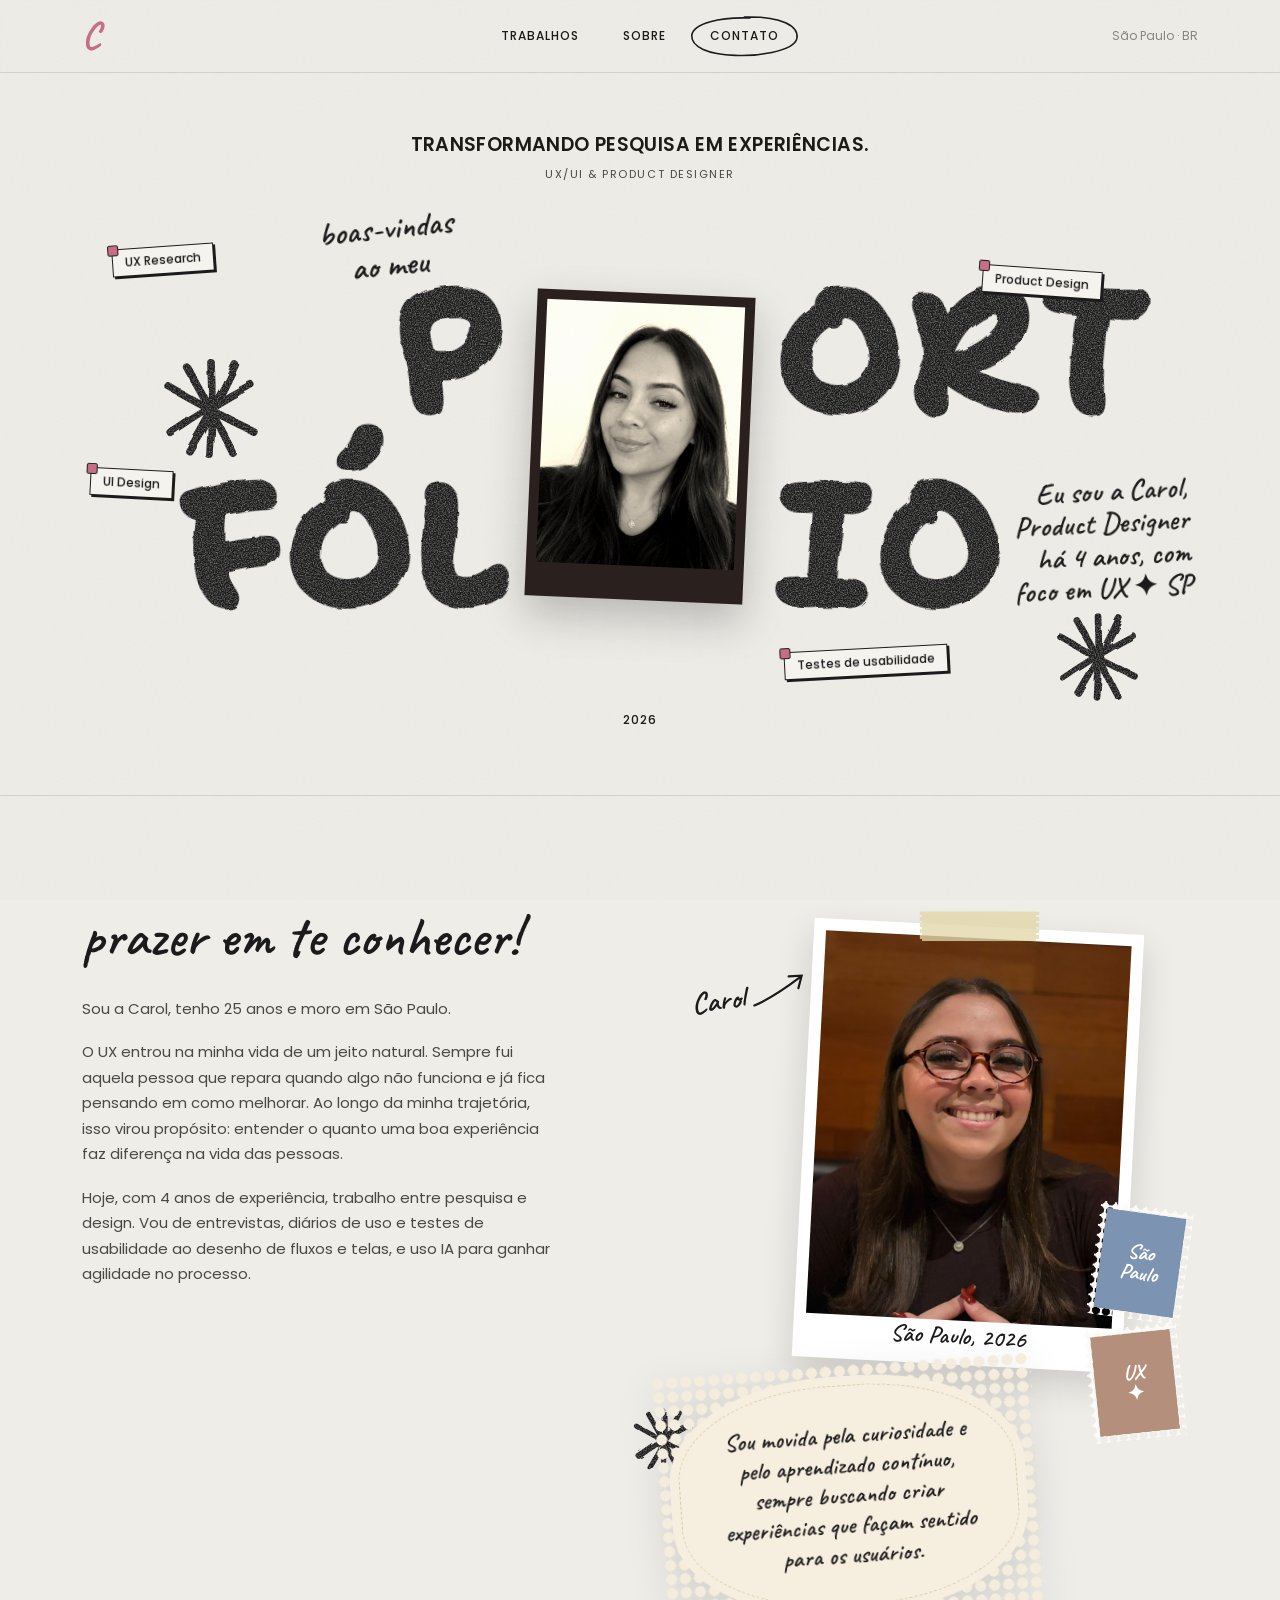
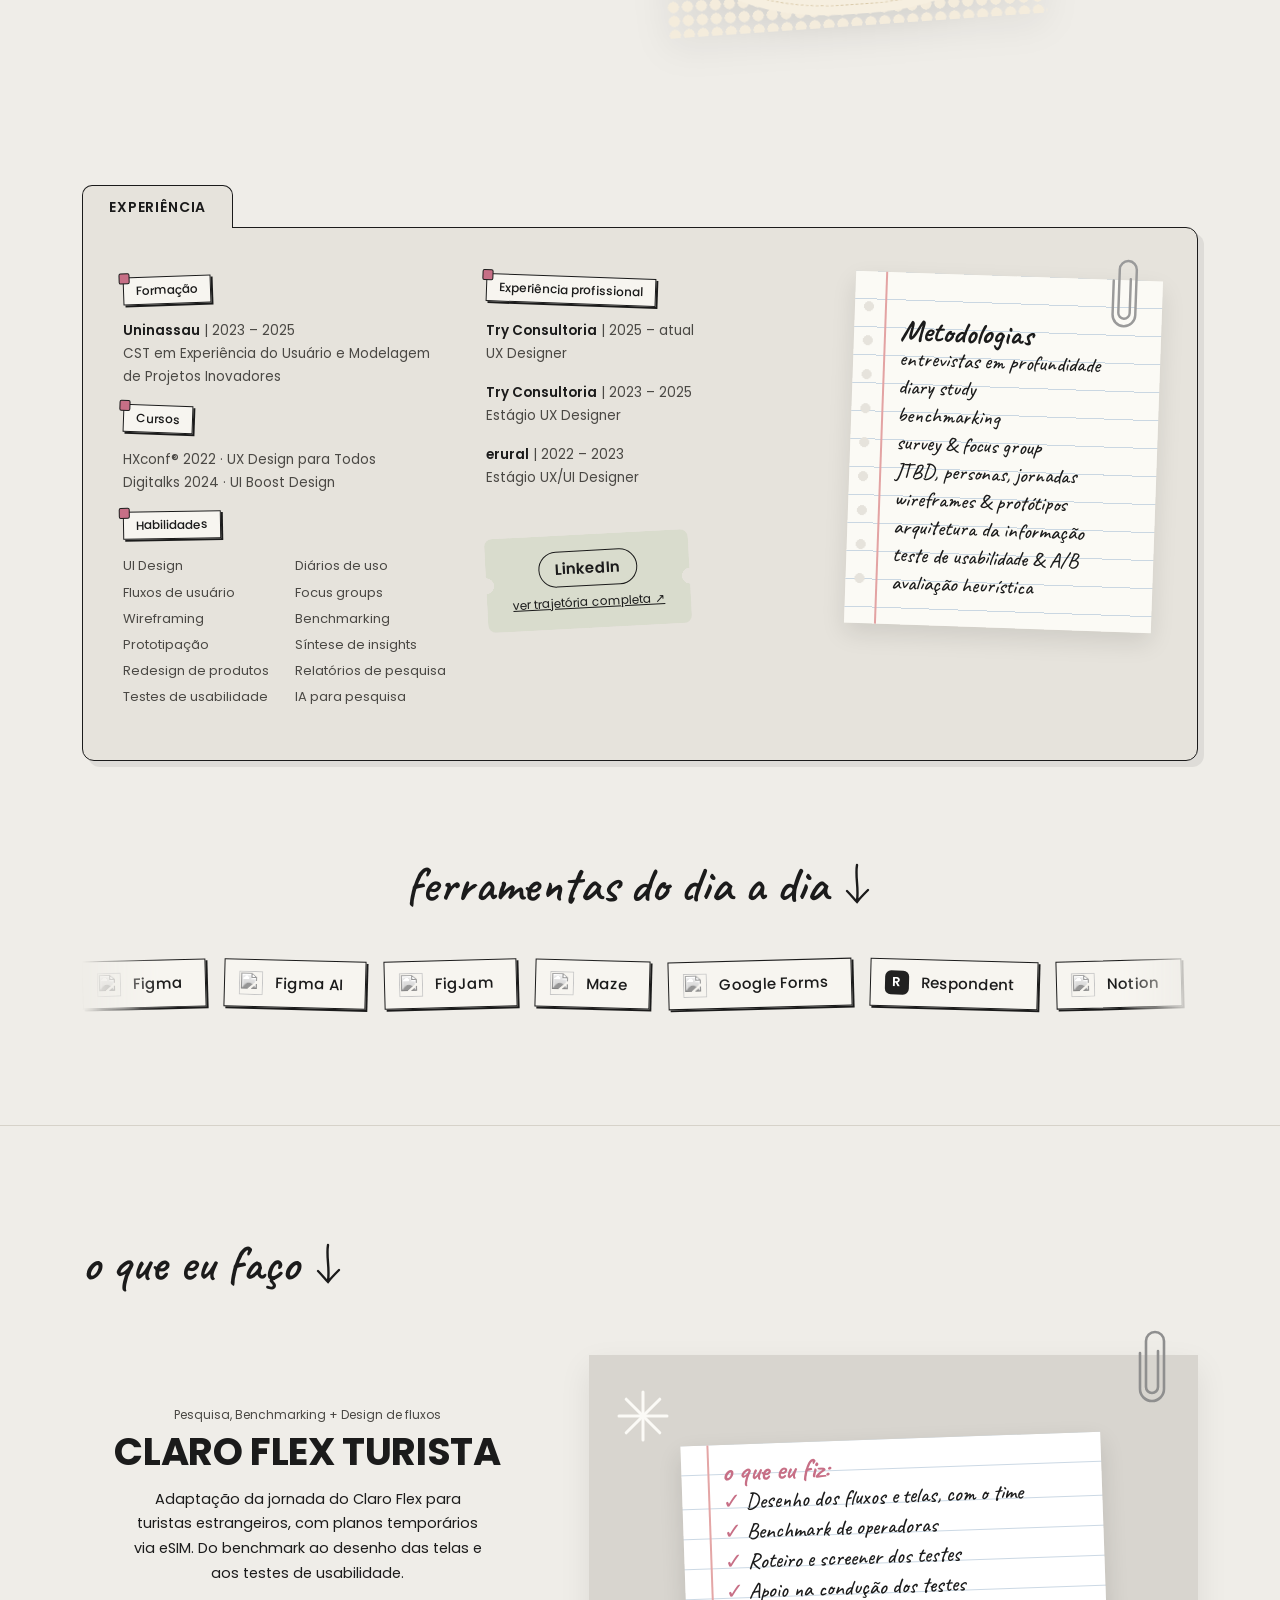
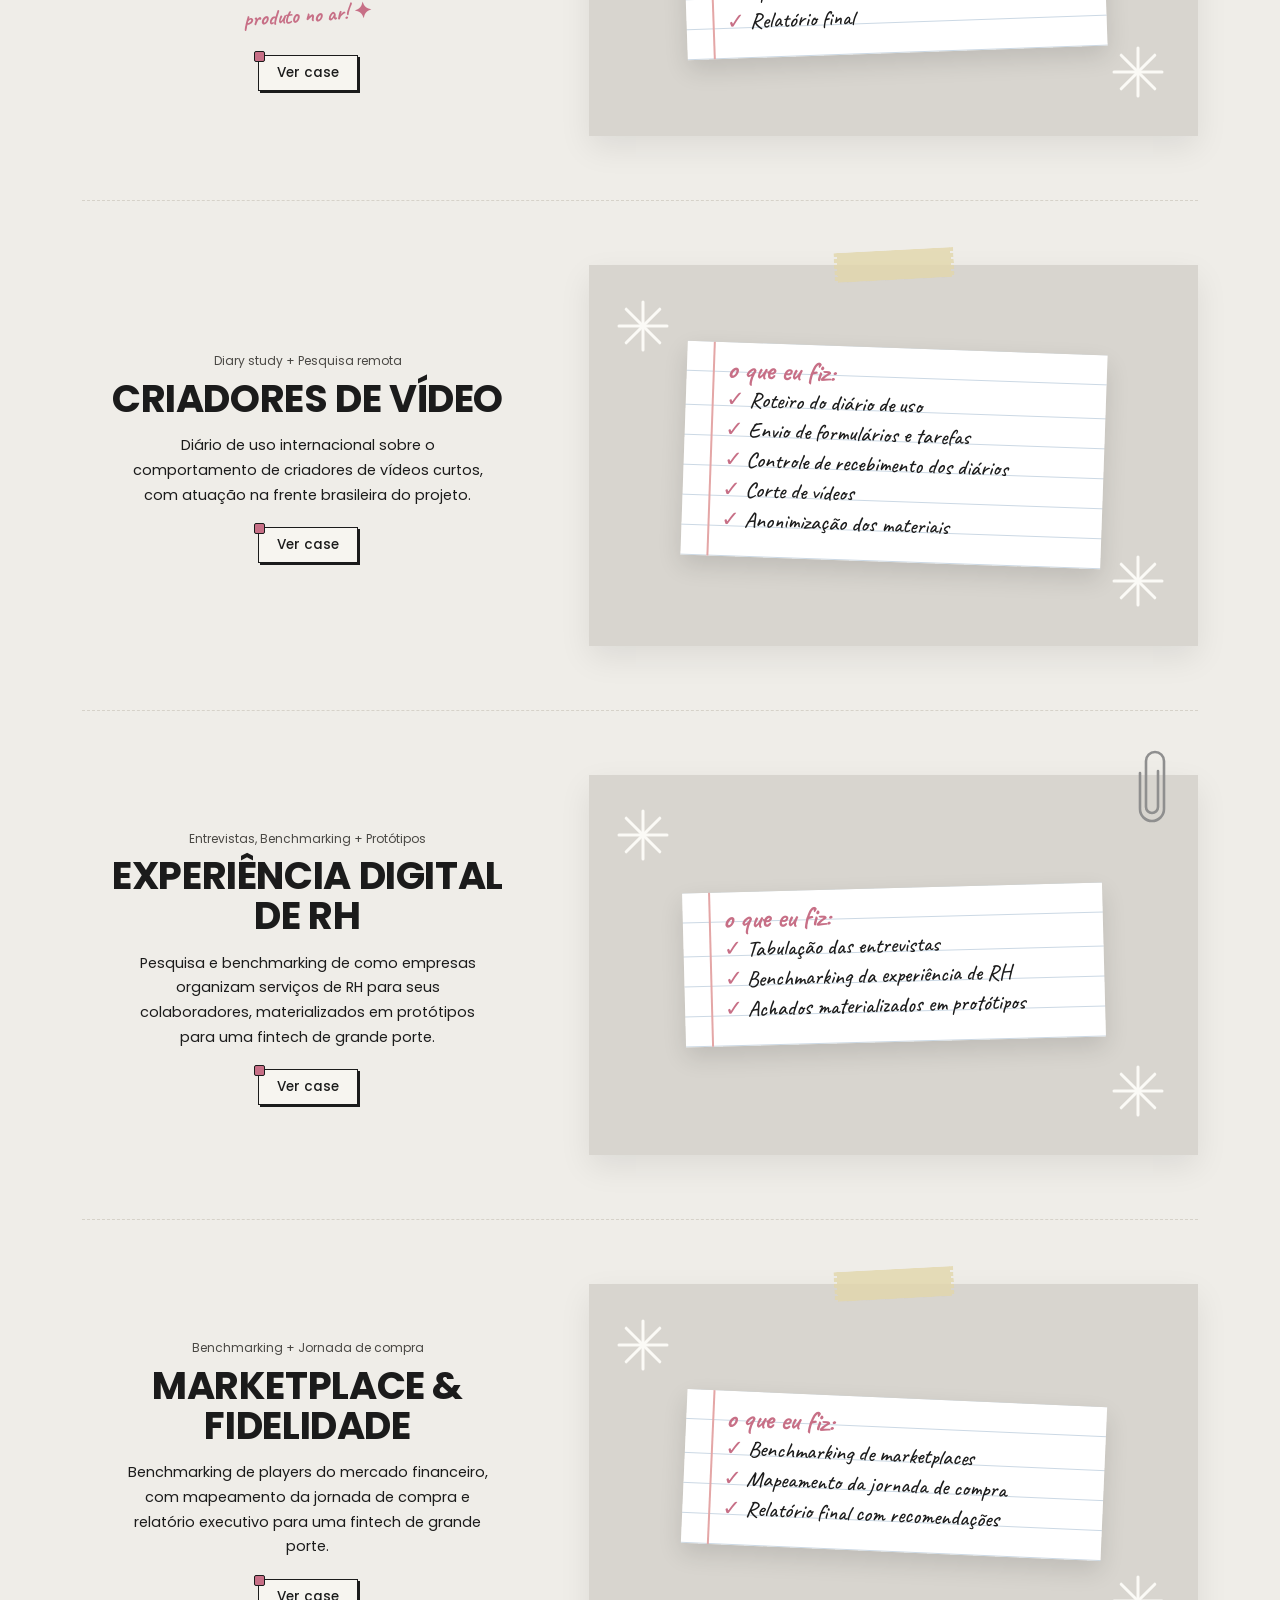
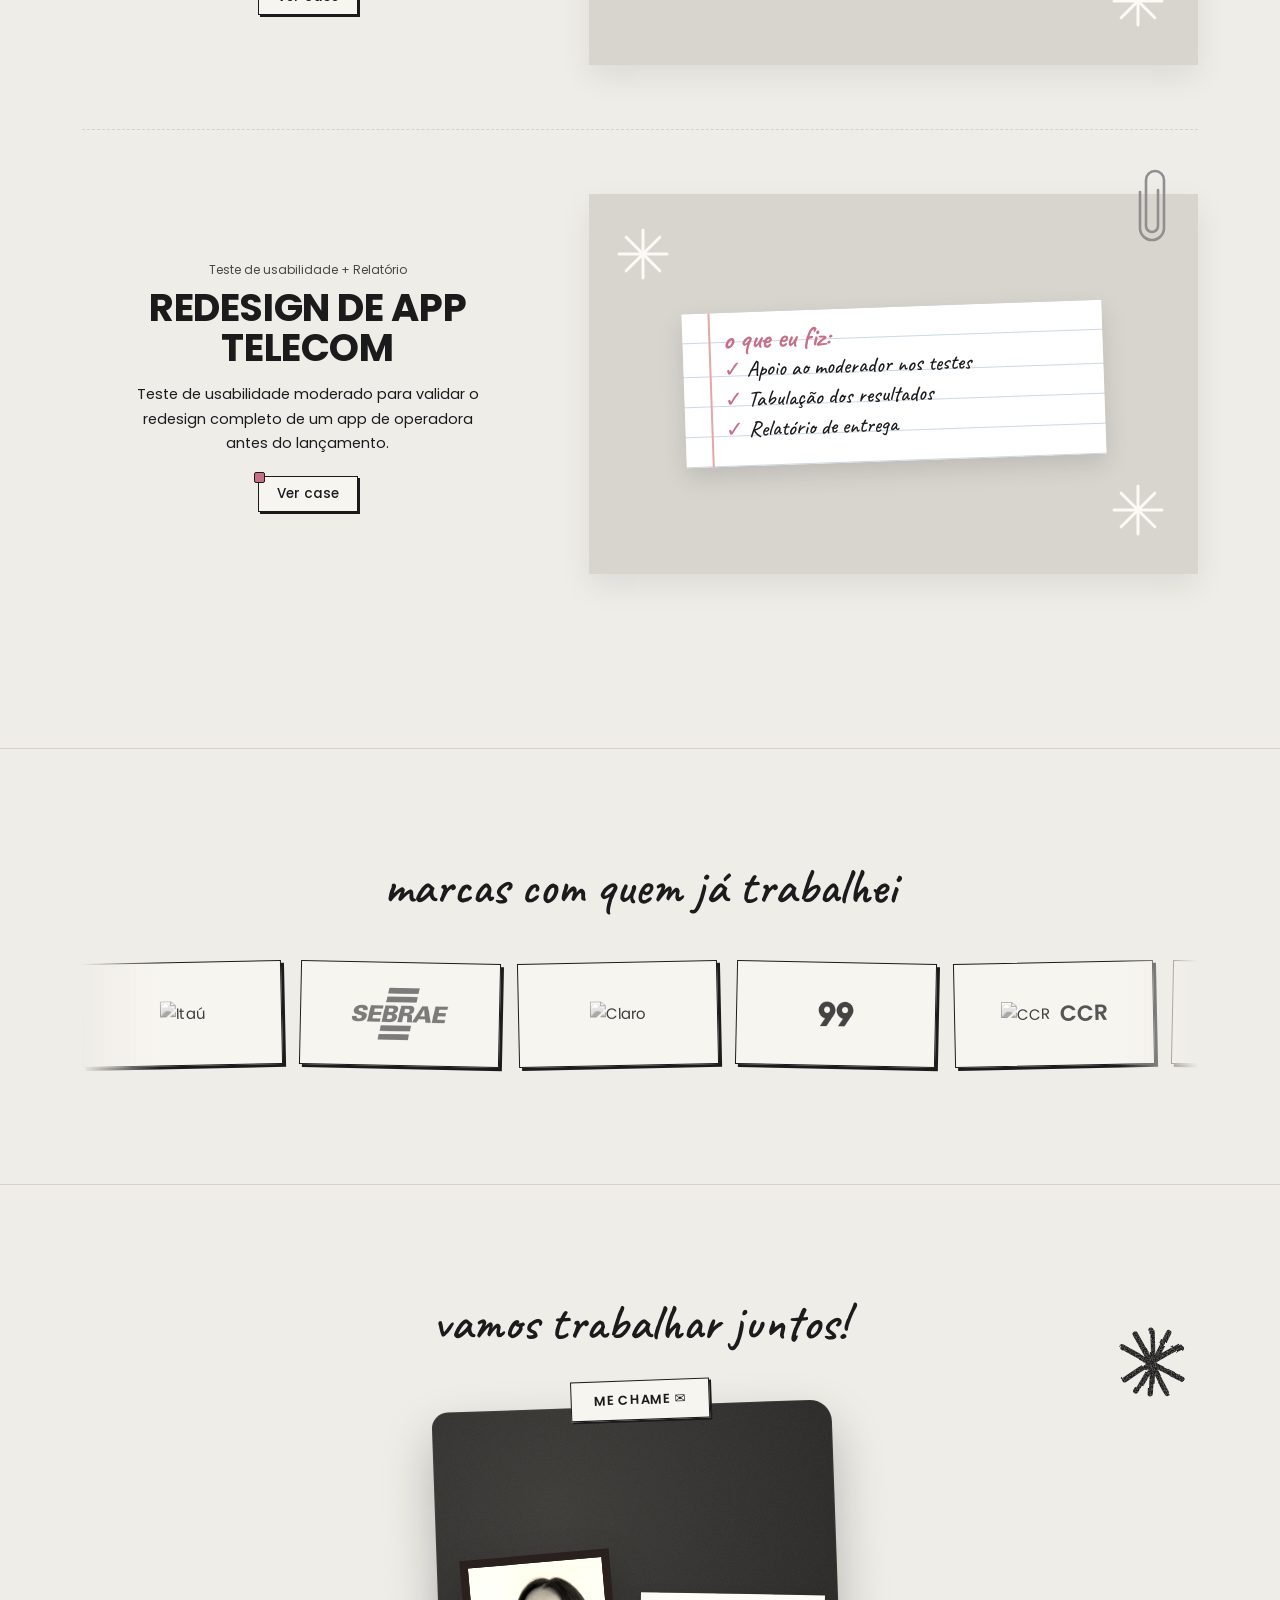
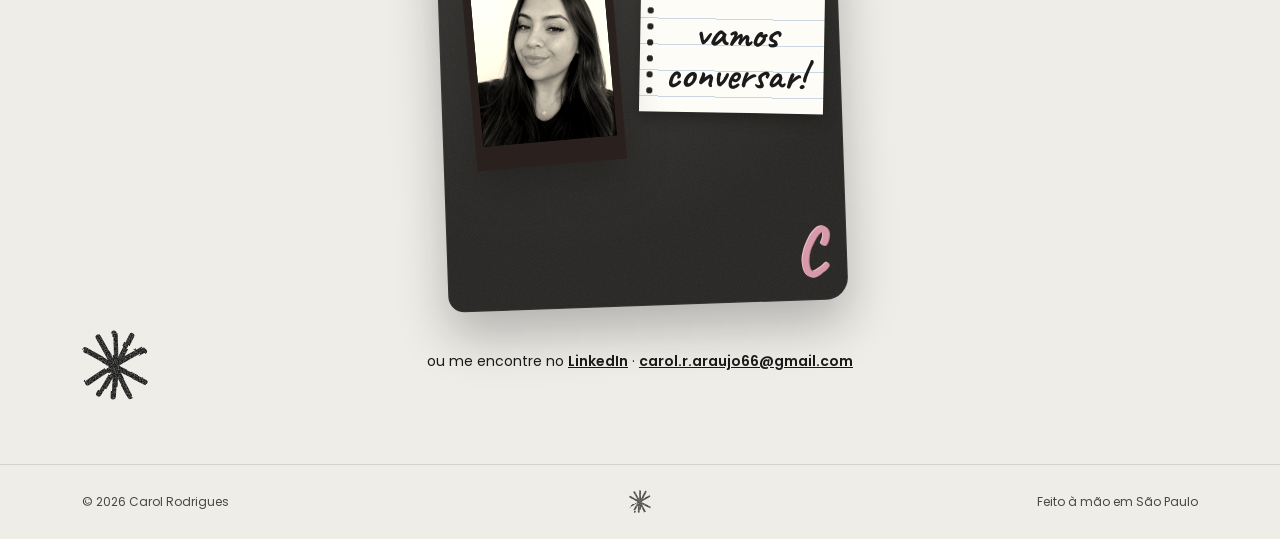
==== index.html @ a177f953 "Portfólio Carol Rodrigues Co-Authored-By: Claude Opus 5.5 <noreply@anthropic.com>" ====
<!doctype html>
<html lang="pt-BR">
<head>
<meta charset="utf-8">
<meta name="viewport" content="width=device-width, initial-scale=1">
<title>Carol Rodrigues · Portfólio</title>
<meta name="description" content="Carol Rodrigues, Product Designer em São Paulo com foco em UX. Pesquisa, design e validação de produtos digitais.">
<meta property="og:title" content="Carol Rodrigues · Portfólio">
<meta property="og:description" content="Product Designer há 4 anos com foco em UX. Da pesquisa à interface.">
<meta property="og:image" content="foto.jpg">
<link rel="icon" href="data:image/svg+xml,<svg xmlns='http://www.w3.org/2000/svg' viewBox='0 0 100 100'><rect width='100' height='100' rx='20' fill='%23efede8'/><text x='50' y='72' font-family='cursive' font-size='70' fill='%23c76f86' text-anchor='middle'>C</text></svg>">
<link rel="preconnect" href="https://fonts.googleapis.com">
<link rel="preconnect" href="https://fonts.gstatic.com" crossorigin>
<link href="https://fonts.googleapis.com/css2?family=Caveat:wght@500;600;700&family=Poppins:wght@300;400;500;600;700&family=Shantell+Sans:wght@800&display=swap" rel="stylesheet">
<style>
  :root{
    --paper:#efede8;
    --paper-2:#e6e3dc;
    --card:#f7f5f0;
    --ink:#1b1b1b;
    --ink-soft:#4a4844;
    --muted:#8a867f;
    --line:#d6d2c9;
    --rose:#c76f86;
    --rose-soft:#f1dde2;
    --tape:rgba(226,214,170,.78);
  }
  *{box-sizing:border-box; margin:0; padding:0;}
  html{scroll-behavior:smooth;}
  body{
    background:var(--paper); color:var(--ink);
    font:400 15px/1.7 "Poppins", system-ui, sans-serif;
    -webkit-font-smoothing:antialiased; overflow-x:hidden;
  }
  /* leve textura de papel */
  body::before{
    content:""; position:fixed; inset:0; pointer-events:none; z-index:100; opacity:.35; mix-blend-mode:multiply;
    background-image:url("data:image/svg+xml,%3Csvg xmlns='http://www.w3.org/2000/svg' width='180' height='180'%3E%3Cfilter id='n'%3E%3CfeTurbulence type='fractalNoise' baseFrequency='.85' numOctaves='2' stitchTiles='stitch'/%3E%3CfeColorMatrix values='0 0 0 0 .55 0 0 0 0 .5 0 0 0 0 .45 0 0 0 .18 0'/%3E%3C/filter%3E%3Crect width='100%25' height='100%25' filter='url(%23n)'/%3E%3C/svg%3E");
  }
  a{color:inherit;}
  img{display:block; max-width:100%;}
  a:focus-visible, button:focus-visible{outline:2px dashed var(--rose); outline-offset:4px;}
  .hand{font-family:"Caveat", cursive; font-weight:600; line-height:1.1;}
  .wrap{max-width:1180px; margin:0 auto; padding:0 32px;}
  @media (max-width:600px){ .wrap{padding:0 16px;} }
  section{position:relative; padding:110px 0; border-top:1px solid var(--line);}
  @media (max-width:600px){ section{padding:80px 0;} }

  /* ---------- Elementos de scrapbook ---------- */
  .label{
    display:inline-block; position:relative; background:var(--card); border:1px solid var(--ink);
    box-shadow:2px 2px 0 var(--ink); padding:3px 12px; font-size:12px; font-weight:500; white-space:nowrap;
    transform:rotate(var(--r, -2deg)); transition:transform .25s;
  }
  .label::before{content:""; position:absolute; left:-5px; top:-5px; width:9px; height:9px; background:var(--rose); border:1px solid var(--ink); border-radius:2px;}
  .label:hover{transform:rotate(0deg) scale(1.05);}
  .tape{position:absolute; width:120px; height:30px; background:var(--tape); top:-15px; left:50%; transform:translateX(-50%) rotate(-3deg); box-shadow:0 1px 2px rgba(0,0,0,.06); z-index:3;
    -webkit-mask:linear-gradient(90deg, transparent 0 3px, #000 3px calc(100% - 3px), transparent 0), repeating-linear-gradient(#000 0 4px, transparent 4px 6px);
    -webkit-mask-composite:source-over;}
  .ast{position:absolute; width:90px; height:90px; color:var(--ink); filter:url(#crayon); pointer-events:none;}
  .ast svg{width:100%; height:100%;}
  .spin-slow svg{animation:spin 24s linear infinite;}
  @keyframes spin{ to{transform:rotate(360deg);} }

  /* ---------- Menu ---------- */
  .nav{position:sticky; top:0; z-index:50; background:rgba(239,237,232,.9); backdrop-filter:blur(10px); border-bottom:1px solid var(--line);}
  .nav .wrap{display:grid; grid-template-columns:1fr auto 1fr; align-items:center; height:72px;}
  .mono-logo{font-family:"Caveat", cursive; font-size:38px; font-weight:700; color:var(--rose); text-decoration:none; line-height:1;}
  .nav-links{display:flex; gap:8px;}
  .nav-links a{position:relative; text-decoration:none; font-size:12px; font-weight:500; letter-spacing:.08em; text-transform:uppercase; padding:10px 18px;}
  .nav-links a svg{position:absolute; inset:-2px -4px; width:calc(100% + 8px); height:calc(100% + 4px); opacity:0; transition:opacity .25s;}
  .nav-links a svg path{stroke-dasharray:260; stroke-dashoffset:260; transition:stroke-dashoffset .5s ease;}
  .nav-links a.active svg, .nav-links a:hover svg{opacity:1;}
  .nav-links a.active svg path, .nav-links a:hover svg path{stroke-dashoffset:0;}
  .nav-right{justify-self:end; font-size:12px; color:var(--muted);}
  @media (max-width:640px){ .nav-right{display:none;} .nav .wrap{grid-template-columns:auto 1fr;} .nav-links{justify-self:end; gap:0;} .nav-links a{padding:8px 10px; font-size:11px; letter-spacing:.04em;} }

  /* ---------- Hero / pôster ---------- */
  .hero{padding:56px 0 64px; border-top:0; overflow:hidden;}
  .tagline{text-align:center;}
  .tagline b{display:block; font-size:clamp(14px, 1.5vw, 19px); font-weight:600; letter-spacing:.02em; text-transform:uppercase;}
  .tagline span{display:block; font-size:11px; letter-spacing:.14em; text-transform:uppercase; color:var(--ink-soft); margin-top:4px;}
  .poster{position:relative; margin:84px auto 0; max-width:1100px; display:grid; grid-template-columns:1fr auto 1fr; grid-template-rows:auto auto; align-items:center; column-gap:clamp(10px, 2vw, 28px);}
  .big{white-space:nowrap; font-family:"Shantell Sans", cursive; font-weight:800; font-size:clamp(64px, 14vw, 210px); line-height:.92; letter-spacing:-.02em; filter:url(#crayon); color:var(--ink);}
  .big.l{justify-self:end; text-align:right;}
  .big.r{justify-self:start;}
  .big span{display:inline-block; opacity:0; transform:translateY(40px) rotate(var(--rot, 0deg)); animation:drop .8s cubic-bezier(.2,.8,.2,1.2) forwards; animation-delay:calc(var(--i) * 90ms + 200ms);}
  @keyframes drop{ to{opacity:1; transform:translateY(0) rotate(var(--rot, 0deg));} }
  .r1{grid-row:1;} .r2{grid-row:2;}
  .big.r2{margin-top:.16em;}

  .strip{grid-column:2; grid-row:1 / span 2; align-self:center; margin:-40px 0; background:#2a201e; padding:9px 9px 24px; width:clamp(92px, 11vw, 160px); transform:rotate(2.5deg); box-shadow:0 18px 40px rgba(0,0,0,.22); position:relative; z-index:2; animation:slideIn 1s cubic-bezier(.2,.8,.2,1) .1s both;}
  @keyframes slideIn{ from{opacity:0; transform:translateY(-60px) rotate(-4deg);} }
  .strip .ph{aspect-ratio:5/4; overflow:hidden; background:#000;}
  .strip .ph + .ph{margin-top:7px;}
  .strip img{width:100%; height:100%; object-fit:cover; filter:grayscale(1) sepia(.35) contrast(1.08) brightness(1.02); transition:filter .4s;}
  .strip:hover img{filter:none;}
  .strip.solo{width:clamp(130px, 17vw, 240px); padding:10px 10px 34px;}
  .strip.solo .ph{aspect-ratio:3/4;}
  .strip.solo .ph img{object-position:50% 30%;}
  .strip .ph:nth-child(2) img{transform:scale(1.35); object-position:50% 30%;}
  .strip .ph:nth-child(3) img{transform:scaleX(-1) scale(1.1);}
  .strip .ph:nth-child(4) img{transform:scale(1.7); object-position:50% 38%;}

  .hello{position:absolute; left:calc(50% - clamp(200px, 25vw, 360px)); top:-58px; font-size:clamp(22px, 2.6vw, 34px); transform:rotate(-6deg); text-align:center; z-index:3;}
  .intro{position:absolute; right:0; top:58%; font-size:clamp(20px, 2.3vw, 30px); text-align:right; transform:rotate(-3deg); max-width:260px; z-index:3;}
  .poster .label{position:absolute; z-index:4;}
  .lb1{left:2%; top:-6%; --r:-4deg;} .lb2{left:0; top:56%; --r:3deg;} .lb3{right:8%; top:0; --r:4deg;} .lb4{right:22%; bottom:-14%; --r:-3deg;}
  .poster .a1{left:6%; top:24%; width:110px; height:110px;} .poster .a2{right:4%; bottom:-22%; width:96px; height:96px;}
  .year{text-align:center; font-size:12px; font-weight:500; margin-top:84px; letter-spacing:.1em;}
  @media (max-width:760px){
    .poster{grid-template-columns:auto auto; justify-content:center; column-gap:0; margin-top:40px;}
    .hello{position:static; grid-column:1 / -1; grid-row:1; transform:rotate(-4deg); margin:0 auto 14px;}
    .big{font-size:20vw;}
    .big.r2{margin-top:.14em;}
    .big.l.r1{grid-column:1; grid-row:2;} .big.r.r1{grid-column:2; grid-row:2;}
    .big.l.r2{grid-column:1; grid-row:3;} .big.r.r2{grid-column:2; grid-row:3;}
    .strip{grid-column:1 / -1; grid-row:4; justify-self:center; margin:26px 0 0; width:auto; display:flex; gap:6px; padding:7px 7px 7px; transform:rotate(-2deg);}
    .strip .ph{width:clamp(58px, 18vw, 80px); aspect-ratio:1;}
    .strip.solo{width:auto; padding:8px 8px 26px;} .strip.solo .ph{width:clamp(150px, 48vw, 200px); aspect-ratio:3/4;}
    .strip .ph + .ph{margin-top:0;}
    .intro{position:static; grid-column:1 / -1; grid-row:5; text-align:center; transform:rotate(-2deg); margin:26px auto 0; max-width:none;}
    .lb1{left:0; top:4%;} .lb2{display:none;} .lb3{right:0; top:4%;} .lb4{right:2%; bottom:-8%;}
    .poster .a1{width:54px; height:54px; left:-2%; top:44%;} .poster .a2{width:52px; height:52px; right:0; bottom:-12%;}
    .year{margin-top:64px;}
  }

  /* ---------- Sobre ---------- */
  .about .wrap{display:grid; grid-template-columns:1fr 1.05fr; gap:64px; align-items:start;}
  .about h2{font-size:clamp(38px, 4.4vw, 58px);}
  .about h2 small{display:block; font-size:.62em; color:var(--ink-soft);}
  .about p{margin-top:18px; color:var(--ink-soft); max-width:52ch;}
  .about p:first-of-type{margin-top:28px;}
  .collage{position:relative; min-height:720px;}
  .polaroid{position:absolute; right:12%; top:20px; width:min(330px, 70%); background:#fff; padding:12px 12px 44px; box-shadow:0 14px 34px rgba(0,0,0,.14); transform:rotate(3deg); z-index:2;}
  .polaroid img{width:100%; aspect-ratio:4/5; object-fit:cover; object-position:50% 30%;}
  .polaroid figcaption{position:absolute; bottom:8px; left:0; right:0; text-align:center; font-family:"Caveat", cursive; font-size:24px; font-weight:600;}
  .name-arrow{position:absolute; left:6%; top:70px; font-size:30px; transform:rotate(-8deg); display:flex; align-items:center; gap:4px;}
  .name-arrow svg{width:60px; height:40px;}
  .stamp{position:absolute; width:94px; padding:7px; background:#fbfaf6; z-index:3;
    -webkit-mask:radial-gradient(circle 4px at 5px 5px, transparent 98%, #000) -5px -5px / 10px 10px, linear-gradient(#000 0 0) content-box;
    -webkit-mask-composite:source-over; mask-composite:add; box-shadow:0 4px 10px rgba(0,0,0,.08);}
  .stamp div{aspect-ratio:4/5; display:grid; place-items:center; text-align:center; color:#fff; font-family:"Caveat", cursive; font-size:21px; font-weight:700; line-height:1;}
  .stamp.s1{right:2%; top:300px; transform:rotate(8deg);} .stamp.s1 div{background:#7d93b2;}
  .stamp.s2{right:3%; top:420px; transform:rotate(-6deg);} .stamp.s2 div{background:#b48f7b;}
  .lace{position:absolute; left:0; bottom:0; width:min(380px, 90%); padding:12px; transform:rotate(-4deg); z-index:4;
    background:radial-gradient(circle, #f4ecdc 55%, transparent 58%) 0 0 / 14px 14px; filter:drop-shadow(0 8px 18px rgba(0,0,0,.12));}
  .lace div{background:#f6efe0; border-radius:46% / 40%; padding:44px 46px; outline:1.5px dashed #d9c9a8; outline-offset:-10px; font-family:"Caveat", cursive; font-size:24px; font-weight:600; line-height:1.25; text-align:center;}
  .about .a3{left:-30px; bottom:150px; width:70px; height:70px;}
  @media (max-width:900px){
    .about .wrap{grid-template-columns:1fr; gap:40px;}
    .collage{min-height:0; display:flex; flex-direction:column; align-items:center; padding-top:30px;}
    .polaroid, .lace{position:relative; left:auto; right:auto; top:auto; bottom:auto;}
    .polaroid{width:min(300px, 78%);}
    .lace{margin-top:-6px; width:min(380px, 96%);}
    .lace div{padding:34px 30px; font-size:22px;}
    .name-arrow{left:0; top:0;}
    .stamp.s1{right:0; top:170px; width:76px;} .stamp.s2, .about .a3{display:none;}
  }

  /* ---------- Pasta de experiência ---------- */
  .folder{position:relative; margin-top:28px;}
  .folder-tab{display:inline-block; position:relative; top:1.5px; background:var(--paper-2); border:1.5px solid var(--ink); border-bottom:0; border-radius:10px 10px 0 0; padding:10px 26px 8px; font-weight:600; font-size:14px; letter-spacing:.06em; text-transform:uppercase;}
  .folder-body{background:var(--paper-2); border:1.5px solid var(--ink); border-radius:0 12px 12px 12px; padding:48px 40px; display:grid; grid-template-columns:1fr 1fr 0.95fr; gap:40px; box-shadow:6px 6px 0 rgba(27,27,27,.08);}
  .folder-body .label{margin-bottom:16px;}
  .item{font-size:13.5px; margin-bottom:16px;}
  .item b{font-weight:600;}
  .item span{color:var(--ink-soft);}
  .skills{columns:2; column-gap:20px; font-size:13px; color:var(--ink-soft); list-style:none;}
  .skills li{break-inside:avoid; margin-bottom:4px;}
  .notebook{position:relative; background:repeating-linear-gradient(#fbfaf5 0 27px, #cad7e2 27px 28px); padding:44px 22px 28px 46px; transform:rotate(2deg); box-shadow:0 10px 24px rgba(0,0,0,.1); align-self:start;}
  .notebook::before{content:""; position:absolute; left:30px; top:0; bottom:0; width:1.5px; background:#e3a3a3;}
  .notebook::after{content:""; position:absolute; left:8px; top:18px; bottom:18px; width:12px; background:radial-gradient(circle 5px, var(--paper-2) 98%, transparent) 0 0 / 12px 34px;}
  .notebook h4{font-family:"Caveat", cursive; font-size:30px; font-weight:700; line-height:28px; margin-bottom:0;}
  .notebook li{list-style:none; font-family:"Caveat", cursive; font-size:21px; font-weight:500; line-height:28px;}
  .notebook .clip{position:absolute; right:22px; top:-22px; width:30px; height:70px; color:#9a9a9a;}
  .ticket{display:inline-flex; flex-direction:column; align-items:center; margin-top:28px; padding:16px 26px; background:#d9dccd; border-radius:8px; text-decoration:none; transform:rotate(-3deg); box-shadow:0 6px 14px rgba(0,0,0,.08); position:relative;
    -webkit-mask:radial-gradient(circle 8px at 0 50%, transparent 98%, #000) left / 51% 100% no-repeat, radial-gradient(circle 8px at 100% 50%, transparent 98%, #000) right / 51% 100% no-repeat;}
  .ticket b{font-size:15px; font-weight:600; border:1.5px solid var(--ink); border-radius:999px; padding:4px 16px;}
  .ticket span{font-size:12px; margin-top:6px; text-decoration:underline;}
  @media (max-width:980px){ .folder-body{grid-template-columns:1fr 1fr;} .notebook{grid-column:1 / -1; max-width:420px;} }
  @media (max-width:640px){ .folder-body{grid-template-columns:1fr; padding:36px 22px;} }

  /* ---------- Títulos à mão ---------- */
  .hand-title{font-size:clamp(34px, 4vw, 50px); display:flex; align-items:center; gap:12px;}
  .hand-title svg{width:34px; height:44px;}

  /* ---------- Carrosséis ---------- */
  @keyframes marquee{ to{transform:translateX(-50%);} }
  .logos{overflow:hidden; margin-top:40px; -webkit-mask-image:linear-gradient(90deg, transparent, #000 7%, #000 93%, transparent); mask-image:linear-gradient(90deg, transparent, #000 7%, #000 93%, transparent); padding:8px 0;}
  .logos-track{display:flex; width:max-content; animation:marquee 80s linear infinite;}
  .logos:hover .logos-track{animation-play-state:paused;}
  .tool{display:inline-flex; align-items:center; gap:12px; margin-right:18px; white-space:nowrap; position:relative;
    padding:10px 22px 10px 14px; background:var(--card); border:1px solid var(--ink); box-shadow:2px 2px 0 var(--ink); font-size:15px; font-weight:500;}
  .tool:nth-child(odd){transform:rotate(-1.5deg);} .tool:nth-child(even){transform:rotate(1.5deg);}
  .tool img, .tool .mono{width:24px; height:24px; object-fit:contain; filter:grayscale(1) contrast(1.1);}
  .tool .mono{display:grid; place-items:center; border-radius:6px; background:#2a2a2a; color:#fff; font-size:13px; font-weight:600;}
  .clients .logos-track{animation-duration:45s;}
  .client{display:inline-flex; align-items:center; justify-content:center; gap:10px; margin-right:18px; width:200px; height:104px; background:var(--card); border:1px solid var(--ink); box-shadow:3px 3px 0 var(--ink); position:relative;}
  .client:nth-child(odd){transform:rotate(-1.2deg);} .client:nth-child(even){transform:rotate(1.2deg);}
  .client img{max-width:130px; max-height:52px; filter:grayscale(1) contrast(1.1); opacity:.8;}
  .client b{font-size:22px; font-weight:600; color:#555;}
  @media (max-width:600px){ .client{width:160px; height:88px;} .client img{max-width:100px; max-height:40px;} }

  /* ---------- Cases ---------- */
  .case{display:grid; grid-template-columns:1fr 1.35fr; gap:56px; align-items:center; padding:64px 0; border-bottom:1px dashed var(--line);}
  .case:last-child{border-bottom:0;}
  .case-text{text-align:center; padding:0 12px;}
  .case-tags{font-size:12px; color:var(--ink-soft);}
  .case-text h3{font-size:clamp(26px, 3vw, 40px); font-weight:700; text-transform:uppercase; letter-spacing:-.01em; line-height:1.05; margin-top:6px;}
  .case-text p{margin:14px auto 0; max-width:40ch; font-size:14.5px;}
  .case-text .badge{display:inline-block; margin-top:12px; font-family:"Caveat", cursive; font-size:22px; font-weight:700; color:var(--rose); transform:rotate(-4deg);}
  .btn-case{position:relative; margin-top:20px; cursor:pointer; font:500 13.5px "Poppins", sans-serif; background:var(--card); color:var(--ink); border:1px solid var(--ink); box-shadow:2px 2px 0 var(--ink); padding:7px 18px; transition:transform .15s, box-shadow .15s;}
  .btn-case::before{content:""; position:absolute; left:-5px; top:-5px; width:9px; height:9px; background:var(--rose); border:1px solid var(--ink); border-radius:2px;}
  .btn-case:hover{transform:translate(-1px,-1px); box-shadow:4px 4px 0 var(--ink);}
  .board{position:relative; background:#d8d5cf; aspect-ratio:16/10; display:grid; place-items:center; padding:36px; box-shadow:0 12px 30px rgba(0,0,0,.08);}
  .board .ast{width:60px; height:60px; color:#fbfaf6; filter:none;}
  .board .b1{left:4%; top:8%;} .board .b2{right:5%; bottom:9%;}
  .board .clip{position:absolute; right:30px; top:-26px; width:30px; height:74px; color:#8f8f8f; z-index:3;}
  .index-card{position:relative; width:min(420px, 100%); background:repeating-linear-gradient(#fff 0 29px, #cbd8e4 29px 30px); background-position:0 34px; padding:12px 26px 22px 40px; transform:rotate(var(--r, -2deg)); box-shadow:0 10px 24px rgba(0,0,0,.12); transition:transform .4s;}
  .index-card::before{content:""; position:absolute; left:26px; top:0; bottom:0; width:1.5px; background:#e4a6a6;}
  .case:hover .index-card{transform:rotate(0deg) scale(1.02);}
  .index-card h4{font-family:"Caveat", cursive; font-size:28px; font-weight:700; line-height:30px; color:var(--rose);}
  .index-card li{list-style:none; font-family:"Caveat", cursive; font-size:22px; font-weight:500; line-height:30px;}
  .index-card li::before{content:"✓ "; color:var(--rose);}
  @media (max-width:860px){ .case{grid-template-columns:1fr; gap:36px; padding:48px 0;} .board{padding:28px 18px;} }

  /* ---------- Modal do case ---------- */
  dialog{border:1.5px solid var(--ink); padding:0; border-radius:6px; width:min(760px, calc(100vw - 32px)); max-height:calc(100vh - 48px); margin:auto; color:var(--ink); background:var(--card); box-shadow:8px 8px 0 var(--ink);}
  dialog::backdrop{background:rgba(30,26,22,.45); backdrop-filter:blur(3px);}
  .dlg-head{padding:44px 44px 30px; position:relative; border-bottom:1px dashed var(--line);}
  .dlg-head .client{all:unset; display:inline-block; position:relative; background:#fff; border:1px solid var(--ink); box-shadow:2px 2px 0 var(--ink); padding:2px 12px; font-size:12px; font-weight:500; transform:rotate(-2deg);}
  .dlg-head h3{font-size:clamp(24px, 3.4vw, 34px); font-weight:700; text-transform:uppercase; line-height:1.1; margin-top:16px; max-width:24ch;}
  .dlg-close{position:absolute; top:16px; right:16px; width:38px; height:38px; border-radius:50%; cursor:pointer; background:#fff; color:var(--ink); border:1px solid var(--ink); font-size:22px; line-height:1;}
  .dlg-close:hover{background:var(--rose); color:#fff;}
  .dlg-body{padding:30px 44px 40px;}
  .dlg-body .blk + .blk{margin-top:26px;}
  .dlg-body .lbl{font-family:"Caveat", cursive; font-size:26px; font-weight:700; color:var(--rose); line-height:1; margin-bottom:8px;}
  .dlg-body p, .dlg-body li{color:var(--ink-soft); font-size:14.5px;}
  .dlg-body ol, .dlg-body ul{padding-left:20px;}
  .dlg-body li + li{margin-top:8px;}
  .dlg-body li strong{color:var(--ink); font-weight:600;}
  .dlg-body .chips{display:flex; flex-wrap:wrap; gap:8px;}
  .dlg-body .chips span{font-size:12.5px; padding:4px 12px; border:1px solid var(--ink); background:#fff; font-weight:500;}
  .nda{margin-top:30px; padding-top:18px; border-top:1px dashed var(--line); font-size:12.5px; color:var(--muted);}
  @media (max-width:600px){ .dlg-head{padding:56px 22px 24px;} .dlg-body{padding:24px 22px 32px;} }

  /* ---------- Contato ---------- */
  .contact{text-align:center; padding-bottom:90px;}
  .contact .hand-title{justify-content:center;}
  .planner-wrap{position:relative; display:inline-block; margin-top:56px;}
  .planner-tab{position:absolute; left:50%; top:-26px; transform:translateX(-50%) rotate(-2deg); z-index:3; background:var(--card); border:1px solid var(--ink); box-shadow:2px 2px 0 var(--ink); padding:8px 22px; font-weight:600; font-size:13px; letter-spacing:.06em; text-transform:uppercase; text-decoration:none; transition:transform .2s;}
  .planner-tab:hover{transform:translateX(-50%) rotate(0) translateY(-3px);}
  .planner{position:relative; width:min(400px, 86vw); aspect-ratio:4/5; border-radius:16px 22px 22px 16px; transform:rotate(-2deg);
    background:radial-gradient(circle at 30% 20%, #3b3a37, #262523 70%); box-shadow:0 24px 50px rgba(0,0,0,.25), inset 0 0 0 1px rgba(255,255,255,.04);
    display:grid; grid-template-columns:auto 1fr; gap:22px; align-items:center; padding:30px 28px;}
  .planner::before{content:""; position:absolute; inset:0; border-radius:inherit; opacity:.5;
    background-image:url("data:image/svg+xml,%3Csvg xmlns='http://www.w3.org/2000/svg' width='120' height='120'%3E%3Cfilter id='f'%3E%3CfeTurbulence type='fractalNoise' baseFrequency='1.2' numOctaves='2'/%3E%3CfeColorMatrix values='0 0 0 0 1 0 0 0 0 1 0 0 0 0 1 0 0 0 .12 0'/%3E%3C/filter%3E%3Crect width='100%25' height='100%25' filter='url(%23f)'/%3E%3C/svg%3E");}
  .planner .strip{grid-column:auto; grid-row:auto; margin:0; display:block; width:clamp(110px, 26vw, 150px); padding:8px 8px 24px; transform:rotate(-3deg); animation:none;}
  .planner .strip.solo .ph{width:auto; aspect-ratio:3/4;}
  .planner .note{position:relative; justify-self:start; background:repeating-linear-gradient(#fdfcf7 0 25px, #cad7e2 25px 26px); padding:20px 18px 18px 26px; transform:rotate(3deg); box-shadow:0 6px 14px rgba(0,0,0,.25);}
  .planner .note::before{content:""; position:absolute; left:6px; top:10px; bottom:10px; width:8px; background:radial-gradient(circle 3px, #262523 98%, transparent) 0 0 / 8px 16px;}
  .planner .note span{font-family:"Caveat", cursive; font-size:clamp(28px, 6vw, 40px); font-weight:700; line-height:1;}
  .planner .monogram{position:absolute; right:22px; bottom:16px; font-family:"Caveat", cursive; font-size:64px; font-weight:700; color:#d79aaa; line-height:1; transform:rotate(-8deg);
    text-shadow:1px 1px 0 #b77486, -1px -1px 0 #e9b9c6;}
  .contact .links{margin-top:44px; font-size:14px;}
  .contact .links a{font-weight:600;}
  .contact .ast{width:76px; height:76px;}
  .contact .a4{left:6%; bottom:60px;} .contact .a5{right:7%; top:140px;}

  footer{border-top:1px solid var(--line); padding:24px 0; font-size:12px; color:var(--ink-soft);}
  footer .wrap{display:grid; grid-template-columns:1fr auto 1fr; align-items:center; gap:12px;}
  footer .r{justify-self:end;}
  footer svg{width:26px; height:26px; filter:url(#crayon);}
  @media (max-width:600px){ footer .wrap{grid-template-columns:1fr; justify-items:center; text-align:center;} footer .r{justify-self:center;} }

  /* ---------- Entrada suave ---------- */
  .reveal{opacity:0; transform:translateY(26px); transition:opacity .8s ease, transform .8s ease;}
  .reveal.in{opacity:1; transform:none;}

  @media (prefers-reduced-motion: reduce){
    html{scroll-behavior:auto;}
    *{animation:none !important; transition:none !important;}
    .big span{opacity:1; transform:rotate(var(--rot, 0deg));}
    .reveal{opacity:1; transform:none;}
    .logos{overflow-x:auto;}
  }
</style>
</head>
<body>

<!-- Filtro de "giz de cera" e desenhos reutilizáveis -->
<svg width="0" height="0" style="position:absolute" aria-hidden="true">
  <filter id="crayon" x="-5%" y="-5%" width="110%" height="110%">
    <feTurbulence type="fractalNoise" baseFrequency="0.035" numOctaves="3" seed="3" result="warp"/>
    <feDisplacementMap in="SourceGraphic" in2="warp" scale="6" result="rough"/>
    <feTurbulence type="fractalNoise" baseFrequency="0.75" numOctaves="2" seed="8" result="grain"/>
    <feColorMatrix in="grain" type="matrix" values="0 0 0 0 0  0 0 0 0 0  0 0 0 0 0  0 0 0 -0.9 1.35" result="grainA"/>
    <feComposite in="rough" in2="grainA" operator="in"/>
  </filter>
  <symbol id="asterisk" viewBox="0 0 100 100"><g fill="none" stroke="currentColor" stroke-width="7" stroke-linecap="round"><path d="M50 8 Q52 50 49 92"/><path d="M12 30 Q50 52 88 70"/><path d="M14 72 Q48 48 86 28"/><path d="M28 12 Q50 50 70 90"/><path d="M72 10 Q52 52 30 88"/></g></symbol>
  <symbol id="sparkle" viewBox="0 0 100 100"><g fill="none" stroke="currentColor" stroke-width="5" stroke-linecap="round"><path d="M50 10 L50 90"/><path d="M10 50 L90 50"/><path d="M22 22 L78 78"/><path d="M78 22 L22 78"/></g></symbol>
  <symbol id="ellipse" viewBox="0 0 120 44" preserveAspectRatio="none"><path d="M60 3 C 100 2, 118 12, 116 24 C 113 38, 70 42, 50 41 C 22 40, 3 33, 4 21 C 6 9, 34 3, 66 4" fill="none" stroke="currentColor" stroke-width="1.6" stroke-linecap="round" vector-effect="non-scaling-stroke"/></symbol>
  <symbol id="clip" viewBox="0 0 30 74"><path d="M20 22 V58 a6 6 0 0 1 -12 0 V12 a9 9 0 0 1 18 0 V60 a12 12 0 0 1 -24 0 V24" fill="none" stroke="currentColor" stroke-width="2.6" stroke-linecap="round"/></symbol>
  <symbol id="arrow-down" viewBox="0 0 34 44"><path d="M17 3 C 15 15, 19 26, 17 39 M7 29 C 11 33, 14 37, 17 40 C 20 36, 24 32, 28 28" fill="none" stroke="currentColor" stroke-width="2.4" stroke-linecap="round"/></symbol>
</svg>

<nav class="nav" aria-label="Principal">
  <div class="wrap">
    <a href="#topo" class="mono-logo" aria-label="Início">C</a>
    <div class="nav-links">
      <a href="#trabalhos"><svg aria-hidden="true"><use href="#ellipse"/></svg>Trabalhos</a>
      <a href="#sobre"><svg aria-hidden="true"><use href="#ellipse"/></svg>Sobre</a>
      <a href="#contato"><svg aria-hidden="true"><use href="#ellipse"/></svg>Contato</a>
    </div>
    <span class="nav-right">São Paulo · BR</span>
  </div>
</nav>

<!-- HERO -->
<header class="hero" id="topo">
  <div class="wrap">
    <div class="tagline">
      <b>Transformando pesquisa em experiências.</b>
      <span>UX/UI &amp; Product Designer</span>
    </div>

    <div class="poster">
      <span class="label lb1">UX Research</span>
      <span class="label lb2">UI Design</span>
      <span class="label lb3">Product Design</span>
      <span class="label lb4">Testes de usabilidade</span>
      <span class="ast a1 spin-slow" aria-hidden="true"><svg><use href="#asterisk"/></svg></span>
      <span class="ast a2" aria-hidden="true"><svg><use href="#asterisk"/></svg></span>

      <p class="hello hand">boas-vindas<br>ao meu</p>

      <h1 class="sr-only" style="position:absolute;width:1px;height:1px;overflow:hidden;clip:rect(0 0 0 0)">Portfólio de Carol Rodrigues</h1>
      <div class="big l r1" aria-hidden="true"><span style="--i:0;--rot:-4deg">P</span></div>
      <div class="big r r1" aria-hidden="true"><span style="--i:1;--rot:3deg">O</span><span style="--i:2;--rot:-2deg">R</span><span style="--i:3;--rot:4deg">T</span></div>
      <div class="big l r2" aria-hidden="true"><span style="--i:4;--rot:-3deg">F</span><span style="--i:5;--rot:2deg">Ó</span><span style="--i:6;--rot:-5deg">L</span></div>
      <div class="big r r2" aria-hidden="true"><span style="--i:7;--rot:3deg">I</span><span style="--i:8;--rot:-2deg">O</span></div>

      <div class="strip solo" aria-hidden="true">
        <div class="ph"><img src="foto.jpg" alt=""></div>
      </div>

      <p class="intro hand">Eu sou a Carol,<br>Product Designer<br>há 4 anos, com<br>foco em UX ✦ SP</p>
    </div>

    <p class="year">2026</p>
  </div>
</header>

<!-- SOBRE -->
<section class="about" id="sobre">
  <div class="wrap">
    <div class="reveal">
      <h2 class="hand">prazer em te conhecer!</h2>
      <p>Sou a Carol, tenho 25 anos e moro em São Paulo.</p>
      <p>O UX entrou na minha vida de um jeito natural. Sempre fui aquela pessoa que repara quando algo não funciona e já fica pensando em como melhorar. Ao longo da minha trajetória, isso virou propósito: entender o quanto uma boa experiência faz diferença na vida das pessoas.</p>
      <p>Hoje, com 4 anos de experiência, trabalho entre pesquisa e design. Vou de entrevistas, diários de uso e testes de usabilidade ao desenho de fluxos e telas, e uso IA para ganhar agilidade no processo.</p>
    </div>

    <div class="collage reveal" aria-hidden="true">
      <span class="name-arrow hand">Carol<svg viewBox="0 0 60 40"><path d="M4 30 C 20 26, 36 18, 54 8 M42 6 L55 7 L50 19" fill="none" stroke="currentColor" stroke-width="2.2" stroke-linecap="round"/></svg></span>
      <figure class="polaroid">
        <span class="tape"></span>
        <img src="foto-sobre.jpg" alt="">
        <figcaption>São Paulo, 2026</figcaption>
      </figure>
      <div class="stamp s1"><div>São<br>Paulo</div></div>
      <div class="stamp s2"><div>UX<br>✦</div></div>
      <div class="lace"><div>Sou movida pela curiosidade e pelo aprendizado contínuo, sempre buscando criar experiências que façam sentido para os usuários.</div></div>
      <span class="ast a3" aria-hidden="true"><svg><use href="#asterisk"/></svg></span>
    </div>
  </div>
</section>

<!-- EXPERIÊNCIA -->
<section id="experiencia" style="border-top:0; padding-top:20px;">
  <div class="wrap">
    <div class="folder reveal">
      <span class="folder-tab">Experiência</span>
      <div class="folder-body">
        <div>
          <span class="label" style="--r:-2deg">Formação</span>
          <p class="item"><b>Uninassau</b> <span>| 2023 – 2025</span><br><span>CST em Experiência do Usuário e Modelagem de Projetos Inovadores</span></p>
          <span class="label" style="--r:2deg">Cursos</span>
          <p class="item"><span>HXconf® 2022 · UX Design para Todos<br>Digitalks 2024 · UI Boost Design</span></p>
          <span class="label" style="--r:-1deg">Habilidades</span>
          <ul class="skills">
            <li>UI Design</li><li>Fluxos de usuário</li><li>Wireframing</li><li>Prototipação</li><li>Redesign de produtos</li>
            <li>Testes de usabilidade</li><li>Diários de uso</li><li>Focus groups</li><li>Benchmarking</li><li>Síntese de insights</li>
            <li>Relatórios de pesquisa</li><li>IA para pesquisa</li>
          </ul>
        </div>
        <div>
          <span class="label" style="--r:2deg">Experiência profissional</span>
          <p class="item"><b>Try Consultoria</b> <span>| 2025 – atual</span><br><span>UX Designer</span></p>
          <p class="item"><b>Try Consultoria</b> <span>| 2023 – 2025</span><br><span>Estágio UX Designer</span></p>
          <p class="item"><b>erural</b> <span>| 2022 – 2023</span><br><span>Estágio UX/UI Designer</span></p>
          <a class="ticket" href="https://www.linkedin.com/in/anacarolineuxui/" target="_blank" rel="noopener"><b>LinkedIn</b><span>ver trajetória completa ↗</span></a>
        </div>
        <div class="notebook">
          <svg class="clip" aria-hidden="true"><use href="#clip"/></svg>
          <h4>Metodologias</h4>
          <ul>
            <li>entrevistas em profundidade</li>
            <li>diary study</li>
            <li>benchmarking</li>
            <li>survey &amp; focus group</li>
            <li>JTBD, personas, jornadas</li>
            <li>wireframes &amp; protótipos</li>
            <li>arquitetura da informação</li>
            <li>teste de usabilidade &amp; A/B</li>
            <li>avaliação heurística</li>
          </ul>
        </div>
      </div>
    </div>

    <h2 class="hand hand-title reveal" style="margin-top:96px; justify-content:center;">ferramentas do dia a dia <svg aria-hidden="true"><use href="#arrow-down"/></svg></h2>
    <div class="logos reveal"><div class="logos-track"><span class="tool"><img src="https://cdn.simpleicons.org/figma" alt="" width="28" height="28" loading="lazy">Figma</span><span class="tool"><img src="https://cdn.simpleicons.org/figma" alt="" width="28" height="28" loading="lazy">Figma AI</span><span class="tool"><img src="https://cdn.simpleicons.org/figma" alt="" width="28" height="28" loading="lazy">FigJam</span><span class="tool"><img src="https://cdn.simpleicons.org/maze" alt="" width="28" height="28" loading="lazy">Maze</span><span class="tool"><img src="https://cdn.simpleicons.org/googleforms" alt="" width="28" height="28" loading="lazy">Google Forms</span><span class="tool"><span class="mono">R</span>Respondent</span><span class="tool"><img src="https://cdn.simpleicons.org/notion" alt="" width="28" height="28" loading="lazy">Notion</span><span class="tool"><img src="https://cdn.simpleicons.org/miro" alt="" width="28" height="28" loading="lazy">Miro</span><span class="tool"><img src="https://upload.wikimedia.org/wikipedia/commons/d/d5/Slack_icon_2019.svg" alt="" width="28" height="28" loading="lazy">Slack</span><span class="tool"><img src="https://upload.wikimedia.org/wikipedia/commons/e/ef/ChatGPT-Logo.svg" alt="" width="28" height="28" loading="lazy">ChatGPT</span><span class="tool"><img src="https://cdn.simpleicons.org/claude" alt="" width="28" height="28" loading="lazy">Claude</span><span class="tool"><img src="https://cdn.simpleicons.org/googlegemini" alt="" width="28" height="28" loading="lazy">Gemini</span><span class="tool"><img src="https://cdn.simpleicons.org/notebooklm" alt="" width="28" height="28" loading="lazy">NotebookLM</span><span class="tool"><img src="https://cdn.simpleicons.org/figma" alt="" width="28" height="28" loading="lazy">Figma</span><span class="tool"><img src="https://cdn.simpleicons.org/figma" alt="" width="28" height="28" loading="lazy">Figma AI</span><span class="tool"><img src="https://cdn.simpleicons.org/figma" alt="" width="28" height="28" loading="lazy">FigJam</span><span class="tool"><img src="https://cdn.simpleicons.org/maze" alt="" width="28" height="28" loading="lazy">Maze</span><span class="tool"><img src="https://cdn.simpleicons.org/googleforms" alt="" width="28" height="28" loading="lazy">Google Forms</span><span class="tool"><span class="mono">R</span>Respondent</span><span class="tool"><img src="https://cdn.simpleicons.org/notion" alt="" width="28" height="28" loading="lazy">Notion</span><span class="tool"><img src="https://cdn.simpleicons.org/miro" alt="" width="28" height="28" loading="lazy">Miro</span><span class="tool"><img src="https://upload.wikimedia.org/wikipedia/commons/d/d5/Slack_icon_2019.svg" alt="" width="28" height="28" loading="lazy">Slack</span><span class="tool"><img src="https://upload.wikimedia.org/wikipedia/commons/e/ef/ChatGPT-Logo.svg" alt="" width="28" height="28" loading="lazy">ChatGPT</span><span class="tool"><img src="https://cdn.simpleicons.org/claude" alt="" width="28" height="28" loading="lazy">Claude</span><span class="tool"><img src="https://cdn.simpleicons.org/googlegemini" alt="" width="28" height="28" loading="lazy">Gemini</span><span class="tool"><img src="https://cdn.simpleicons.org/notebooklm" alt="" width="28" height="28" loading="lazy">NotebookLM</span></div></div>
  </div>
</section>

<!-- TRABALHOS -->
<section id="trabalhos">
  <div class="wrap">
    <h2 class="hand hand-title reveal">o que eu faço <svg aria-hidden="true"><use href="#arrow-down"/></svg></h2>

    <div class="cases">
      <article class="case reveal">
        <div class="case-text">
          <span class="case-tags">Pesquisa, Benchmarking + Design de fluxos</span>
          <h3>Claro Flex Turista</h3>
          <p>Adaptação da jornada do Claro Flex para turistas estrangeiros, com planos temporários via eSIM. Do benchmark ao desenho das telas e aos testes de usabilidade.</p>
          <span class="badge">produto no ar! ✦</span>
          <div><button type="button" class="btn-case" data-open="d-claro">Ver case</button></div>
        </div>
        <div class="board">
          <svg class="clip" aria-hidden="true"><use href="#clip"/></svg>
          <span class="ast b1" aria-hidden="true"><svg><use href="#sparkle"/></svg></span>
          <span class="ast b2" aria-hidden="true"><svg><use href="#sparkle"/></svg></span>
          <div class="index-card" style="--r:-2deg"><h4>o que eu fiz:</h4><ul><li>Desenho dos fluxos e telas, com o time</li><li>Benchmark de operadoras</li><li>Roteiro e screener dos testes</li><li>Apoio na condução dos testes</li><li>Relatório final</li></ul></div>
        </div>
      </article>
      <article class="case reveal">
        <div class="case-text">
          <span class="case-tags">Diary study + Pesquisa remota</span>
          <h3>Criadores de vídeo</h3>
          <p>Diário de uso internacional sobre o comportamento de criadores de vídeos curtos, com atuação na frente brasileira do projeto.</p>
          <div><button type="button" class="btn-case" data-open="d-video">Ver case</button></div>
        </div>
        <div class="board">
          <span class="tape"></span>
          <span class="ast b1" aria-hidden="true"><svg><use href="#sparkle"/></svg></span>
          <span class="ast b2" aria-hidden="true"><svg><use href="#sparkle"/></svg></span>
          <div class="index-card" style="--r:2deg"><h4>o que eu fiz:</h4><ul><li>Roteiro do diário de uso</li><li>Envio de formulários e tarefas</li><li>Controle de recebimento dos diários</li><li>Corte de vídeos</li><li>Anonimização dos materiais</li></ul></div>
        </div>
      </article>
      <article class="case reveal">
        <div class="case-text">
          <span class="case-tags">Entrevistas, Benchmarking + Protótipos</span>
          <h3>Experiência digital de RH</h3>
          <p>Pesquisa e benchmarking de como empresas organizam serviços de RH para seus colaboradores, materializados em protótipos para uma fintech de grande porte.</p>
          <div><button type="button" class="btn-case" data-open="d-rh">Ver case</button></div>
        </div>
        <div class="board">
          <svg class="clip" aria-hidden="true"><use href="#clip"/></svg>
          <span class="ast b1" aria-hidden="true"><svg><use href="#sparkle"/></svg></span>
          <span class="ast b2" aria-hidden="true"><svg><use href="#sparkle"/></svg></span>
          <div class="index-card" style="--r:-1.5deg"><h4>o que eu fiz:</h4><ul><li>Tabulação das entrevistas</li><li>Benchmarking da experiência de RH</li><li>Achados materializados em protótipos</li></ul></div>
        </div>
      </article>
      <article class="case reveal">
        <div class="case-text">
          <span class="case-tags">Benchmarking + Jornada de compra</span>
          <h3>Marketplace & fidelidade</h3>
          <p>Benchmarking de players do mercado financeiro, com mapeamento da jornada de compra e relatório executivo para uma fintech de grande porte.</p>
          <div><button type="button" class="btn-case" data-open="d-market">Ver case</button></div>
        </div>
        <div class="board">
          <span class="tape"></span>
          <span class="ast b1" aria-hidden="true"><svg><use href="#sparkle"/></svg></span>
          <span class="ast b2" aria-hidden="true"><svg><use href="#sparkle"/></svg></span>
          <div class="index-card" style="--r:2.5deg"><h4>o que eu fiz:</h4><ul><li>Benchmarking de marketplaces</li><li>Mapeamento da jornada de compra</li><li>Relatório final com recomendações</li></ul></div>
        </div>
      </article>
      <article class="case reveal">
        <div class="case-text">
          <span class="case-tags">Teste de usabilidade + Relatório</span>
          <h3>Redesign de app telecom</h3>
          <p>Teste de usabilidade moderado para validar o redesign completo de um app de operadora antes do lançamento.</p>
          <div><button type="button" class="btn-case" data-open="d-telecom">Ver case</button></div>
        </div>
        <div class="board">
          <svg class="clip" aria-hidden="true"><use href="#clip"/></svg>
          <span class="ast b1" aria-hidden="true"><svg><use href="#sparkle"/></svg></span>
          <span class="ast b2" aria-hidden="true"><svg><use href="#sparkle"/></svg></span>
          <div class="index-card" style="--r:-2deg"><h4>o que eu fiz:</h4><ul><li>Apoio ao moderador nos testes</li><li>Tabulação dos resultados</li><li>Relatório de entrega</li></ul></div>
        </div>
      </article>
    </div>
  </div>
</section>

<!-- CLIENTES -->
<section class="clients" id="clientes">
  <div class="wrap">
    <h2 class="hand hand-title reveal" style="justify-content:center;">marcas com quem já trabalhei</h2>
    <div class="logos reveal"><div class="logos-track"><span class="client" title="Itaú"><img src="https://upload.wikimedia.org/wikipedia/commons/8/8a/Banco_Ita%C3%BA_logo.svg" alt="Itaú" loading="lazy"></span><span class="client" title="Sebrae"><img src="logos/sebrae.png" alt="Sebrae" loading="lazy"></span><span class="client" title="Claro"><img src="https://upload.wikimedia.org/wikipedia/commons/c/cc/Claro_logo_%282017%29.svg" alt="Claro" loading="lazy"></span><span class="client" title="99"><img src="logos/99.png" alt="99" loading="lazy"></span><span class="client" title="CCR"><img src="https://upload.wikimedia.org/wikipedia/commons/7/7a/Grupo_CCR_-_Logo.svg" alt="CCR" loading="lazy"><b>CCR</b></span><span class="client" title="Nubank"><img src="https://cdn.simpleicons.org/nubank" alt="Nubank" loading="lazy"></span><span class="client" title="Bradesco"><img src="https://upload.wikimedia.org/wikipedia/commons/8/8a/Banco_Bradesco_logo.svg" alt="Bradesco" loading="lazy"></span><span class="client" title="Vibra"><img src="https://upload.wikimedia.org/wikipedia/commons/a/ae/Logotipo_da_Vibra_Energia.svg" alt="Vibra" loading="lazy"></span><span class="client" title="Itaú"><img src="https://upload.wikimedia.org/wikipedia/commons/8/8a/Banco_Ita%C3%BA_logo.svg" alt="Itaú" loading="lazy"></span><span class="client" title="Sebrae"><img src="logos/sebrae.png" alt="Sebrae" loading="lazy"></span><span class="client" title="Claro"><img src="https://upload.wikimedia.org/wikipedia/commons/c/cc/Claro_logo_%282017%29.svg" alt="Claro" loading="lazy"></span><span class="client" title="99"><img src="logos/99.png" alt="99" loading="lazy"></span><span class="client" title="CCR"><img src="https://upload.wikimedia.org/wikipedia/commons/7/7a/Grupo_CCR_-_Logo.svg" alt="CCR" loading="lazy"><b>CCR</b></span><span class="client" title="Nubank"><img src="https://cdn.simpleicons.org/nubank" alt="Nubank" loading="lazy"></span><span class="client" title="Bradesco"><img src="https://upload.wikimedia.org/wikipedia/commons/8/8a/Banco_Bradesco_logo.svg" alt="Bradesco" loading="lazy"></span><span class="client" title="Vibra"><img src="https://upload.wikimedia.org/wikipedia/commons/a/ae/Logotipo_da_Vibra_Energia.svg" alt="Vibra" loading="lazy"></span></div></div>
  </div>
</section>

<!-- DETALHES DOS CASES -->
<dialog id="d-claro" aria-labelledby="d-claro-t">
  <div class="dlg-head">
    <button class="dlg-close" type="button" aria-label="Fechar">×</button>
    <div class="client">Claro · No ar</div>
    <h3 class="display" id="d-claro-t">Design e teste de usabilidade do Claro Flex Turista</h3>
  </div>
  <div class="dlg-body">
    <div class="blk"><div class="lbl">Contexto</div><p>A Claro identificou a oportunidade de criar um produto digital específico para turistas estrangeiros visitando o Brasil (com o volume aumentado por eventos como a COP30), oferecendo planos temporários via eSIM baseados na estrutura do Claro Flex original. Fizemos parte do projeto desde a concepção da nova jornada até a validação com usuários reais antes do lançamento.</p></div>
    <div class="blk"><div class="lbl">Meu papel</div><p>Desenhei, junto com o time, os fluxos e telas da nova jornada do Claro Flex Turista, com base em um benchmark de operadoras nacionais e internacionais que ajudou a mapear os padrões de experiência já familiares para turistas estrangeiros. Também construí, em conjunto com o time, o roteiro de teste, o screener de recrutamento e o relatório final entregue ao cliente.</p></div>
    <div class="blk"><div class="lbl">Processo</div><ol>
      <li><strong>Benchmark e mapeamento comparativo:</strong> comparação entre a jornada do Claro Flex original e o que precisaria ser adaptado, somada a um benchmark de operadoras nacionais e internacionais.</li>
      <li><strong>Design dos fluxos e telas:</strong> a partir das premissas de negócio (login por passaporte, planos de 30/60/90 dias, ativação apenas via eSIM) e dos padrões do benchmark, desenho da nova jornada de aquisição.</li>
      <li><strong>Recrutamento:</strong> screener para captar turistas com e sem experiência prévia com eSIM, via plataforma internacional especializada (Respondent).</li>
      <li><strong>Roteiro do teste:</strong> perguntas exploratórias sobre decisão de operadora em viagens, seguidas de 4 tarefas cobrindo a jornada completa.</li>
      <li><strong>Execução e análise:</strong> 6 sessões de teste remoto, tabulação das entrevistas e construção conjunta do relatório, cruzando achados com dados de mercado.</li>
    </ol></div>
    <div class="blk"><div class="lbl">Metodologia aplicada</div><div class="chips"><span>Benchmark para embasar design</span><span>Walkthrough comparativo</span><span>Recrutamento internacional</span><span>Pesquisa exploratória + usabilidade</span><span>Iteração assistida por protótipo</span><span>Cruzamento com dados de mercado</span></div></div>
    <div class="blk"><div class="lbl">Resultado</div><p>Identificação de pontos de fricção na compreensão do funcionamento dos planos (especialmente a lógica de renovação automática), levando a ajustes no design das telas de planos e a uma recomendação de produto para cenários de viagens curtas. A jornada foi ao ar.</p></div>
    <div class="nda">🔒 Dados de participantes anonimizados por confidencialidade.</div>
  </div>
</dialog>

<dialog id="d-video" aria-labelledby="d-video-t">
  <div class="dlg-head">
    <button class="dlg-close" type="button" aria-label="Fechar">×</button>
    <div class="client">Plataforma global de vídeo</div>
    <h3 class="display" id="d-video-t">Comportamento de criadores de vídeos curtos</h3>
  </div>
  <div class="dlg-body">
    <div class="blk"><div class="lbl">Contexto</div><p>Pesquisa internacional encomendada por uma grande plataforma de vídeos para entender o comportamento, as motivações e as barreiras de potenciais criadores de vídeos curtos, comparando também com o uso de plataformas concorrentes. Foi um projeto multi-país: as pesquisas em outros países, como a Índia, foram conduzidas por times locais, e o nosso time ficou responsável pela frente brasileira.</p></div>
    <div class="blk"><div class="lbl">Meu papel</div><p>Atuei na frente remota do projeto. Participei da construção do roteiro do diário de uso e da estruturação do sistema de controle de recebimento dos diários, além de conduzir a operação da coleta: envio de formulários e tarefas aos participantes, recebimento e organização das respostas, corte e edição dos vídeos coletados, anonimização e tradução de materiais.</p></div>
    <div class="blk"><div class="lbl">Processo</div><ul>
      <li>Recrutamento segmentado por "perfil extremo" de experiência como criador.</li>
      <li><strong>Diário de uso</strong> em múltiplas fases, acompanhando participantes brasileiros por semanas (frente em que atuei diretamente).</li>
      <li>Coleta multimídia: formulários, vídeos selfie e gravações de tela, organizados por trackers de controle.</li>
      <li>Etapa presencial complementar (entrevistas 1:1, focus group, in-homes), conduzida por outra frente do time.</li>
      <li>Organização e padronização do material do diário para a entrega ao cliente.</li>
    </ul></div>
    <div class="blk"><div class="lbl">Metodologia aplicada</div><div class="chips"><span>Diary study longitudinal</span><span>Pesquisa remota</span><span>Triangulação de métodos</span><span>Gestão de operação de pesquisa em escala</span></div></div>
    <div class="blk"><div class="lbl">Resultado</div><p>Em vez de um relatório de conclusões fechado, a entrega foi o próprio material sintetizado do diário: vídeos dos participantes ao longo das semanas e suas respostas no dia a dia, servindo como insumo vivo para o time de produto do cliente entender a jornada de espectador a criador.</p></div>
    <div class="nda">🔒 Cliente anonimizado por confidencialidade.</div>
  </div>
</dialog>

<dialog id="d-rh" aria-labelledby="d-rh-t">
  <div class="dlg-head">
    <button class="dlg-close" type="button" aria-label="Fechar">×</button>
    <div class="client">Fintech de grande porte</div>
    <h3 class="display" id="d-rh-t">Experiência digital de RH</h3>
  </div>
  <div class="dlg-body">
    <div class="blk"><div class="lbl">Contexto</div><p>Uma fintech de grande porte queria entender como estruturar melhor a experiência digital da jornada de RH ("People") para seus colaboradores. Me envolvi em um projeto ponta a ponta de pesquisa e proposta de solução.</p></div>
    <div class="blk"><div class="lbl">Meu papel</div><p>Participei do projeto do discovery à materialização, sendo responsável pela tabulação e síntese dos dados de pesquisa, pelo benchmarking e pela materialização das soluções (fluxos, conceito de hub, protótipos).</p></div>
    <div class="blk"><div class="lbl">Processo</div><ol>
      <li><strong>Discovery e benchmarking:</strong> entrevistas em profundidade com profissionais de RH e colaboradores de outras empresas; tabulação e organização dos dados coletados.</li>
      <li><strong>Síntese:</strong> consolidação dos achados em uma matriz comparativa de maturidade, identificando padrões de dor recorrentes entre as empresas.</li>
      <li><strong>Materialização:</strong> tradução dos aprendizados em soluções: redesenho de fluxos críticos, conceito de um ambiente centralizado (hub) modular por perfil de usuário, exploração de identidade visual/naming, diretrizes de teste de usabilidade e um índice de acompanhamento de saúde das ferramentas.</li>
    </ol></div>
    <div class="blk"><div class="lbl">Metodologia aplicada</div><div class="chips"><span>Entrevistas segmentadas por perfil</span><span>Benchmarking qualitativo multi-empresa</span><span>Codificação temática</span><span>Matriz de maturidade comparativa</span><span>Discovery → materialização</span></div></div>
    <div class="blk"><div class="lbl">Decisões-chave</div><p>Priorização dos fluxos que geravam mais atrito para redesenho, e proposta de um hub unificado, em vez de ferramentas dispersas, porque a pesquisa mostrou que ambientes centralizados e com marca própria geram melhor percepção de experiência.</p></div>
    <div class="blk"><div class="lbl">Resultado</div><p>Entrega de protótipos navegáveis, documentação de arquitetura e diretrizes que serviram de base para decisões de produto do time interno.</p></div>
    <div class="nda">🔒 Concorrentes analisados e dados de entrevistados anonimizados por confidencialidade.</div>
  </div>
</dialog>

<dialog id="d-market" aria-labelledby="d-market-t">
  <div class="dlg-head">
    <button class="dlg-close" type="button" aria-label="Fechar">×</button>
    <div class="client">Fintech de grande porte</div>
    <h3 class="display" id="d-market-t">Benchmarking de marketplace e fidelidade</h3>
  </div>
  <div class="dlg-body">
    <div class="blk"><div class="lbl">Contexto</div><p>Projeto solicitado pela área de Consumer Insights de uma fintech de grande porte, com o objetivo de comparar a estratégia do marketplace e do programa de recompensas da empresa com a de outros grandes players do mercado financeiro brasileiro, gerando insights para o planejamento estratégico do ano seguinte.</p></div>
    <div class="blk"><div class="lbl">Meu papel</div><p>Atuei em todas as etapas do projeto, desde a definição dos parâmetros de análise, passando pelo desk research e mapeamento da jornada dos concorrentes, até a consolidação do relatório final com recomendações estratégicas.</p></div>
    <div class="blk"><div class="lbl">Processo</div><ul>
      <li>Desk research aprofundado sobre o ambiente digital de concorrentes de diferentes perfis (bancos digitais, corretoras, varejo, programas de fidelidade).</li>
      <li>Mapeamento da jornada de compra em cada um dos concorrentes analisados.</li>
      <li>Análise estruturada por parâmetros: proposta de valor, benefícios, programas de fidelidade, comunicação e reputação.</li>
      <li>Elaboração de relatório completo com resumo executivo e recomendações estratégicas.</li>
    </ul></div>
    <div class="blk"><div class="lbl">Metodologia aplicada</div><div class="chips"><span>Framework de análise próprio</span><span>Mapeamento de jornada do consumidor</span><span>Análise comparativa em escala</span></div></div>
    <div class="blk"><div class="lbl">Resultado</div><p>Relatório executivo que serviu de base para decisões estratégicas da área de rewards/mercado do cliente.</p></div>
    <div class="nda">🔒 Concorrentes analisados anonimizados por confidencialidade.</div>
  </div>
</dialog>

<dialog id="d-telecom" aria-labelledby="d-telecom-t">
  <div class="dlg-head">
    <button class="dlg-close" type="button" aria-label="Fechar">×</button>
    <div class="client">Operadora de telecom</div>
    <h3 class="display" id="d-telecom-t">Teste de usabilidade do redesign de um app</h3>
  </div>
  <div class="dlg-body">
    <div class="blk"><div class="lbl">Contexto</div><p>Um app de telecomunicações passou por um redesign completo e precisava validar a experiência antes do lançamento.</p></div>
    <div class="blk"><div class="lbl">Meu papel</div><p>Apoiei o time de pesquisa dando suporte ao entrevistador/moderador durante os testes, e fui responsável pela tabulação dos resultados e pela construção do relatório de entrega.</p></div>
    <div class="blk"><div class="lbl">Metodologia aplicada</div><div class="chips"><span>Teste de usabilidade moderado presencial</span><span>Amostra controlada</span><span>Teste A/B integrado</span><span>Métricas quali + quanti</span><span>Classificação de problemas por categoria</span></div></div>
    <div class="blk"><div class="lbl">Resultado</div><p>Relatório com painel de desempenho por tarefa e recomendações organizadas por categoria de problema, entregue para orientar ajustes no redesign. O lançamento não ocorreu por decisão interna do cliente, não relacionada aos achados do teste.</p></div>
    <div class="nda">🔒 Cliente e telas anonimizados por confidencialidade.</div>
  </div>
</dialog>

<!-- CONTATO -->
<section class="contact" id="contato">
  <span class="ast a4" aria-hidden="true"><svg><use href="#asterisk"/></svg></span>
  <span class="ast a5 spin-slow" aria-hidden="true"><svg><use href="#asterisk"/></svg></span>
  <div class="wrap">
    <h2 class="hand hand-title reveal">vamos trabalhar juntos!</h2>
    <div class="planner-wrap reveal">
      <a class="planner-tab" href="mailto:carol.r.araujo66@gmail.com">Me chame ✉</a>
      <div class="planner">
        <div class="strip solo" aria-hidden="true">
          <div class="ph"><img src="foto.jpg" alt=""></div>
        </div>
        <div class="note"><span>vamos<br>conversar!</span></div>
        <span class="monogram" aria-hidden="true">C</span>
      </div>
    </div>
    <p class="links">ou me encontre no <a href="https://www.linkedin.com/in/anacarolineuxui/" target="_blank" rel="noopener">LinkedIn</a> · <a href="mailto:carol.r.araujo66@gmail.com">carol.r.araujo66@gmail.com</a></p>
  </div>
</section>

<footer>
  <div class="wrap">
    <span>© 2026 Carol Rodrigues</span>
    <svg aria-hidden="true"><use href="#asterisk"/></svg>
    <span class="r">Feito à mão em São Paulo</span>
  </div>
</footer>

<script>
  // Abrir / fechar cases
  document.querySelectorAll('[data-open]').forEach(function (btn) {
    btn.addEventListener('click', function () { document.getElementById(btn.dataset.open).showModal(); });
  });
  document.querySelectorAll('dialog').forEach(function (dlg) {
    dlg.querySelector('.dlg-close').addEventListener('click', function () { dlg.close(); });
    dlg.addEventListener('click', function (e) { if (e.target === dlg) dlg.close(); });
  });

  // Entrada suave ao rolar
  if ('IntersectionObserver' in window) {
    var io = new IntersectionObserver(function (entries) {
      entries.forEach(function (e) { if (e.isIntersecting) { e.target.classList.add('in'); io.unobserve(e.target); } });
    }, { threshold: 0.12 });
    document.querySelectorAll('.reveal').forEach(function (el) { io.observe(el); });

    // Círculo desenhado à mão no item do menu da seção atual
    var links = {};
    document.querySelectorAll('.nav-links a').forEach(function (a) { links[a.getAttribute('href').slice(1)] = a; });
    var spy = new IntersectionObserver(function (entries) {
      entries.forEach(function (e) {
        if (e.isIntersecting) {
          Object.values(links).forEach(function (a) { a.classList.remove('active'); });
          var id = e.target.id === 'experiencia' ? 'sobre' : e.target.id;
          if (links[id]) links[id].classList.add('active');
        }
      });
    }, { rootMargin: '-45% 0px -50% 0px' });
    ['sobre', 'experiencia', 'trabalhos', 'contato'].forEach(function (id) { var el = document.getElementById(id); if (el) spy.observe(el); });
  } else {
    document.querySelectorAll('.reveal').forEach(function (el) { el.classList.add('in'); });
  }
</script>
</body>
</html>
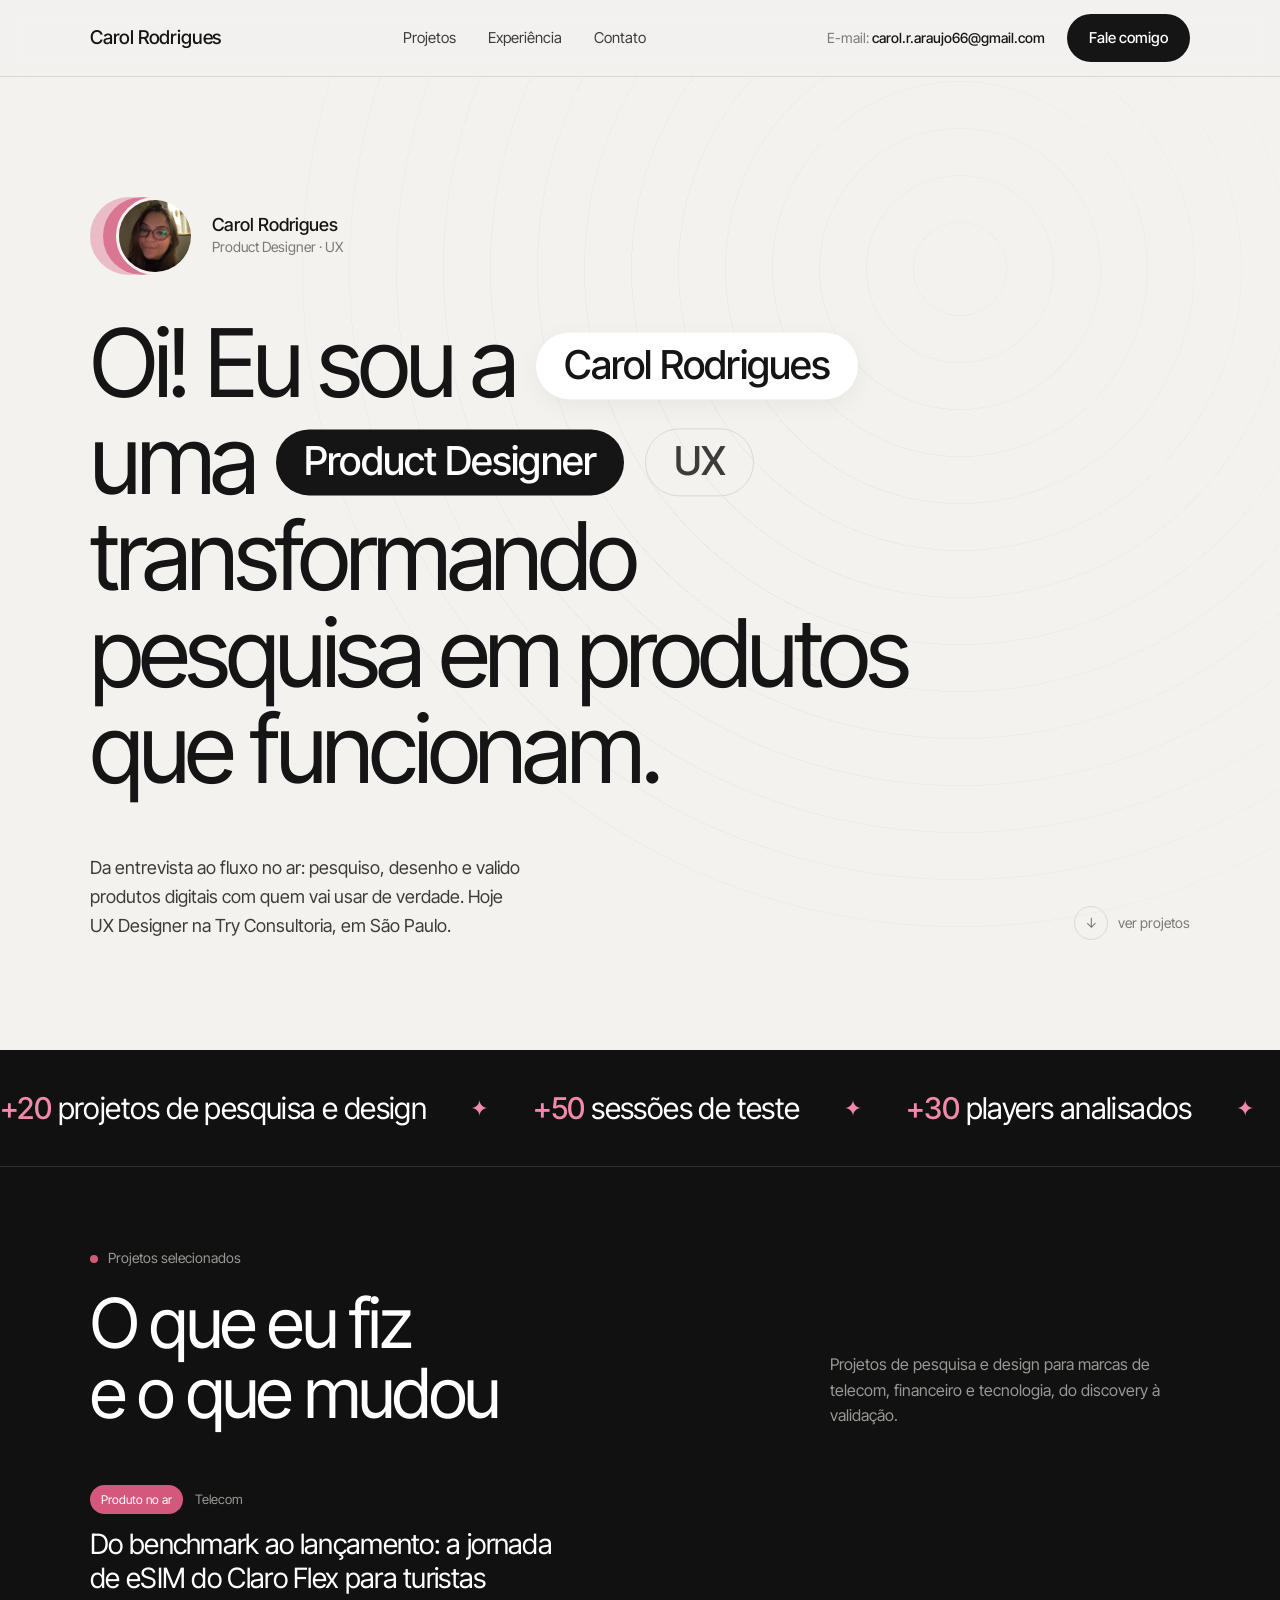
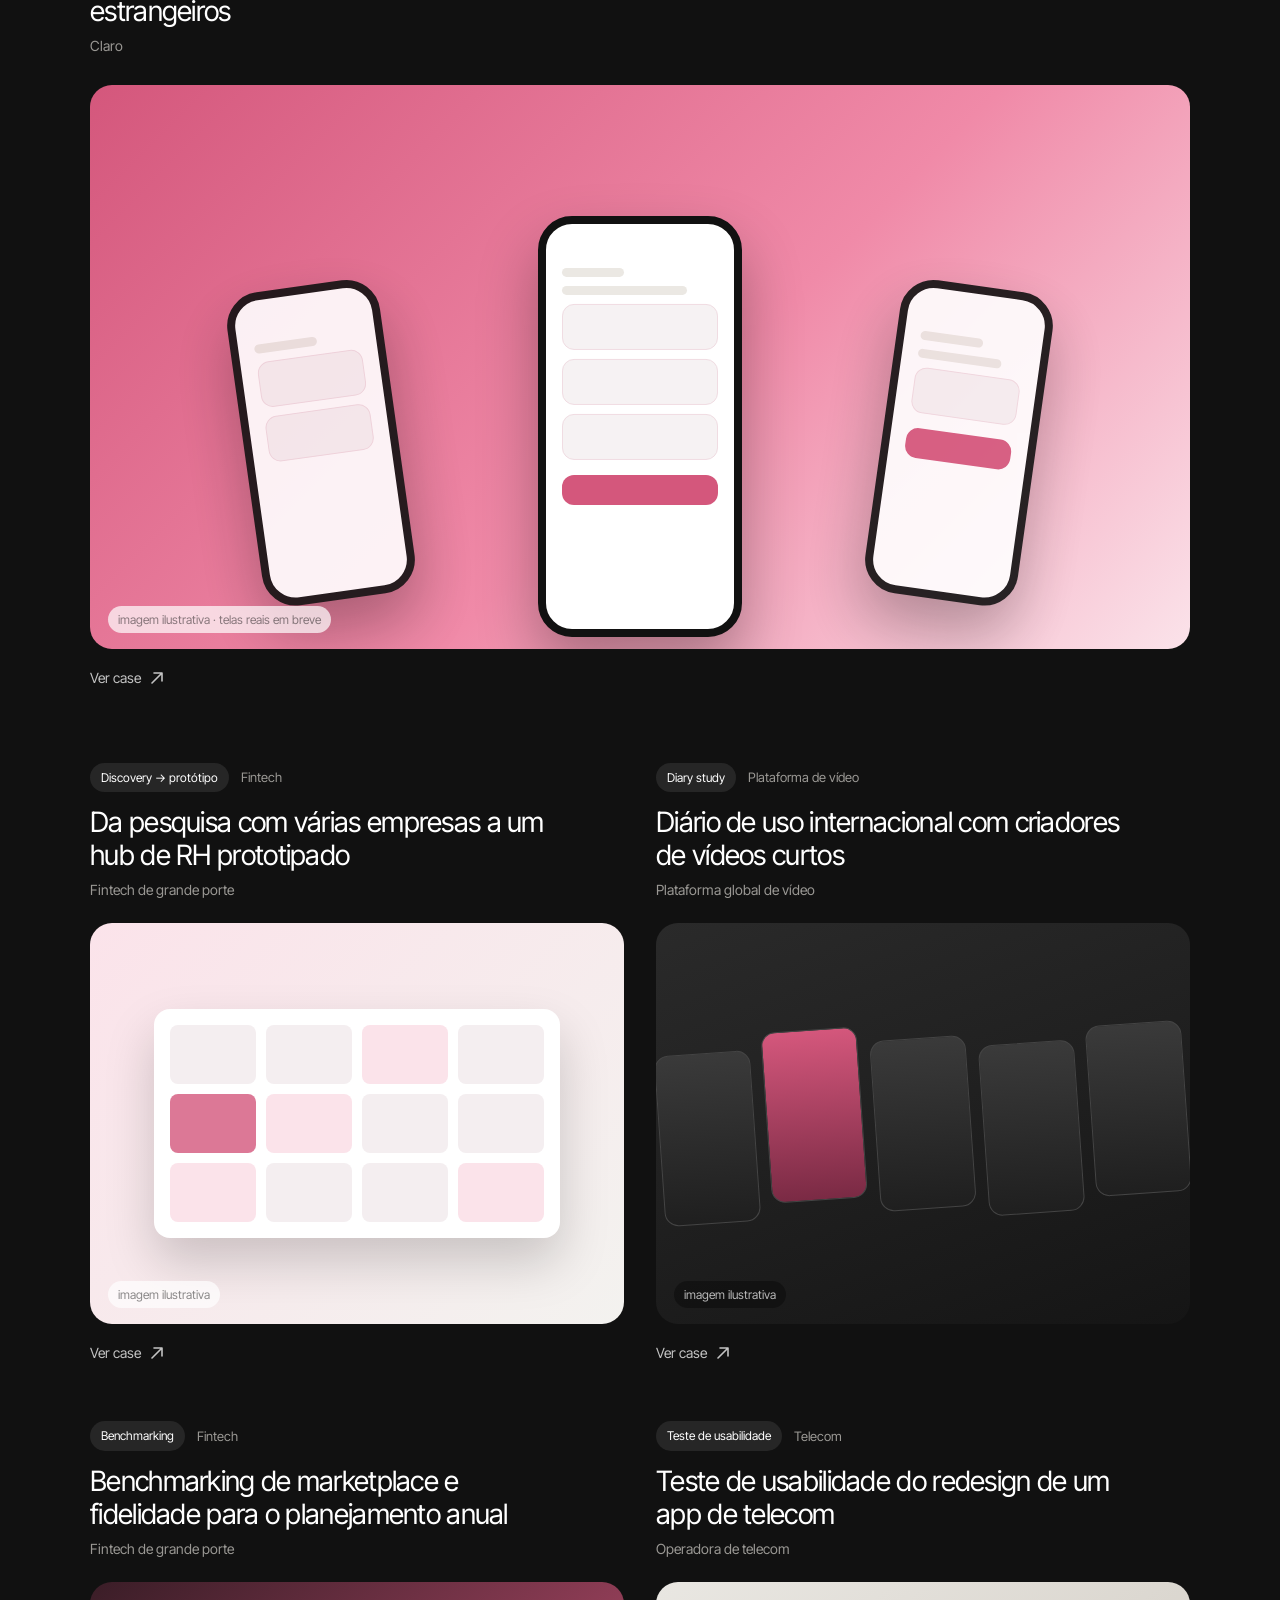
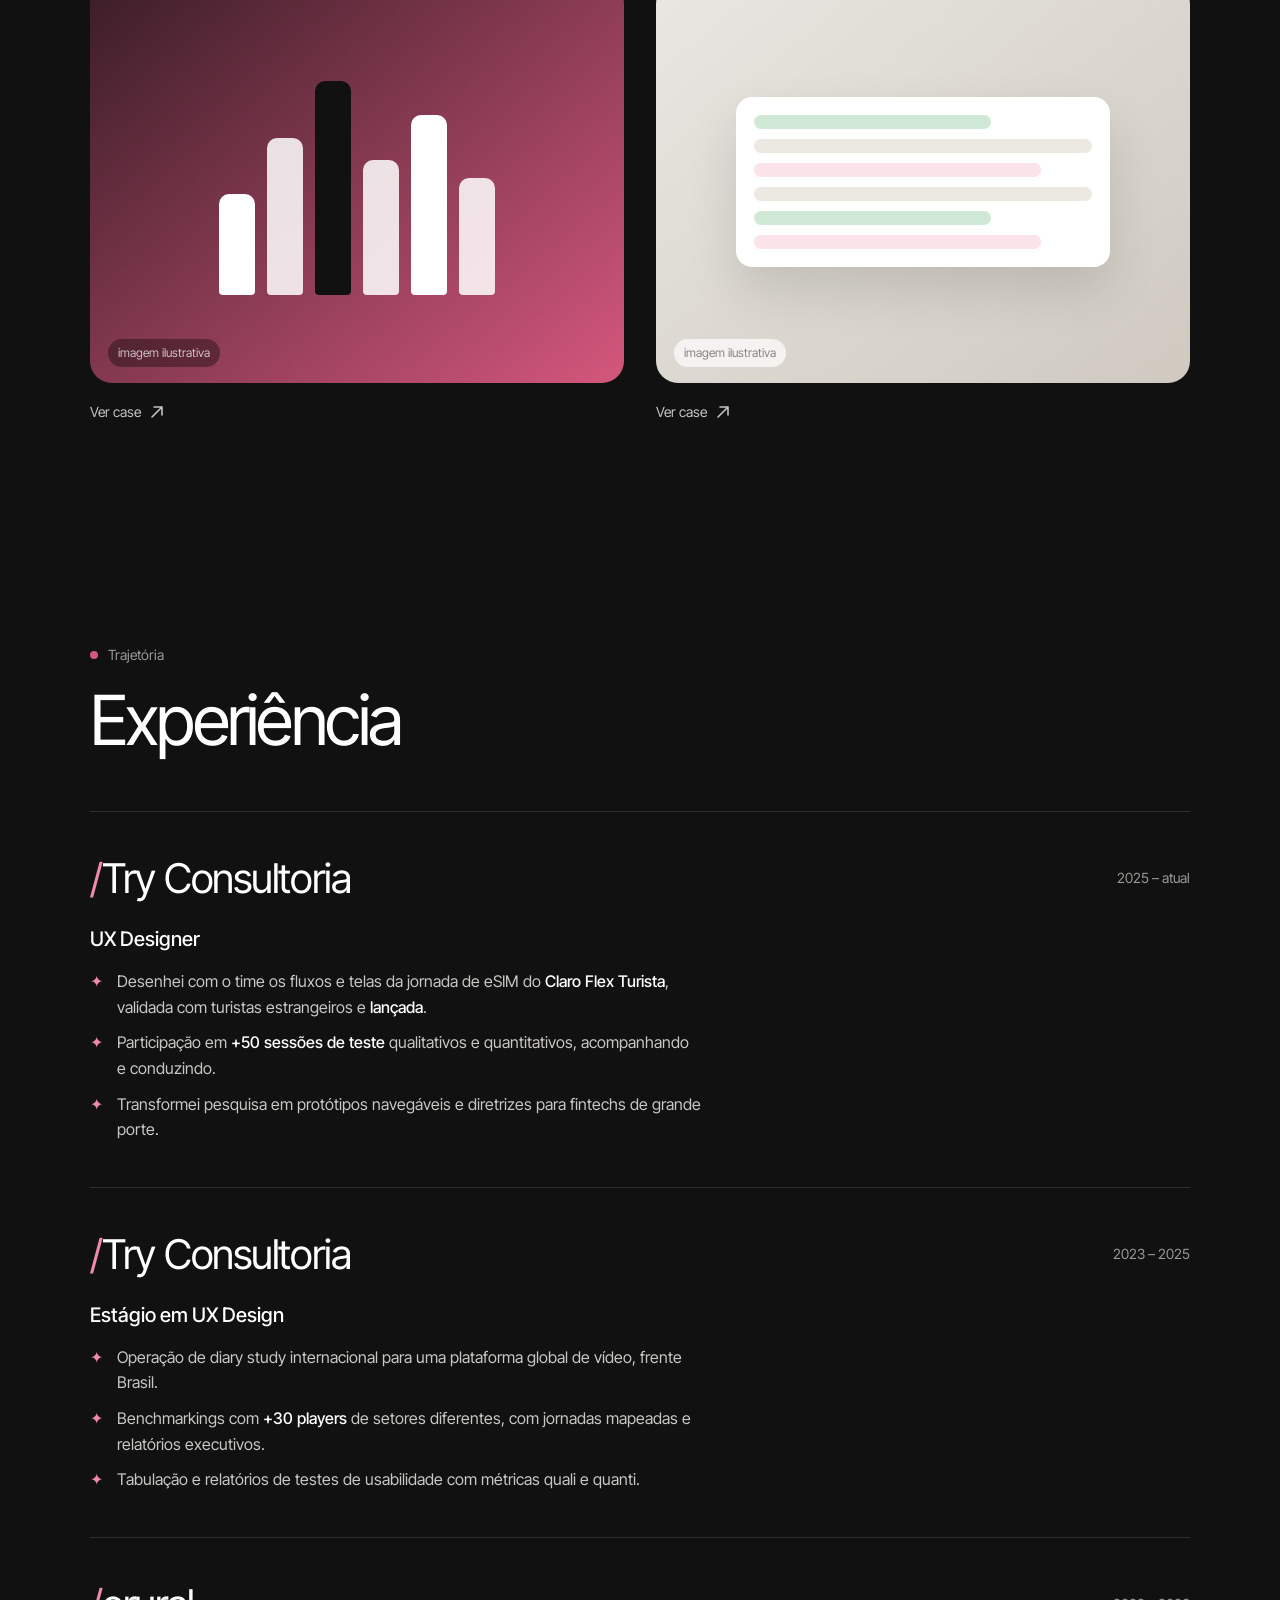
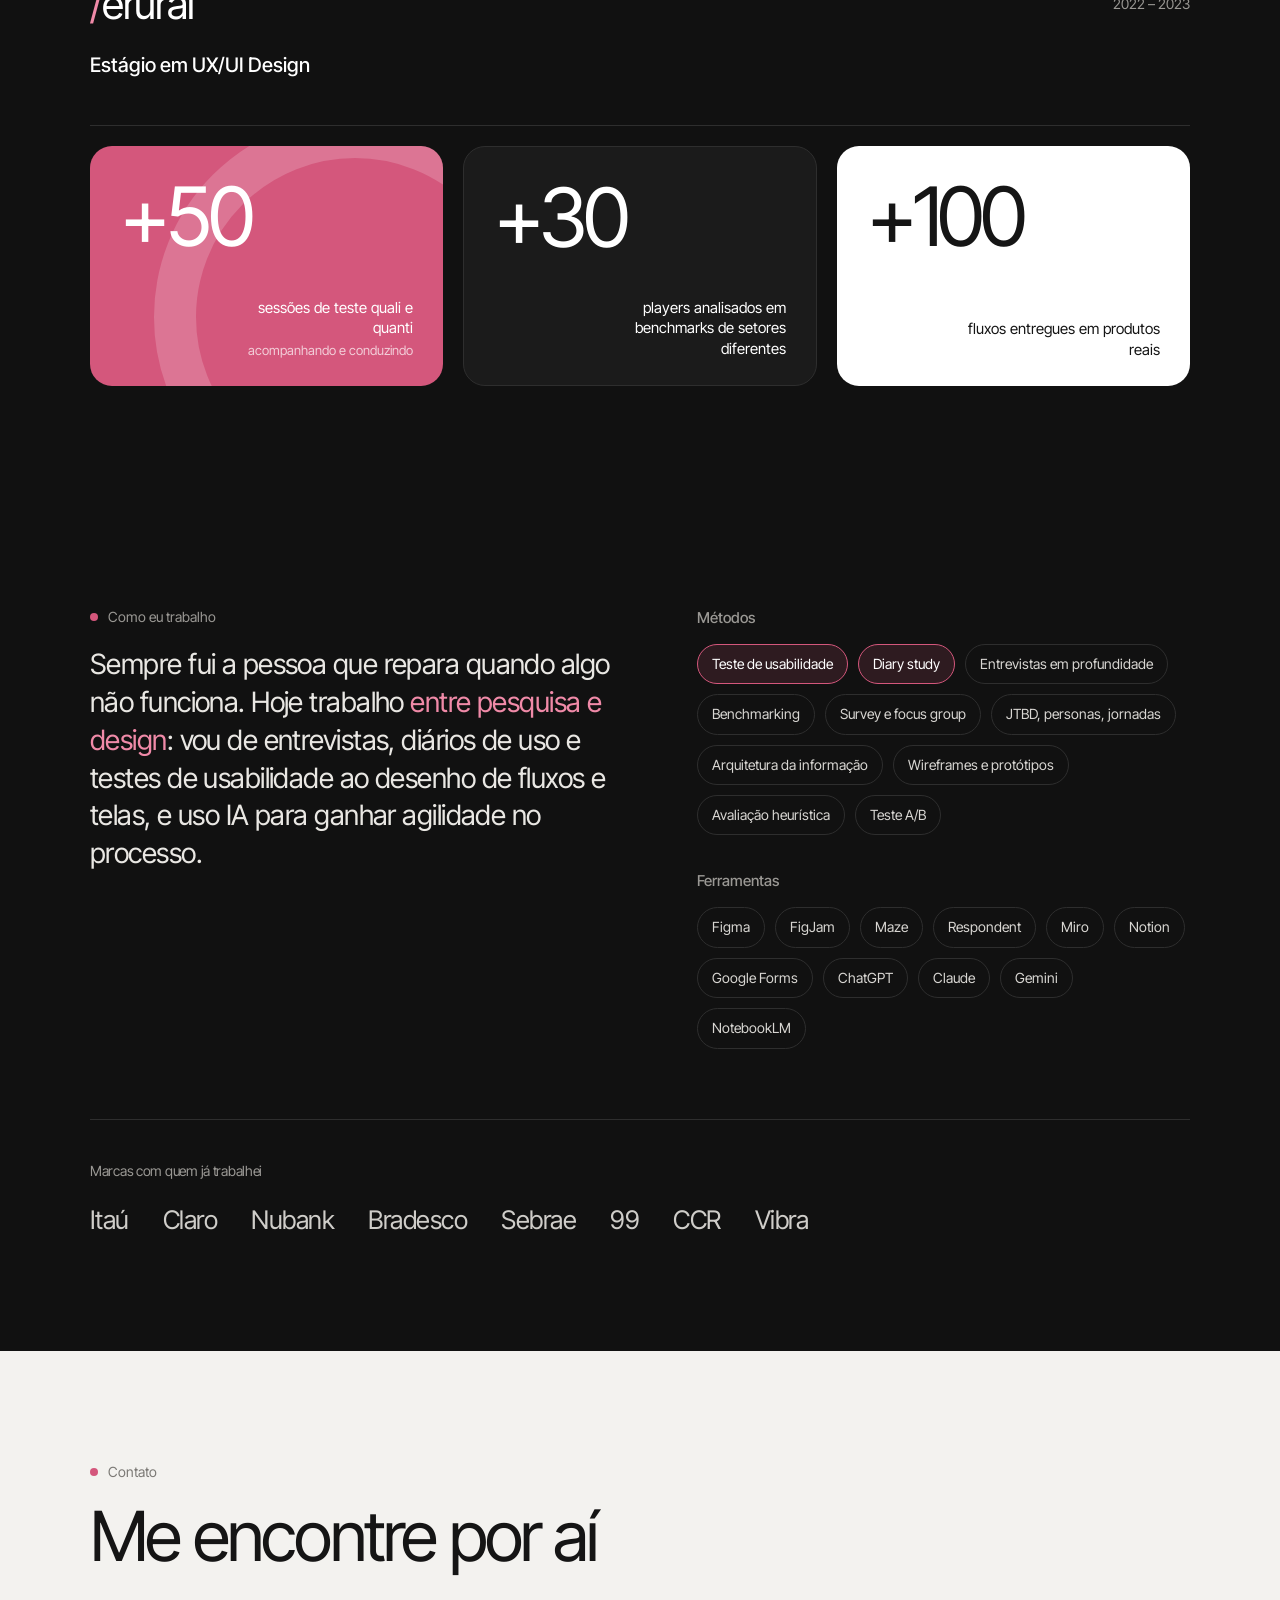
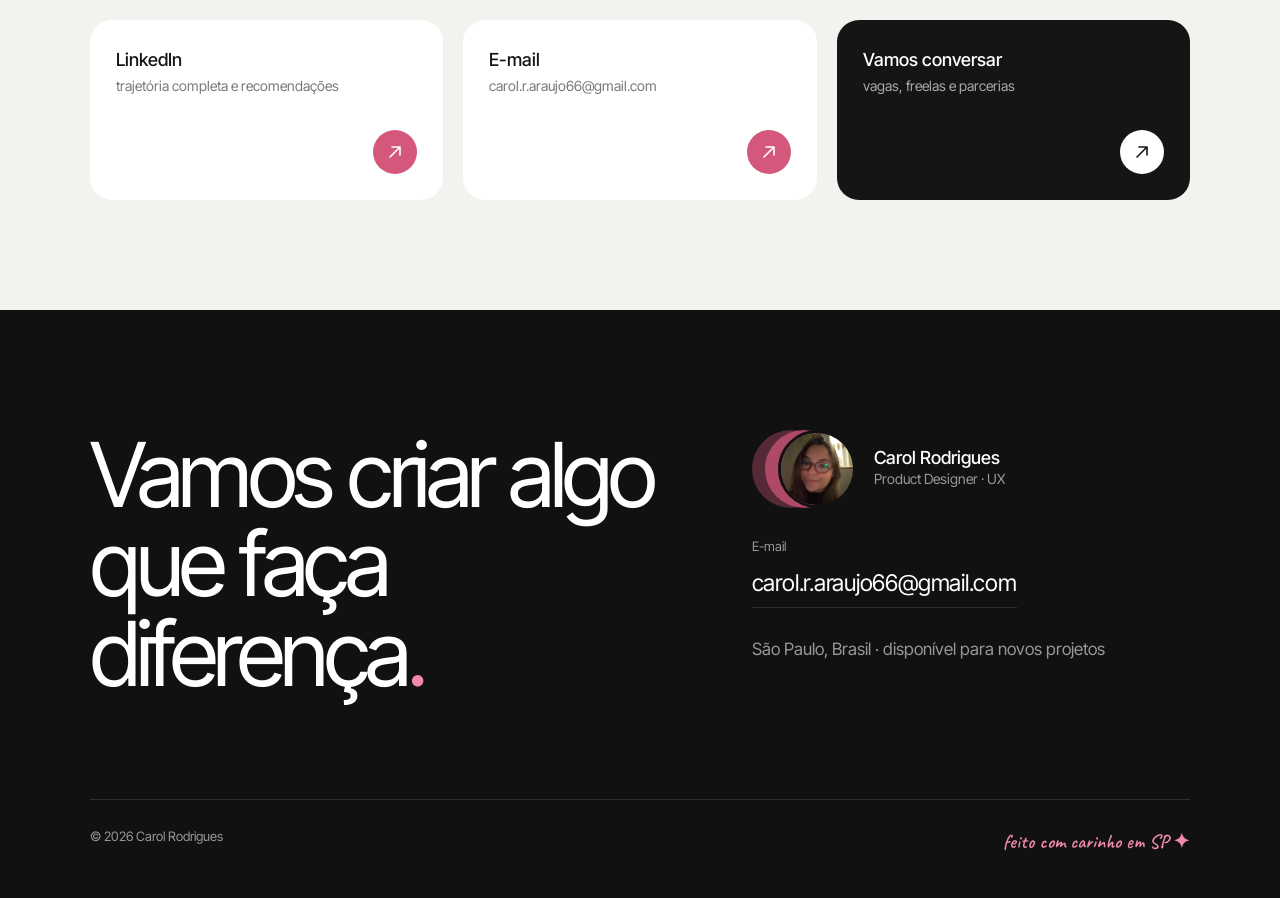
==== commit 70e762d1: "Novo visual do portfólio: home com hierarquia limpa, faixa de números e páginas próprias por case - " ====
--- a/index.html
+++ b/index.html
@@ -3,680 +3,188 @@
 <head>
 <meta charset="utf-8">
 <meta name="viewport" content="width=device-width, initial-scale=1">
-<title>Carol Rodrigues · Portfólio</title>
+<title>Carol Rodrigues · Product Designer</title>
 <meta name="description" content="Carol Rodrigues, Product Designer em São Paulo com foco em UX. Pesquisa, design e validação de produtos digitais.">
-<meta property="og:title" content="Carol Rodrigues · Portfólio">
-<meta property="og:description" content="Product Designer há 4 anos com foco em UX. Da pesquisa à interface.">
-<meta property="og:image" content="foto.jpg">
-<link rel="icon" href="data:image/svg+xml,<svg xmlns='http://www.w3.org/2000/svg' viewBox='0 0 100 100'><rect width='100' height='100' rx='20' fill='%23efede8'/><text x='50' y='72' font-family='cursive' font-size='70' fill='%23c76f86' text-anchor='middle'>C</text></svg>">
+<meta property="og:title" content="Carol Rodrigues · Product Designer">
+<meta property="og:description" content="Carol Rodrigues, Product Designer em São Paulo com foco em UX. Pesquisa, design e validação de produtos digitais.">
+<meta property="og:image" content="assets/foto-carol.jpg">
+<meta name="theme-color" content="#f3f2ef">
+<link rel="icon" href="data:image/svg+xml,<svg xmlns='http://www.w3.org/2000/svg' viewBox='0 0 100 100'><rect width='100' height='100' rx='50' fill='%23d4577c'/><text x='50' y='68' font-family='Arial' font-size='52' fill='white' text-anchor='middle'>C</text></svg>">
 <link rel="preconnect" href="https://fonts.googleapis.com">
 <link rel="preconnect" href="https://fonts.gstatic.com" crossorigin>
-<link href="https://fonts.googleapis.com/css2?family=Caveat:wght@500;600;700&family=Poppins:wght@300;400;500;600;700&family=Shantell+Sans:wght@800&display=swap" rel="stylesheet">
-<style>
-  :root{
-    --paper:#efede8;
-    --paper-2:#e6e3dc;
-    --card:#f7f5f0;
-    --ink:#1b1b1b;
-    --ink-soft:#4a4844;
-    --muted:#8a867f;
-    --line:#d6d2c9;
-    --rose:#c76f86;
-    --rose-soft:#f1dde2;
-    --tape:rgba(226,214,170,.78);
-  }
-  *{box-sizing:border-box; margin:0; padding:0;}
-  html{scroll-behavior:smooth;}
-  body{
-    background:var(--paper); color:var(--ink);
-    font:400 15px/1.7 "Poppins", system-ui, sans-serif;
-    -webkit-font-smoothing:antialiased; overflow-x:hidden;
-  }
-  /* leve textura de papel */
-  body::before{
-    content:""; position:fixed; inset:0; pointer-events:none; z-index:100; opacity:.35; mix-blend-mode:multiply;
-    background-image:url("data:image/svg+xml,%3Csvg xmlns='http://www.w3.org/2000/svg' width='180' height='180'%3E%3Cfilter id='n'%3E%3CfeTurbulence type='fractalNoise' baseFrequency='.85' numOctaves='2' stitchTiles='stitch'/%3E%3CfeColorMatrix values='0 0 0 0 .55 0 0 0 0 .5 0 0 0 0 .45 0 0 0 .18 0'/%3E%3C/filter%3E%3Crect width='100%25' height='100%25' filter='url(%23n)'/%3E%3C/svg%3E");
-  }
-  a{color:inherit;}
-  img{display:block; max-width:100%;}
-  a:focus-visible, button:focus-visible{outline:2px dashed var(--rose); outline-offset:4px;}
-  .hand{font-family:"Caveat", cursive; font-weight:600; line-height:1.1;}
-  .wrap{max-width:1180px; margin:0 auto; padding:0 32px;}
-  @media (max-width:600px){ .wrap{padding:0 16px;} }
-  section{position:relative; padding:110px 0; border-top:1px solid var(--line);}
-  @media (max-width:600px){ section{padding:80px 0;} }
-
-  /* ---------- Elementos de scrapbook ---------- */
-  .label{
-    display:inline-block; position:relative; background:var(--card); border:1px solid var(--ink);
-    box-shadow:2px 2px 0 var(--ink); padding:3px 12px; font-size:12px; font-weight:500; white-space:nowrap;
-    transform:rotate(var(--r, -2deg)); transition:transform .25s;
-  }
-  .label::before{content:""; position:absolute; left:-5px; top:-5px; width:9px; height:9px; background:var(--rose); border:1px solid var(--ink); border-radius:2px;}
-  .label:hover{transform:rotate(0deg) scale(1.05);}
-  .tape{position:absolute; width:120px; height:30px; background:var(--tape); top:-15px; left:50%; transform:translateX(-50%) rotate(-3deg); box-shadow:0 1px 2px rgba(0,0,0,.06); z-index:3;
-    -webkit-mask:linear-gradient(90deg, transparent 0 3px, #000 3px calc(100% - 3px), transparent 0), repeating-linear-gradient(#000 0 4px, transparent 4px 6px);
-    -webkit-mask-composite:source-over;}
-  .ast{position:absolute; width:90px; height:90px; color:var(--ink); filter:url(#crayon); pointer-events:none;}
-  .ast svg{width:100%; height:100%;}
-  .spin-slow svg{animation:spin 24s linear infinite;}
-  @keyframes spin{ to{transform:rotate(360deg);} }
-
-  /* ---------- Menu ---------- */
-  .nav{position:sticky; top:0; z-index:50; background:rgba(239,237,232,.9); backdrop-filter:blur(10px); border-bottom:1px solid var(--line);}
-  .nav .wrap{display:grid; grid-template-columns:1fr auto 1fr; align-items:center; height:72px;}
-  .mono-logo{font-family:"Caveat", cursive; font-size:38px; font-weight:700; color:var(--rose); text-decoration:none; line-height:1;}
-  .nav-links{display:flex; gap:8px;}
-  .nav-links a{position:relative; text-decoration:none; font-size:12px; font-weight:500; letter-spacing:.08em; text-transform:uppercase; padding:10px 18px;}
-  .nav-links a svg{position:absolute; inset:-2px -4px; width:calc(100% + 8px); height:calc(100% + 4px); opacity:0; transition:opacity .25s;}
-  .nav-links a svg path{stroke-dasharray:260; stroke-dashoffset:260; transition:stroke-dashoffset .5s ease;}
-  .nav-links a.active svg, .nav-links a:hover svg{opacity:1;}
-  .nav-links a.active svg path, .nav-links a:hover svg path{stroke-dashoffset:0;}
-  .nav-right{justify-self:end; font-size:12px; color:var(--muted);}
-  @media (max-width:640px){ .nav-right{display:none;} .nav .wrap{grid-template-columns:auto 1fr;} .nav-links{justify-self:end; gap:0;} .nav-links a{padding:8px 10px; font-size:11px; letter-spacing:.04em;} }
-
-  /* ---------- Hero / pôster ---------- */
-  .hero{padding:56px 0 64px; border-top:0; overflow:hidden;}
-  .tagline{text-align:center;}
-  .tagline b{display:block; font-size:clamp(14px, 1.5vw, 19px); font-weight:600; letter-spacing:.02em; text-transform:uppercase;}
-  .tagline span{display:block; font-size:11px; letter-spacing:.14em; text-transform:uppercase; color:var(--ink-soft); margin-top:4px;}
-  .poster{position:relative; margin:84px auto 0; max-width:1100px; display:grid; grid-template-columns:1fr auto 1fr; grid-template-rows:auto auto; align-items:center; column-gap:clamp(10px, 2vw, 28px);}
-  .big{white-space:nowrap; font-family:"Shantell Sans", cursive; font-weight:800; font-size:clamp(64px, 14vw, 210px); line-height:.92; letter-spacing:-.02em; filter:url(#crayon); color:var(--ink);}
-  .big.l{justify-self:end; text-align:right;}
-  .big.r{justify-self:start;}
-  .big span{display:inline-block; opacity:0; transform:translateY(40px) rotate(var(--rot, 0deg)); animation:drop .8s cubic-bezier(.2,.8,.2,1.2) forwards; animation-delay:calc(var(--i) * 90ms + 200ms);}
-  @keyframes drop{ to{opacity:1; transform:translateY(0) rotate(var(--rot, 0deg));} }
-  .r1{grid-row:1;} .r2{grid-row:2;}
-  .big.r2{margin-top:.16em;}
-
-  .strip{grid-column:2; grid-row:1 / span 2; align-self:center; margin:-40px 0; background:#2a201e; padding:9px 9px 24px; width:clamp(92px, 11vw, 160px); transform:rotate(2.5deg); box-shadow:0 18px 40px rgba(0,0,0,.22); position:relative; z-index:2; animation:slideIn 1s cubic-bezier(.2,.8,.2,1) .1s both;}
-  @keyframes slideIn{ from{opacity:0; transform:translateY(-60px) rotate(-4deg);} }
-  .strip .ph{aspect-ratio:5/4; overflow:hidden; background:#000;}
-  .strip .ph + .ph{margin-top:7px;}
-  .strip img{width:100%; height:100%; object-fit:cover; filter:grayscale(1) sepia(.35) contrast(1.08) brightness(1.02); transition:filter .4s;}
-  .strip:hover img{filter:none;}
-  .strip.solo{width:clamp(130px, 17vw, 240px); padding:10px 10px 34px;}
-  .strip.solo .ph{aspect-ratio:3/4;}
-  .strip.solo .ph img{object-position:50% 30%;}
-  .strip .ph:nth-child(2) img{transform:scale(1.35); object-position:50% 30%;}
-  .strip .ph:nth-child(3) img{transform:scaleX(-1) scale(1.1);}
-  .strip .ph:nth-child(4) img{transform:scale(1.7); object-position:50% 38%;}
-
-  .hello{position:absolute; left:calc(50% - clamp(200px, 25vw, 360px)); top:-58px; font-size:clamp(22px, 2.6vw, 34px); transform:rotate(-6deg); text-align:center; z-index:3;}
-  .intro{position:absolute; right:0; top:58%; font-size:clamp(20px, 2.3vw, 30px); text-align:right; transform:rotate(-3deg); max-width:260px; z-index:3;}
-  .poster .label{position:absolute; z-index:4;}
-  .lb1{left:2%; top:-6%; --r:-4deg;} .lb2{left:0; top:56%; --r:3deg;} .lb3{right:8%; top:0; --r:4deg;} .lb4{right:22%; bottom:-14%; --r:-3deg;}
-  .poster .a1{left:6%; top:24%; width:110px; height:110px;} .poster .a2{right:4%; bottom:-22%; width:96px; height:96px;}
-  .year{text-align:center; font-size:12px; font-weight:500; margin-top:84px; letter-spacing:.1em;}
-  @media (max-width:760px){
-    .poster{grid-template-columns:auto auto; justify-content:center; column-gap:0; margin-top:40px;}
-    .hello{position:static; grid-column:1 / -1; grid-row:1; transform:rotate(-4deg); margin:0 auto 14px;}
-    .big{font-size:20vw;}
-    .big.r2{margin-top:.14em;}
-    .big.l.r1{grid-column:1; grid-row:2;} .big.r.r1{grid-column:2; grid-row:2;}
-    .big.l.r2{grid-column:1; grid-row:3;} .big.r.r2{grid-column:2; grid-row:3;}
-    .strip{grid-column:1 / -1; grid-row:4; justify-self:center; margin:26px 0 0; width:auto; display:flex; gap:6px; padding:7px 7px 7px; transform:rotate(-2deg);}
-    .strip .ph{width:clamp(58px, 18vw, 80px); aspect-ratio:1;}
-    .strip.solo{width:auto; padding:8px 8px 26px;} .strip.solo .ph{width:clamp(150px, 48vw, 200px); aspect-ratio:3/4;}
-    .strip .ph + .ph{margin-top:0;}
-    .intro{position:static; grid-column:1 / -1; grid-row:5; text-align:center; transform:rotate(-2deg); margin:26px auto 0; max-width:none;}
-    .lb1{left:0; top:4%;} .lb2{display:none;} .lb3{right:0; top:4%;} .lb4{right:2%; bottom:-8%;}
-    .poster .a1{width:54px; height:54px; left:-2%; top:44%;} .poster .a2{width:52px; height:52px; right:0; bottom:-12%;}
-    .year{margin-top:64px;}
-  }
-
-  /* ---------- Sobre ---------- */
-  .about .wrap{display:grid; grid-template-columns:1fr 1.05fr; gap:64px; align-items:start;}
-  .about h2{font-size:clamp(38px, 4.4vw, 58px);}
-  .about h2 small{display:block; font-size:.62em; color:var(--ink-soft);}
-  .about p{margin-top:18px; color:var(--ink-soft); max-width:52ch;}
-  .about p:first-of-type{margin-top:28px;}
-  .collage{position:relative; min-height:720px;}
-  .polaroid{position:absolute; right:12%; top:20px; width:min(330px, 70%); background:#fff; padding:12px 12px 44px; box-shadow:0 14px 34px rgba(0,0,0,.14); transform:rotate(3deg); z-index:2;}
-  .polaroid img{width:100%; aspect-ratio:4/5; object-fit:cover; object-position:50% 30%;}
-  .polaroid figcaption{position:absolute; bottom:8px; left:0; right:0; text-align:center; font-family:"Caveat", cursive; font-size:24px; font-weight:600;}
-  .name-arrow{position:absolute; left:6%; top:70px; font-size:30px; transform:rotate(-8deg); display:flex; align-items:center; gap:4px;}
-  .name-arrow svg{width:60px; height:40px;}
-  .stamp{position:absolute; width:94px; padding:7px; background:#fbfaf6; z-index:3;
-    -webkit-mask:radial-gradient(circle 4px at 5px 5px, transparent 98%, #000) -5px -5px / 10px 10px, linear-gradient(#000 0 0) content-box;
-    -webkit-mask-composite:source-over; mask-composite:add; box-shadow:0 4px 10px rgba(0,0,0,.08);}
-  .stamp div{aspect-ratio:4/5; display:grid; place-items:center; text-align:center; color:#fff; font-family:"Caveat", cursive; font-size:21px; font-weight:700; line-height:1;}
-  .stamp.s1{right:2%; top:300px; transform:rotate(8deg);} .stamp.s1 div{background:#7d93b2;}
-  .stamp.s2{right:3%; top:420px; transform:rotate(-6deg);} .stamp.s2 div{background:#b48f7b;}
-  .lace{position:absolute; left:0; bottom:0; width:min(380px, 90%); padding:12px; transform:rotate(-4deg); z-index:4;
-    background:radial-gradient(circle, #f4ecdc 55%, transparent 58%) 0 0 / 14px 14px; filter:drop-shadow(0 8px 18px rgba(0,0,0,.12));}
-  .lace div{background:#f6efe0; border-radius:46% / 40%; padding:44px 46px; outline:1.5px dashed #d9c9a8; outline-offset:-10px; font-family:"Caveat", cursive; font-size:24px; font-weight:600; line-height:1.25; text-align:center;}
-  .about .a3{left:-30px; bottom:150px; width:70px; height:70px;}
-  @media (max-width:900px){
-    .about .wrap{grid-template-columns:1fr; gap:40px;}
-    .collage{min-height:0; display:flex; flex-direction:column; align-items:center; padding-top:30px;}
-    .polaroid, .lace{position:relative; left:auto; right:auto; top:auto; bottom:auto;}
-    .polaroid{width:min(300px, 78%);}
-    .lace{margin-top:-6px; width:min(380px, 96%);}
-    .lace div{padding:34px 30px; font-size:22px;}
-    .name-arrow{left:0; top:0;}
-    .stamp.s1{right:0; top:170px; width:76px;} .stamp.s2, .about .a3{display:none;}
-  }
-
-  /* ---------- Pasta de experiência ---------- */
-  .folder{position:relative; margin-top:28px;}
-  .folder-tab{display:inline-block; position:relative; top:1.5px; background:var(--paper-2); border:1.5px solid var(--ink); border-bottom:0; border-radius:10px 10px 0 0; padding:10px 26px 8px; font-weight:600; font-size:14px; letter-spacing:.06em; text-transform:uppercase;}
-  .folder-body{background:var(--paper-2); border:1.5px solid var(--ink); border-radius:0 12px 12px 12px; padding:48px 40px; display:grid; grid-template-columns:1fr 1fr 0.95fr; gap:40px; box-shadow:6px 6px 0 rgba(27,27,27,.08);}
-  .folder-body .label{margin-bottom:16px;}
-  .item{font-size:13.5px; margin-bottom:16px;}
-  .item b{font-weight:600;}
-  .item span{color:var(--ink-soft);}
-  .skills{columns:2; column-gap:20px; font-size:13px; color:var(--ink-soft); list-style:none;}
-  .skills li{break-inside:avoid; margin-bottom:4px;}
-  .notebook{position:relative; background:repeating-linear-gradient(#fbfaf5 0 27px, #cad7e2 27px 28px); padding:44px 22px 28px 46px; transform:rotate(2deg); box-shadow:0 10px 24px rgba(0,0,0,.1); align-self:start;}
-  .notebook::before{content:""; position:absolute; left:30px; top:0; bottom:0; width:1.5px; background:#e3a3a3;}
-  .notebook::after{content:""; position:absolute; left:8px; top:18px; bottom:18px; width:12px; background:radial-gradient(circle 5px, var(--paper-2) 98%, transparent) 0 0 / 12px 34px;}
-  .notebook h4{font-family:"Caveat", cursive; font-size:30px; font-weight:700; line-height:28px; margin-bottom:0;}
-  .notebook li{list-style:none; font-family:"Caveat", cursive; font-size:21px; font-weight:500; line-height:28px;}
-  .notebook .clip{position:absolute; right:22px; top:-22px; width:30px; height:70px; color:#9a9a9a;}
-  .ticket{display:inline-flex; flex-direction:column; align-items:center; margin-top:28px; padding:16px 26px; background:#d9dccd; border-radius:8px; text-decoration:none; transform:rotate(-3deg); box-shadow:0 6px 14px rgba(0,0,0,.08); position:relative;
-    -webkit-mask:radial-gradient(circle 8px at 0 50%, transparent 98%, #000) left / 51% 100% no-repeat, radial-gradient(circle 8px at 100% 50%, transparent 98%, #000) right / 51% 100% no-repeat;}
-  .ticket b{font-size:15px; font-weight:600; border:1.5px solid var(--ink); border-radius:999px; padding:4px 16px;}
-  .ticket span{font-size:12px; margin-top:6px; text-decoration:underline;}
-  @media (max-width:980px){ .folder-body{grid-template-columns:1fr 1fr;} .notebook{grid-column:1 / -1; max-width:420px;} }
-  @media (max-width:640px){ .folder-body{grid-template-columns:1fr; padding:36px 22px;} }
-
-  /* ---------- Títulos à mão ---------- */
-  .hand-title{font-size:clamp(34px, 4vw, 50px); display:flex; align-items:center; gap:12px;}
-  .hand-title svg{width:34px; height:44px;}
-
-  /* ---------- Carrosséis ---------- */
-  @keyframes marquee{ to{transform:translateX(-50%);} }
-  .logos{overflow:hidden; margin-top:40px; -webkit-mask-image:linear-gradient(90deg, transparent, #000 7%, #000 93%, transparent); mask-image:linear-gradient(90deg, transparent, #000 7%, #000 93%, transparent); padding:8px 0;}
-  .logos-track{display:flex; width:max-content; animation:marquee 80s linear infinite;}
-  .logos:hover .logos-track{animation-play-state:paused;}
-  .tool{display:inline-flex; align-items:center; gap:12px; margin-right:18px; white-space:nowrap; position:relative;
-    padding:10px 22px 10px 14px; background:var(--card); border:1px solid var(--ink); box-shadow:2px 2px 0 var(--ink); font-size:15px; font-weight:500;}
-  .tool:nth-child(odd){transform:rotate(-1.5deg);} .tool:nth-child(even){transform:rotate(1.5deg);}
-  .tool img, .tool .mono{width:24px; height:24px; object-fit:contain; filter:grayscale(1) contrast(1.1);}
-  .tool .mono{display:grid; place-items:center; border-radius:6px; background:#2a2a2a; color:#fff; font-size:13px; font-weight:600;}
-  .clients .logos-track{animation-duration:45s;}
-  .client{display:inline-flex; align-items:center; justify-content:center; gap:10px; margin-right:18px; width:200px; height:104px; background:var(--card); border:1px solid var(--ink); box-shadow:3px 3px 0 var(--ink); position:relative;}
-  .client:nth-child(odd){transform:rotate(-1.2deg);} .client:nth-child(even){transform:rotate(1.2deg);}
-  .client img{max-width:130px; max-height:52px; filter:grayscale(1) contrast(1.1); opacity:.8;}
-  .client b{font-size:22px; font-weight:600; color:#555;}
-  @media (max-width:600px){ .client{width:160px; height:88px;} .client img{max-width:100px; max-height:40px;} }
-
-  /* ---------- Cases ---------- */
-  .case{display:grid; grid-template-columns:1fr 1.35fr; gap:56px; align-items:center; padding:64px 0; border-bottom:1px dashed var(--line);}
-  .case:last-child{border-bottom:0;}
-  .case-text{text-align:center; padding:0 12px;}
-  .case-tags{font-size:12px; color:var(--ink-soft);}
-  .case-text h3{font-size:clamp(26px, 3vw, 40px); font-weight:700; text-transform:uppercase; letter-spacing:-.01em; line-height:1.05; margin-top:6px;}
-  .case-text p{margin:14px auto 0; max-width:40ch; font-size:14.5px;}
-  .case-text .badge{display:inline-block; margin-top:12px; font-family:"Caveat", cursive; font-size:22px; font-weight:700; color:var(--rose); transform:rotate(-4deg);}
-  .btn-case{position:relative; margin-top:20px; cursor:pointer; font:500 13.5px "Poppins", sans-serif; background:var(--card); color:var(--ink); border:1px solid var(--ink); box-shadow:2px 2px 0 var(--ink); padding:7px 18px; transition:transform .15s, box-shadow .15s;}
-  .btn-case::before{content:""; position:absolute; left:-5px; top:-5px; width:9px; height:9px; background:var(--rose); border:1px solid var(--ink); border-radius:2px;}
-  .btn-case:hover{transform:translate(-1px,-1px); box-shadow:4px 4px 0 var(--ink);}
-  .board{position:relative; background:#d8d5cf; aspect-ratio:16/10; display:grid; place-items:center; padding:36px; box-shadow:0 12px 30px rgba(0,0,0,.08);}
-  .board .ast{width:60px; height:60px; color:#fbfaf6; filter:none;}
-  .board .b1{left:4%; top:8%;} .board .b2{right:5%; bottom:9%;}
-  .board .clip{position:absolute; right:30px; top:-26px; width:30px; height:74px; color:#8f8f8f; z-index:3;}
-  .index-card{position:relative; width:min(420px, 100%); background:repeating-linear-gradient(#fff 0 29px, #cbd8e4 29px 30px); background-position:0 34px; padding:12px 26px 22px 40px; transform:rotate(var(--r, -2deg)); box-shadow:0 10px 24px rgba(0,0,0,.12); transition:transform .4s;}
-  .index-card::before{content:""; position:absolute; left:26px; top:0; bottom:0; width:1.5px; background:#e4a6a6;}
-  .case:hover .index-card{transform:rotate(0deg) scale(1.02);}
-  .index-card h4{font-family:"Caveat", cursive; font-size:28px; font-weight:700; line-height:30px; color:var(--rose);}
-  .index-card li{list-style:none; font-family:"Caveat", cursive; font-size:22px; font-weight:500; line-height:30px;}
-  .index-card li::before{content:"✓ "; color:var(--rose);}
-  @media (max-width:860px){ .case{grid-template-columns:1fr; gap:36px; padding:48px 0;} .board{padding:28px 18px;} }
-
-  /* ---------- Modal do case ---------- */
-  dialog{border:1.5px solid var(--ink); padding:0; border-radius:6px; width:min(760px, calc(100vw - 32px)); max-height:calc(100vh - 48px); margin:auto; color:var(--ink); background:var(--card); box-shadow:8px 8px 0 var(--ink);}
-  dialog::backdrop{background:rgba(30,26,22,.45); backdrop-filter:blur(3px);}
-  .dlg-head{padding:44px 44px 30px; position:relative; border-bottom:1px dashed var(--line);}
-  .dlg-head .client{all:unset; display:inline-block; position:relative; background:#fff; border:1px solid var(--ink); box-shadow:2px 2px 0 var(--ink); padding:2px 12px; font-size:12px; font-weight:500; transform:rotate(-2deg);}
-  .dlg-head h3{font-size:clamp(24px, 3.4vw, 34px); font-weight:700; text-transform:uppercase; line-height:1.1; margin-top:16px; max-width:24ch;}
-  .dlg-close{position:absolute; top:16px; right:16px; width:38px; height:38px; border-radius:50%; cursor:pointer; background:#fff; color:var(--ink); border:1px solid var(--ink); font-size:22px; line-height:1;}
-  .dlg-close:hover{background:var(--rose); color:#fff;}
-  .dlg-body{padding:30px 44px 40px;}
-  .dlg-body .blk + .blk{margin-top:26px;}
-  .dlg-body .lbl{font-family:"Caveat", cursive; font-size:26px; font-weight:700; color:var(--rose); line-height:1; margin-bottom:8px;}
-  .dlg-body p, .dlg-body li{color:var(--ink-soft); font-size:14.5px;}
-  .dlg-body ol, .dlg-body ul{padding-left:20px;}
-  .dlg-body li + li{margin-top:8px;}
-  .dlg-body li strong{color:var(--ink); font-weight:600;}
-  .dlg-body .chips{display:flex; flex-wrap:wrap; gap:8px;}
-  .dlg-body .chips span{font-size:12.5px; padding:4px 12px; border:1px solid var(--ink); background:#fff; font-weight:500;}
-  .nda{margin-top:30px; padding-top:18px; border-top:1px dashed var(--line); font-size:12.5px; color:var(--muted);}
-  @media (max-width:600px){ .dlg-head{padding:56px 22px 24px;} .dlg-body{padding:24px 22px 32px;} }
-
-  /* ---------- Contato ---------- */
-  .contact{text-align:center; padding-bottom:90px;}
-  .contact .hand-title{justify-content:center;}
-  .planner-wrap{position:relative; display:inline-block; margin-top:56px;}
-  .planner-tab{position:absolute; left:50%; top:-26px; transform:translateX(-50%) rotate(-2deg); z-index:3; background:var(--card); border:1px solid var(--ink); box-shadow:2px 2px 0 var(--ink); padding:8px 22px; font-weight:600; font-size:13px; letter-spacing:.06em; text-transform:uppercase; text-decoration:none; transition:transform .2s;}
-  .planner-tab:hover{transform:translateX(-50%) rotate(0) translateY(-3px);}
-  .planner{position:relative; width:min(400px, 86vw); aspect-ratio:4/5; border-radius:16px 22px 22px 16px; transform:rotate(-2deg);
-    background:radial-gradient(circle at 30% 20%, #3b3a37, #262523 70%); box-shadow:0 24px 50px rgba(0,0,0,.25), inset 0 0 0 1px rgba(255,255,255,.04);
-    display:grid; grid-template-columns:auto 1fr; gap:22px; align-items:center; padding:30px 28px;}
-  .planner::before{content:""; position:absolute; inset:0; border-radius:inherit; opacity:.5;
-    background-image:url("data:image/svg+xml,%3Csvg xmlns='http://www.w3.org/2000/svg' width='120' height='120'%3E%3Cfilter id='f'%3E%3CfeTurbulence type='fractalNoise' baseFrequency='1.2' numOctaves='2'/%3E%3CfeColorMatrix values='0 0 0 0 1 0 0 0 0 1 0 0 0 0 1 0 0 0 .12 0'/%3E%3C/filter%3E%3Crect width='100%25' height='100%25' filter='url(%23f)'/%3E%3C/svg%3E");}
-  .planner .strip{grid-column:auto; grid-row:auto; margin:0; display:block; width:clamp(110px, 26vw, 150px); padding:8px 8px 24px; transform:rotate(-3deg); animation:none;}
-  .planner .strip.solo .ph{width:auto; aspect-ratio:3/4;}
-  .planner .note{position:relative; justify-self:start; background:repeating-linear-gradient(#fdfcf7 0 25px, #cad7e2 25px 26px); padding:20px 18px 18px 26px; transform:rotate(3deg); box-shadow:0 6px 14px rgba(0,0,0,.25);}
-  .planner .note::before{content:""; position:absolute; left:6px; top:10px; bottom:10px; width:8px; background:radial-gradient(circle 3px, #262523 98%, transparent) 0 0 / 8px 16px;}
-  .planner .note span{font-family:"Caveat", cursive; font-size:clamp(28px, 6vw, 40px); font-weight:700; line-height:1;}
-  .planner .monogram{position:absolute; right:22px; bottom:16px; font-family:"Caveat", cursive; font-size:64px; font-weight:700; color:#d79aaa; line-height:1; transform:rotate(-8deg);
-    text-shadow:1px 1px 0 #b77486, -1px -1px 0 #e9b9c6;}
-  .contact .links{margin-top:44px; font-size:14px;}
-  .contact .links a{font-weight:600;}
-  .contact .ast{width:76px; height:76px;}
-  .contact .a4{left:6%; bottom:60px;} .contact .a5{right:7%; top:140px;}
-
-  footer{border-top:1px solid var(--line); padding:24px 0; font-size:12px; color:var(--ink-soft);}
-  footer .wrap{display:grid; grid-template-columns:1fr auto 1fr; align-items:center; gap:12px;}
-  footer .r{justify-self:end;}
-  footer svg{width:26px; height:26px; filter:url(#crayon);}
-  @media (max-width:600px){ footer .wrap{grid-template-columns:1fr; justify-items:center; text-align:center;} footer .r{justify-self:center;} }
-
-  /* ---------- Entrada suave ---------- */
-  .reveal{opacity:0; transform:translateY(26px); transition:opacity .8s ease, transform .8s ease;}
-  .reveal.in{opacity:1; transform:none;}
-
-  @media (prefers-reduced-motion: reduce){
-    html{scroll-behavior:auto;}
-    *{animation:none !important; transition:none !important;}
-    .big span{opacity:1; transform:rotate(var(--rot, 0deg));}
-    .reveal{opacity:1; transform:none;}
-    .logos{overflow-x:auto;}
-  }
-</style>
+<link href="https://fonts.googleapis.com/css2?family=Caveat:wght@600&family=Inter+Tight:wght@400;500;600&display=swap" rel="stylesheet">
+<link rel="stylesheet" href="assets/style.css">
 </head>
 <body>
-
-<!-- Filtro de "giz de cera" e desenhos reutilizáveis -->
-<svg width="0" height="0" style="position:absolute" aria-hidden="true">
-  <filter id="crayon" x="-5%" y="-5%" width="110%" height="110%">
-    <feTurbulence type="fractalNoise" baseFrequency="0.035" numOctaves="3" seed="3" result="warp"/>
-    <feDisplacementMap in="SourceGraphic" in2="warp" scale="6" result="rough"/>
-    <feTurbulence type="fractalNoise" baseFrequency="0.75" numOctaves="2" seed="8" result="grain"/>
-    <feColorMatrix in="grain" type="matrix" values="0 0 0 0 0  0 0 0 0 0  0 0 0 0 0  0 0 0 -0.9 1.35" result="grainA"/>
-    <feComposite in="rough" in2="grainA" operator="in"/>
-  </filter>
-  <symbol id="asterisk" viewBox="0 0 100 100"><g fill="none" stroke="currentColor" stroke-width="7" stroke-linecap="round"><path d="M50 8 Q52 50 49 92"/><path d="M12 30 Q50 52 88 70"/><path d="M14 72 Q48 48 86 28"/><path d="M28 12 Q50 50 70 90"/><path d="M72 10 Q52 52 30 88"/></g></symbol>
-  <symbol id="sparkle" viewBox="0 0 100 100"><g fill="none" stroke="currentColor" stroke-width="5" stroke-linecap="round"><path d="M50 10 L50 90"/><path d="M10 50 L90 50"/><path d="M22 22 L78 78"/><path d="M78 22 L22 78"/></g></symbol>
-  <symbol id="ellipse" viewBox="0 0 120 44" preserveAspectRatio="none"><path d="M60 3 C 100 2, 118 12, 116 24 C 113 38, 70 42, 50 41 C 22 40, 3 33, 4 21 C 6 9, 34 3, 66 4" fill="none" stroke="currentColor" stroke-width="1.6" stroke-linecap="round" vector-effect="non-scaling-stroke"/></symbol>
-  <symbol id="clip" viewBox="0 0 30 74"><path d="M20 22 V58 a6 6 0 0 1 -12 0 V12 a9 9 0 0 1 18 0 V60 a12 12 0 0 1 -24 0 V24" fill="none" stroke="currentColor" stroke-width="2.6" stroke-linecap="round"/></symbol>
-  <symbol id="arrow-down" viewBox="0 0 34 44"><path d="M17 3 C 15 15, 19 26, 17 39 M7 29 C 11 33, 14 37, 17 40 C 20 36, 24 32, 28 28" fill="none" stroke="currentColor" stroke-width="2.4" stroke-linecap="round"/></symbol>
-</svg>
-
-<nav class="nav" aria-label="Principal">
+<header class="nav">
   <div class="wrap">
-    <a href="#topo" class="mono-logo" aria-label="Início">C</a>
-    <div class="nav-links">
-      <a href="#trabalhos"><svg aria-hidden="true"><use href="#ellipse"/></svg>Trabalhos</a>
-      <a href="#sobre"><svg aria-hidden="true"><use href="#ellipse"/></svg>Sobre</a>
-      <a href="#contato"><svg aria-hidden="true"><use href="#ellipse"/></svg>Contato</a>
+    <a class="brand" href="#topo">Carol Rodrigues</a>
+    <nav class="nav-links" aria-label="Principal">
+      <a href="#projetos">Projetos</a>
+      <a href="#experiencia">Experiência</a>
+      <a href="#contato">Contato</a>
+    </nav>
+    <div class="nav-right">
+      <span class="nav-mail">E-mail: <b>carol.r.araujo66@gmail.com</b></span>
+      <a class="btn" href="mailto:carol.r.araujo66@gmail.com">Fale comigo</a>
     </div>
-    <span class="nav-right">São Paulo · BR</span>
-  </div>
-</nav>
-
-<!-- HERO -->
-<header class="hero" id="topo">
-  <div class="wrap">
-    <div class="tagline">
-      <b>Transformando pesquisa em experiências.</b>
-      <span>UX/UI &amp; Product Designer</span>
-    </div>
-
-    <div class="poster">
-      <span class="label lb1">UX Research</span>
-      <span class="label lb2">UI Design</span>
-      <span class="label lb3">Product Design</span>
-      <span class="label lb4">Testes de usabilidade</span>
-      <span class="ast a1 spin-slow" aria-hidden="true"><svg><use href="#asterisk"/></svg></span>
-      <span class="ast a2" aria-hidden="true"><svg><use href="#asterisk"/></svg></span>
-
-      <p class="hello hand">boas-vindas<br>ao meu</p>
-
-      <h1 class="sr-only" style="position:absolute;width:1px;height:1px;overflow:hidden;clip:rect(0 0 0 0)">Portfólio de Carol Rodrigues</h1>
-      <div class="big l r1" aria-hidden="true"><span style="--i:0;--rot:-4deg">P</span></div>
-      <div class="big r r1" aria-hidden="true"><span style="--i:1;--rot:3deg">O</span><span style="--i:2;--rot:-2deg">R</span><span style="--i:3;--rot:4deg">T</span></div>
-      <div class="big l r2" aria-hidden="true"><span style="--i:4;--rot:-3deg">F</span><span style="--i:5;--rot:2deg">Ó</span><span style="--i:6;--rot:-5deg">L</span></div>
-      <div class="big r r2" aria-hidden="true"><span style="--i:7;--rot:3deg">I</span><span style="--i:8;--rot:-2deg">O</span></div>
-
-      <div class="strip solo" aria-hidden="true">
-        <div class="ph"><img src="foto.jpg" alt=""></div>
-      </div>
-
-      <p class="intro hand">Eu sou a Carol,<br>Product Designer<br>há 4 anos, com<br>foco em UX ✦ SP</p>
-    </div>
-
-    <p class="year">2026</p>
   </div>
 </header>
-
-<!-- SOBRE -->
-<section class="about" id="sobre">
+<main id="topo">
+<section class="hero">
   <div class="wrap">
-    <div class="reveal">
-      <h2 class="hand">prazer em te conhecer!</h2>
-      <p>Sou a Carol, tenho 25 anos e moro em São Paulo.</p>
-      <p>O UX entrou na minha vida de um jeito natural. Sempre fui aquela pessoa que repara quando algo não funciona e já fica pensando em como melhorar. Ao longo da minha trajetória, isso virou propósito: entender o quanto uma boa experiência faz diferença na vida das pessoas.</p>
-      <p>Hoje, com 4 anos de experiência, trabalho entre pesquisa e design. Vou de entrevistas, diários de uso e testes de usabilidade ao desenho de fluxos e telas, e uso IA para ganhar agilidade no processo.</p>
-    </div>
-
-    <div class="collage reveal" aria-hidden="true">
-      <span class="name-arrow hand">Carol<svg viewBox="0 0 60 40"><path d="M4 30 C 20 26, 36 18, 54 8 M42 6 L55 7 L50 19" fill="none" stroke="currentColor" stroke-width="2.2" stroke-linecap="round"/></svg></span>
-      <figure class="polaroid">
-        <span class="tape"></span>
-        <img src="foto-sobre.jpg" alt="">
-        <figcaption>São Paulo, 2026</figcaption>
-      </figure>
-      <div class="stamp s1"><div>São<br>Paulo</div></div>
-      <div class="stamp s2"><div>UX<br>✦</div></div>
-      <div class="lace"><div>Sou movida pela curiosidade e pelo aprendizado contínuo, sempre buscando criar experiências que façam sentido para os usuários.</div></div>
-      <span class="ast a3" aria-hidden="true"><svg><use href="#asterisk"/></svg></span>
+    <div class="id reveal"><div class="avatar"><img src="assets/foto-carol.jpg" alt="Foto da Carol Rodrigues" width="78" height="78"></div><div><div class="id-name">Carol Rodrigues</div><div class="id-role">Product Designer · UX</div></div></div>
+    <h1 class="headline reveal">
+      <span class="row">Oi! Eu sou a <span class="pill white">Carol Rodrigues</span></span>
+      <span class="row">uma <span class="pill ink">Product Designer</span> <span class="pill outline">UX</span></span>
+      <span class="row">transformando pesquisa em produtos que funcionam.</span>
+    </h1>
+    <div class="hero-foot reveal">
+      <p>Da entrevista ao fluxo no ar: pesquiso, desenho e valido produtos digitais com quem vai usar de verdade. Hoje UX Designer na Try Consultoria, em São Paulo.</p>
+      <a class="scroll-hint" href="#projetos"><span aria-hidden="true">↓</span> ver projetos</a>
     </div>
   </div>
 </section>
 
-<!-- EXPERIÊNCIA -->
-<section id="experiencia" style="border-top:0; padding-top:20px;">
-  <div class="wrap">
-    <div class="folder reveal">
-      <span class="folder-tab">Experiência</span>
-      <div class="folder-body">
-        <div>
-          <span class="label" style="--r:-2deg">Formação</span>
-          <p class="item"><b>Uninassau</b> <span>| 2023 – 2025</span><br><span>CST em Experiência do Usuário e Modelagem de Projetos Inovadores</span></p>
-          <span class="label" style="--r:2deg">Cursos</span>
-          <p class="item"><span>HXconf® 2022 · UX Design para Todos<br>Digitalks 2024 · UI Boost Design</span></p>
-          <span class="label" style="--r:-1deg">Habilidades</span>
-          <ul class="skills">
-            <li>UI Design</li><li>Fluxos de usuário</li><li>Wireframing</li><li>Prototipação</li><li>Redesign de produtos</li>
-            <li>Testes de usabilidade</li><li>Diários de uso</li><li>Focus groups</li><li>Benchmarking</li><li>Síntese de insights</li>
-            <li>Relatórios de pesquisa</li><li>IA para pesquisa</li>
+<section class="dark" aria-label="Números">
+  <div class="marquee"><div class="marquee-track"><span class="m-item"><b>+20</b> projetos de pesquisa e design</span><span class="m-star" aria-hidden="true">✦</span><span class="m-item"><b>+50</b> sessões de teste</span><span class="m-star" aria-hidden="true">✦</span><span class="m-item"><b>+30</b> players analisados</span><span class="m-star" aria-hidden="true">✦</span><span class="m-item"><b>+100</b> fluxos entregues</span><span class="m-star" aria-hidden="true">✦</span><span class="m-item"><b>4</b> anos de UX</span><span class="m-star" aria-hidden="true">✦</span><span class="m-item" aria-hidden="true"><b>+20</b> projetos de pesquisa e design</span><span class="m-star" aria-hidden="true">✦</span><span class="m-item" aria-hidden="true"><b>+50</b> sessões de teste</span><span class="m-star" aria-hidden="true">✦</span><span class="m-item" aria-hidden="true"><b>+30</b> players analisados</span><span class="m-star" aria-hidden="true">✦</span><span class="m-item" aria-hidden="true"><b>+100</b> fluxos entregues</span><span class="m-star" aria-hidden="true">✦</span><span class="m-item" aria-hidden="true"><b>4</b> anos de UX</span><span class="m-star" aria-hidden="true">✦</span></div></div>
+
+  <div class="section projects" id="projetos">
+    <div class="wrap">
+      <div class="sec-head reveal">
+        <div><div class="eyebrow">Projetos selecionados</div><h2 class="h2">O que eu fiz<br>e o que mudou</h2></div>
+        <p>Projetos de pesquisa e design para marcas de telecom, financeiro e tecnologia, do discovery à validação.</p>
+      </div>
+      <a class="case featured reveal" href="cases/claro.html">
+      <div class="case-meta"><span class="tag live">Produto no ar</span><span>Telecom</span></div>
+      <h3 class="case-title">Do benchmark ao lançamento: a jornada de eSIM do Claro Flex para turistas estrangeiros</h3>
+      <div class="case-client">Claro</div>
+      <div class="case-visual"><div class="vis vis-a"><div class="phone side"><i class="w60"></i><i class="card"></i><i class="card"></i></div><div class="phone"><i class="w40"></i><i class="w80"></i><i class="card"></i><i class="card"></i><i class="card"></i><i class="acc"></i></div><div class="phone side2"><i class="w60"></i><i class="w80"></i><i class="card"></i><i class="acc"></i></div><span class="vis-note">imagem ilustrativa · telas reais em breve</span></div></div>
+      <span class="case-arrow">Ver case <svg width="16" height="16" viewBox="0 0 16 16" fill="none" aria-hidden="true"><path d="M3 13L13 3M13 3H5M13 3v8" stroke="currentColor" stroke-width="1.6" stroke-linecap="round" stroke-linejoin="round"/></svg></span>
+    </a>
+      <div class="grid-2">
+        <a class="case reveal" href="cases/rh.html">
+      <div class="case-meta"><span class="tag">Discovery → protótipo</span><span>Fintech</span></div>
+      <h3 class="case-title">Da pesquisa com várias empresas a um hub de RH prototipado</h3>
+      <div class="case-client">Fintech de grande porte</div>
+      <div class="case-visual"><div class="vis vis-c"><div class="board"><i></i><i></i><i></i><i></i><i></i><i></i><i></i><i></i><i></i><i></i><i></i><i></i></div><span class="vis-note">imagem ilustrativa</span></div></div>
+      <span class="case-arrow">Ver case <svg width="16" height="16" viewBox="0 0 16 16" fill="none" aria-hidden="true"><path d="M3 13L13 3M13 3H5M13 3v8" stroke="currentColor" stroke-width="1.6" stroke-linecap="round" stroke-linejoin="round"/></svg></span>
+    </a>
+        <a class="case reveal" href="cases/criadores.html">
+      <div class="case-meta"><span class="tag">Diary study</span><span>Plataforma de vídeo</span></div>
+      <h3 class="case-title">Diário de uso internacional com criadores de vídeos curtos</h3>
+      <div class="case-client">Plataforma global de vídeo</div>
+      <div class="case-visual"><div class="vis vis-b"><div class="film"><i></i><i></i><i></i><i></i><i></i></div><span class="vis-note">imagem ilustrativa</span></div></div>
+      <span class="case-arrow">Ver case <svg width="16" height="16" viewBox="0 0 16 16" fill="none" aria-hidden="true"><path d="M3 13L13 3M13 3H5M13 3v8" stroke="currentColor" stroke-width="1.6" stroke-linecap="round" stroke-linejoin="round"/></svg></span>
+    </a>
+        <a class="case reveal" href="cases/marketplace.html">
+      <div class="case-meta"><span class="tag">Benchmarking</span><span>Fintech</span></div>
+      <h3 class="case-title">Benchmarking de marketplace e fidelidade para o planejamento anual</h3>
+      <div class="case-client">Fintech de grande porte</div>
+      <div class="case-visual"><div class="vis vis-d"><div class="bars"><i style="height:45%"></i><i style="height:70%"></i><i style="height:95%"></i><i style="height:60%"></i><i style="height:80%"></i><i style="height:52%"></i></div><span class="vis-note">imagem ilustrativa</span></div></div>
+      <span class="case-arrow">Ver case <svg width="16" height="16" viewBox="0 0 16 16" fill="none" aria-hidden="true"><path d="M3 13L13 3M13 3H5M13 3v8" stroke="currentColor" stroke-width="1.6" stroke-linecap="round" stroke-linejoin="round"/></svg></span>
+    </a>
+        <a class="case reveal" href="cases/telecom.html">
+      <div class="case-meta"><span class="tag">Teste de usabilidade</span><span>Telecom</span></div>
+      <h3 class="case-title">Teste de usabilidade do redesign de um app de telecom</h3>
+      <div class="case-client">Operadora de telecom</div>
+      <div class="case-visual"><div class="vis vis-e"><div class="rows"><i class="ok"></i><i></i><i class="bad"></i><i></i><i class="ok"></i><i class="bad"></i></div><span class="vis-note">imagem ilustrativa</span></div></div>
+      <span class="case-arrow">Ver case <svg width="16" height="16" viewBox="0 0 16 16" fill="none" aria-hidden="true"><path d="M3 13L13 3M13 3H5M13 3v8" stroke="currentColor" stroke-width="1.6" stroke-linecap="round" stroke-linejoin="round"/></svg></span>
+    </a>
+      </div>
+    </div>
+  </div>
+
+  <div class="section" id="experiencia">
+    <div class="wrap">
+      <div class="sec-head reveal"><div><div class="eyebrow">Trajetória</div><h2 class="h2">Experiência</h2></div></div>
+      <div class="exp">
+        <article class="job reveal">
+          <h3><span>/</span>Try Consultoria</h3><div class="when">2025 – atual</div>
+          <h4>UX Designer</h4>
+          <ul>
+            <li><span>Desenhei com o time os fluxos e telas da jornada de eSIM do <b>Claro Flex Turista</b>, validada com turistas estrangeiros e <b>lançada</b>.</span></li>
+            <li><span>Participação em <b>+50 sessões de teste</b> qualitativos e quantitativos, acompanhando e conduzindo.</span></li>
+            <li><span>Transformei pesquisa em protótipos navegáveis e diretrizes para fintechs de grande porte.</span></li>
           </ul>
+        </article>
+        <article class="job reveal">
+          <h3><span>/</span>Try Consultoria</h3><div class="when">2023 – 2025</div>
+          <h4>Estágio em UX Design</h4>
+          <ul>
+            <li><span>Operação de diary study internacional para uma plataforma global de vídeo, frente Brasil.</span></li>
+            <li><span>Benchmarkings com <b>+30 players</b> de setores diferentes, com jornadas mapeadas e relatórios executivos.</span></li>
+            <li><span>Tabulação e relatórios de testes de usabilidade com métricas quali e quanti.</span></li>
+          </ul>
+        </article>
+        <article class="job reveal">
+          <h3><span>/</span>erural</h3><div class="when">2022 – 2023</div>
+          <h4>Estágio em UX/UI Design</h4>
+        </article>
+      </div>
+
+      <div class="metrics">
+        <div class="metric m1 reveal"><div class="num">+50</div><p>sessões de teste quali e quanti<small>acompanhando e conduzindo</small></p></div>
+        <div class="metric m2 reveal"><div class="num">+30</div><p>players analisados em benchmarks de setores diferentes</p></div>
+        <div class="metric m3 reveal"><div class="num">+100</div><p>fluxos entregues em produtos reais</p></div>
+      </div>
+    </div>
+  </div>
+
+  <div class="section" id="como-trabalho">
+    <div class="wrap">
+      <div class="how">
+        <div class="reveal">
+          <div class="eyebrow">Como eu trabalho</div>
+          <p class="lead">Sempre fui a pessoa que repara quando algo não funciona. Hoje trabalho <em>entre pesquisa e design</em>: vou de entrevistas, diários de uso e testes de usabilidade ao desenho de fluxos e telas, e uso IA para ganhar agilidade no processo.</p>
         </div>
-        <div>
-          <span class="label" style="--r:2deg">Experiência profissional</span>
-          <p class="item"><b>Try Consultoria</b> <span>| 2025 – atual</span><br><span>UX Designer</span></p>
-          <p class="item"><b>Try Consultoria</b> <span>| 2023 – 2025</span><br><span>Estágio UX Designer</span></p>
-          <p class="item"><b>erural</b> <span>| 2022 – 2023</span><br><span>Estágio UX/UI Designer</span></p>
-          <a class="ticket" href="https://www.linkedin.com/in/anacarolineuxui/" target="_blank" rel="noopener"><b>LinkedIn</b><span>ver trajetória completa ↗</span></a>
-        </div>
-        <div class="notebook">
-          <svg class="clip" aria-hidden="true"><use href="#clip"/></svg>
-          <h4>Metodologias</h4>
-          <ul>
-            <li>entrevistas em profundidade</li>
-            <li>diary study</li>
-            <li>benchmarking</li>
-            <li>survey &amp; focus group</li>
-            <li>JTBD, personas, jornadas</li>
-            <li>wireframes &amp; protótipos</li>
-            <li>arquitetura da informação</li>
-            <li>teste de usabilidade &amp; A/B</li>
-            <li>avaliação heurística</li>
-          </ul>
+        <div class="reveal">
+          <div class="block"><h3>Métodos</h3><div class="chips">
+            <span class="chip acc">Teste de usabilidade</span><span class="chip acc">Diary study</span><span class="chip">Entrevistas em profundidade</span><span class="chip">Benchmarking</span><span class="chip">Survey e focus group</span><span class="chip">JTBD, personas, jornadas</span><span class="chip">Arquitetura da informação</span><span class="chip">Wireframes e protótipos</span><span class="chip">Avaliação heurística</span><span class="chip">Teste A/B</span>
+          </div></div>
+          <div class="block"><h3>Ferramentas</h3><div class="chips">
+            <span class="chip">Figma</span><span class="chip">FigJam</span><span class="chip">Maze</span><span class="chip">Respondent</span><span class="chip">Miro</span><span class="chip">Notion</span><span class="chip">Google Forms</span><span class="chip">ChatGPT</span><span class="chip">Claude</span><span class="chip">Gemini</span><span class="chip">NotebookLM</span>
+          </div></div>
         </div>
       </div>
-    </div>
-
-    <h2 class="hand hand-title reveal" style="margin-top:96px; justify-content:center;">ferramentas do dia a dia <svg aria-hidden="true"><use href="#arrow-down"/></svg></h2>
-    <div class="logos reveal"><div class="logos-track"><span class="tool"><img src="https://cdn.simpleicons.org/figma" alt="" width="28" height="28" loading="lazy">Figma</span><span class="tool"><img src="https://cdn.simpleicons.org/figma" alt="" width="28" height="28" loading="lazy">Figma AI</span><span class="tool"><img src="https://cdn.simpleicons.org/figma" alt="" width="28" height="28" loading="lazy">FigJam</span><span class="tool"><img src="https://cdn.simpleicons.org/maze" alt="" width="28" height="28" loading="lazy">Maze</span><span class="tool"><img src="https://cdn.simpleicons.org/googleforms" alt="" width="28" height="28" loading="lazy">Google Forms</span><span class="tool"><span class="mono">R</span>Respondent</span><span class="tool"><img src="https://cdn.simpleicons.org/notion" alt="" width="28" height="28" loading="lazy">Notion</span><span class="tool"><img src="https://cdn.simpleicons.org/miro" alt="" width="28" height="28" loading="lazy">Miro</span><span class="tool"><img src="https://upload.wikimedia.org/wikipedia/commons/d/d5/Slack_icon_2019.svg" alt="" width="28" height="28" loading="lazy">Slack</span><span class="tool"><img src="https://upload.wikimedia.org/wikipedia/commons/e/ef/ChatGPT-Logo.svg" alt="" width="28" height="28" loading="lazy">ChatGPT</span><span class="tool"><img src="https://cdn.simpleicons.org/claude" alt="" width="28" height="28" loading="lazy">Claude</span><span class="tool"><img src="https://cdn.simpleicons.org/googlegemini" alt="" width="28" height="28" loading="lazy">Gemini</span><span class="tool"><img src="https://cdn.simpleicons.org/notebooklm" alt="" width="28" height="28" loading="lazy">NotebookLM</span><span class="tool"><img src="https://cdn.simpleicons.org/figma" alt="" width="28" height="28" loading="lazy">Figma</span><span class="tool"><img src="https://cdn.simpleicons.org/figma" alt="" width="28" height="28" loading="lazy">Figma AI</span><span class="tool"><img src="https://cdn.simpleicons.org/figma" alt="" width="28" height="28" loading="lazy">FigJam</span><span class="tool"><img src="https://cdn.simpleicons.org/maze" alt="" width="28" height="28" loading="lazy">Maze</span><span class="tool"><img src="https://cdn.simpleicons.org/googleforms" alt="" width="28" height="28" loading="lazy">Google Forms</span><span class="tool"><span class="mono">R</span>Respondent</span><span class="tool"><img src="https://cdn.simpleicons.org/notion" alt="" width="28" height="28" loading="lazy">Notion</span><span class="tool"><img src="https://cdn.simpleicons.org/miro" alt="" width="28" height="28" loading="lazy">Miro</span><span class="tool"><img src="https://upload.wikimedia.org/wikipedia/commons/d/d5/Slack_icon_2019.svg" alt="" width="28" height="28" loading="lazy">Slack</span><span class="tool"><img src="https://upload.wikimedia.org/wikipedia/commons/e/ef/ChatGPT-Logo.svg" alt="" width="28" height="28" loading="lazy">ChatGPT</span><span class="tool"><img src="https://cdn.simpleicons.org/claude" alt="" width="28" height="28" loading="lazy">Claude</span><span class="tool"><img src="https://cdn.simpleicons.org/googlegemini" alt="" width="28" height="28" loading="lazy">Gemini</span><span class="tool"><img src="https://cdn.simpleicons.org/notebooklm" alt="" width="28" height="28" loading="lazy">NotebookLM</span></div></div>
-  </div>
-</section>
-
-<!-- TRABALHOS -->
-<section id="trabalhos">
-  <div class="wrap">
-    <h2 class="hand hand-title reveal">o que eu faço <svg aria-hidden="true"><use href="#arrow-down"/></svg></h2>
-
-    <div class="cases">
-      <article class="case reveal">
-        <div class="case-text">
-          <span class="case-tags">Pesquisa, Benchmarking + Design de fluxos</span>
-          <h3>Claro Flex Turista</h3>
-          <p>Adaptação da jornada do Claro Flex para turistas estrangeiros, com planos temporários via eSIM. Do benchmark ao desenho das telas e aos testes de usabilidade.</p>
-          <span class="badge">produto no ar! ✦</span>
-          <div><button type="button" class="btn-case" data-open="d-claro">Ver case</button></div>
-        </div>
-        <div class="board">
-          <svg class="clip" aria-hidden="true"><use href="#clip"/></svg>
-          <span class="ast b1" aria-hidden="true"><svg><use href="#sparkle"/></svg></span>
-          <span class="ast b2" aria-hidden="true"><svg><use href="#sparkle"/></svg></span>
-          <div class="index-card" style="--r:-2deg"><h4>o que eu fiz:</h4><ul><li>Desenho dos fluxos e telas, com o time</li><li>Benchmark de operadoras</li><li>Roteiro e screener dos testes</li><li>Apoio na condução dos testes</li><li>Relatório final</li></ul></div>
-        </div>
-      </article>
-      <article class="case reveal">
-        <div class="case-text">
-          <span class="case-tags">Diary study + Pesquisa remota</span>
-          <h3>Criadores de vídeo</h3>
-          <p>Diário de uso internacional sobre o comportamento de criadores de vídeos curtos, com atuação na frente brasileira do projeto.</p>
-          <div><button type="button" class="btn-case" data-open="d-video">Ver case</button></div>
-        </div>
-        <div class="board">
-          <span class="tape"></span>
-          <span class="ast b1" aria-hidden="true"><svg><use href="#sparkle"/></svg></span>
-          <span class="ast b2" aria-hidden="true"><svg><use href="#sparkle"/></svg></span>
-          <div class="index-card" style="--r:2deg"><h4>o que eu fiz:</h4><ul><li>Roteiro do diário de uso</li><li>Envio de formulários e tarefas</li><li>Controle de recebimento dos diários</li><li>Corte de vídeos</li><li>Anonimização dos materiais</li></ul></div>
-        </div>
-      </article>
-      <article class="case reveal">
-        <div class="case-text">
-          <span class="case-tags">Entrevistas, Benchmarking + Protótipos</span>
-          <h3>Experiência digital de RH</h3>
-          <p>Pesquisa e benchmarking de como empresas organizam serviços de RH para seus colaboradores, materializados em protótipos para uma fintech de grande porte.</p>
-          <div><button type="button" class="btn-case" data-open="d-rh">Ver case</button></div>
-        </div>
-        <div class="board">
-          <svg class="clip" aria-hidden="true"><use href="#clip"/></svg>
-          <span class="ast b1" aria-hidden="true"><svg><use href="#sparkle"/></svg></span>
-          <span class="ast b2" aria-hidden="true"><svg><use href="#sparkle"/></svg></span>
-          <div class="index-card" style="--r:-1.5deg"><h4>o que eu fiz:</h4><ul><li>Tabulação das entrevistas</li><li>Benchmarking da experiência de RH</li><li>Achados materializados em protótipos</li></ul></div>
-        </div>
-      </article>
-      <article class="case reveal">
-        <div class="case-text">
-          <span class="case-tags">Benchmarking + Jornada de compra</span>
-          <h3>Marketplace & fidelidade</h3>
-          <p>Benchmarking de players do mercado financeiro, com mapeamento da jornada de compra e relatório executivo para uma fintech de grande porte.</p>
-          <div><button type="button" class="btn-case" data-open="d-market">Ver case</button></div>
-        </div>
-        <div class="board">
-          <span class="tape"></span>
-          <span class="ast b1" aria-hidden="true"><svg><use href="#sparkle"/></svg></span>
-          <span class="ast b2" aria-hidden="true"><svg><use href="#sparkle"/></svg></span>
-          <div class="index-card" style="--r:2.5deg"><h4>o que eu fiz:</h4><ul><li>Benchmarking de marketplaces</li><li>Mapeamento da jornada de compra</li><li>Relatório final com recomendações</li></ul></div>
-        </div>
-      </article>
-      <article class="case reveal">
-        <div class="case-text">
-          <span class="case-tags">Teste de usabilidade + Relatório</span>
-          <h3>Redesign de app telecom</h3>
-          <p>Teste de usabilidade moderado para validar o redesign completo de um app de operadora antes do lançamento.</p>
-          <div><button type="button" class="btn-case" data-open="d-telecom">Ver case</button></div>
-        </div>
-        <div class="board">
-          <svg class="clip" aria-hidden="true"><use href="#clip"/></svg>
-          <span class="ast b1" aria-hidden="true"><svg><use href="#sparkle"/></svg></span>
-          <span class="ast b2" aria-hidden="true"><svg><use href="#sparkle"/></svg></span>
-          <div class="index-card" style="--r:-2deg"><h4>o que eu fiz:</h4><ul><li>Apoio ao moderador nos testes</li><li>Tabulação dos resultados</li><li>Relatório de entrega</li></ul></div>
-        </div>
-      </article>
+      <div class="brands reveal"><span class="lbl">Marcas com quem já trabalhei</span><span>Itaú</span><span>Claro</span><span>Nubank</span><span>Bradesco</span><span>Sebrae</span><span>99</span><span>CCR</span><span>Vibra</span></div>
     </div>
   </div>
 </section>
 
-<!-- CLIENTES -->
-<section class="clients" id="clientes">
+<section class="links-sec" id="contato">
   <div class="wrap">
-    <h2 class="hand hand-title reveal" style="justify-content:center;">marcas com quem já trabalhei</h2>
-    <div class="logos reveal"><div class="logos-track"><span class="client" title="Itaú"><img src="https://upload.wikimedia.org/wikipedia/commons/8/8a/Banco_Ita%C3%BA_logo.svg" alt="Itaú" loading="lazy"></span><span class="client" title="Sebrae"><img src="logos/sebrae.png" alt="Sebrae" loading="lazy"></span><span class="client" title="Claro"><img src="https://upload.wikimedia.org/wikipedia/commons/c/cc/Claro_logo_%282017%29.svg" alt="Claro" loading="lazy"></span><span class="client" title="99"><img src="logos/99.png" alt="99" loading="lazy"></span><span class="client" title="CCR"><img src="https://upload.wikimedia.org/wikipedia/commons/7/7a/Grupo_CCR_-_Logo.svg" alt="CCR" loading="lazy"><b>CCR</b></span><span class="client" title="Nubank"><img src="https://cdn.simpleicons.org/nubank" alt="Nubank" loading="lazy"></span><span class="client" title="Bradesco"><img src="https://upload.wikimedia.org/wikipedia/commons/8/8a/Banco_Bradesco_logo.svg" alt="Bradesco" loading="lazy"></span><span class="client" title="Vibra"><img src="https://upload.wikimedia.org/wikipedia/commons/a/ae/Logotipo_da_Vibra_Energia.svg" alt="Vibra" loading="lazy"></span><span class="client" title="Itaú"><img src="https://upload.wikimedia.org/wikipedia/commons/8/8a/Banco_Ita%C3%BA_logo.svg" alt="Itaú" loading="lazy"></span><span class="client" title="Sebrae"><img src="logos/sebrae.png" alt="Sebrae" loading="lazy"></span><span class="client" title="Claro"><img src="https://upload.wikimedia.org/wikipedia/commons/c/cc/Claro_logo_%282017%29.svg" alt="Claro" loading="lazy"></span><span class="client" title="99"><img src="logos/99.png" alt="99" loading="lazy"></span><span class="client" title="CCR"><img src="https://upload.wikimedia.org/wikipedia/commons/7/7a/Grupo_CCR_-_Logo.svg" alt="CCR" loading="lazy"><b>CCR</b></span><span class="client" title="Nubank"><img src="https://cdn.simpleicons.org/nubank" alt="Nubank" loading="lazy"></span><span class="client" title="Bradesco"><img src="https://upload.wikimedia.org/wikipedia/commons/8/8a/Banco_Bradesco_logo.svg" alt="Bradesco" loading="lazy"></span><span class="client" title="Vibra"><img src="https://upload.wikimedia.org/wikipedia/commons/a/ae/Logotipo_da_Vibra_Energia.svg" alt="Vibra" loading="lazy"></span></div></div>
+    <div class="eyebrow reveal">Contato</div>
+    <h2 class="h2 reveal">Me encontre por aí</h2>
+    <div class="links">
+      <a class="link-card reveal" href="https://www.linkedin.com/in/anacarolineuxui/" target="_blank" rel="noopener"><div><div class="lc-top">LinkedIn</div><div class="lc-sub">trajetória completa e recomendações</div></div><span class="dot"><svg width="16" height="16" viewBox="0 0 16 16" fill="none" aria-hidden="true"><path d="M3 13L13 3M13 3H5M13 3v8" stroke="currentColor" stroke-width="1.6" stroke-linecap="round" stroke-linejoin="round"/></svg></span></a>
+      <a class="link-card reveal" href="mailto:carol.r.araujo66@gmail.com"><div><div class="lc-top">E-mail</div><div class="lc-sub">carol.r.araujo66@gmail.com</div></div><span class="dot"><svg width="16" height="16" viewBox="0 0 16 16" fill="none" aria-hidden="true"><path d="M3 13L13 3M13 3H5M13 3v8" stroke="currentColor" stroke-width="1.6" stroke-linecap="round" stroke-linejoin="round"/></svg></span></a>
+      <a class="link-card acc reveal" href="mailto:carol.r.araujo66@gmail.com?subject=Vamos%20conversar"><div><div class="lc-top">Vamos conversar</div><div class="lc-sub">vagas, freelas e parcerias</div></div><span class="dot"><svg width="16" height="16" viewBox="0 0 16 16" fill="none" aria-hidden="true"><path d="M3 13L13 3M13 3H5M13 3v8" stroke="currentColor" stroke-width="1.6" stroke-linecap="round" stroke-linejoin="round"/></svg></span></a>
+    </div>
   </div>
 </section>
-
-<!-- DETALHES DOS CASES -->
-<dialog id="d-claro" aria-labelledby="d-claro-t">
-  <div class="dlg-head">
-    <button class="dlg-close" type="button" aria-label="Fechar">×</button>
-    <div class="client">Claro · No ar</div>
-    <h3 class="display" id="d-claro-t">Design e teste de usabilidade do Claro Flex Turista</h3>
-  </div>
-  <div class="dlg-body">
-    <div class="blk"><div class="lbl">Contexto</div><p>A Claro identificou a oportunidade de criar um produto digital específico para turistas estrangeiros visitando o Brasil (com o volume aumentado por eventos como a COP30), oferecendo planos temporários via eSIM baseados na estrutura do Claro Flex original. Fizemos parte do projeto desde a concepção da nova jornada até a validação com usuários reais antes do lançamento.</p></div>
-    <div class="blk"><div class="lbl">Meu papel</div><p>Desenhei, junto com o time, os fluxos e telas da nova jornada do Claro Flex Turista, com base em um benchmark de operadoras nacionais e internacionais que ajudou a mapear os padrões de experiência já familiares para turistas estrangeiros. Também construí, em conjunto com o time, o roteiro de teste, o screener de recrutamento e o relatório final entregue ao cliente.</p></div>
-    <div class="blk"><div class="lbl">Processo</div><ol>
-      <li><strong>Benchmark e mapeamento comparativo:</strong> comparação entre a jornada do Claro Flex original e o que precisaria ser adaptado, somada a um benchmark de operadoras nacionais e internacionais.</li>
-      <li><strong>Design dos fluxos e telas:</strong> a partir das premissas de negócio (login por passaporte, planos de 30/60/90 dias, ativação apenas via eSIM) e dos padrões do benchmark, desenho da nova jornada de aquisição.</li>
-      <li><strong>Recrutamento:</strong> screener para captar turistas com e sem experiência prévia com eSIM, via plataforma internacional especializada (Respondent).</li>
-      <li><strong>Roteiro do teste:</strong> perguntas exploratórias sobre decisão de operadora em viagens, seguidas de 4 tarefas cobrindo a jornada completa.</li>
-      <li><strong>Execução e análise:</strong> 6 sessões de teste remoto, tabulação das entrevistas e construção conjunta do relatório, cruzando achados com dados de mercado.</li>
-    </ol></div>
-    <div class="blk"><div class="lbl">Metodologia aplicada</div><div class="chips"><span>Benchmark para embasar design</span><span>Walkthrough comparativo</span><span>Recrutamento internacional</span><span>Pesquisa exploratória + usabilidade</span><span>Iteração assistida por protótipo</span><span>Cruzamento com dados de mercado</span></div></div>
-    <div class="blk"><div class="lbl">Resultado</div><p>Identificação de pontos de fricção na compreensão do funcionamento dos planos (especialmente a lógica de renovação automática), levando a ajustes no design das telas de planos e a uma recomendação de produto para cenários de viagens curtas. A jornada foi ao ar.</p></div>
-    <div class="nda">🔒 Dados de participantes anonimizados por confidencialidade.</div>
-  </div>
-</dialog>
-
-<dialog id="d-video" aria-labelledby="d-video-t">
-  <div class="dlg-head">
-    <button class="dlg-close" type="button" aria-label="Fechar">×</button>
-    <div class="client">Plataforma global de vídeo</div>
-    <h3 class="display" id="d-video-t">Comportamento de criadores de vídeos curtos</h3>
-  </div>
-  <div class="dlg-body">
-    <div class="blk"><div class="lbl">Contexto</div><p>Pesquisa internacional encomendada por uma grande plataforma de vídeos para entender o comportamento, as motivações e as barreiras de potenciais criadores de vídeos curtos, comparando também com o uso de plataformas concorrentes. Foi um projeto multi-país: as pesquisas em outros países, como a Índia, foram conduzidas por times locais, e o nosso time ficou responsável pela frente brasileira.</p></div>
-    <div class="blk"><div class="lbl">Meu papel</div><p>Atuei na frente remota do projeto. Participei da construção do roteiro do diário de uso e da estruturação do sistema de controle de recebimento dos diários, além de conduzir a operação da coleta: envio de formulários e tarefas aos participantes, recebimento e organização das respostas, corte e edição dos vídeos coletados, anonimização e tradução de materiais.</p></div>
-    <div class="blk"><div class="lbl">Processo</div><ul>
-      <li>Recrutamento segmentado por "perfil extremo" de experiência como criador.</li>
-      <li><strong>Diário de uso</strong> em múltiplas fases, acompanhando participantes brasileiros por semanas (frente em que atuei diretamente).</li>
-      <li>Coleta multimídia: formulários, vídeos selfie e gravações de tela, organizados por trackers de controle.</li>
-      <li>Etapa presencial complementar (entrevistas 1:1, focus group, in-homes), conduzida por outra frente do time.</li>
-      <li>Organização e padronização do material do diário para a entrega ao cliente.</li>
-    </ul></div>
-    <div class="blk"><div class="lbl">Metodologia aplicada</div><div class="chips"><span>Diary study longitudinal</span><span>Pesquisa remota</span><span>Triangulação de métodos</span><span>Gestão de operação de pesquisa em escala</span></div></div>
-    <div class="blk"><div class="lbl">Resultado</div><p>Em vez de um relatório de conclusões fechado, a entrega foi o próprio material sintetizado do diário: vídeos dos participantes ao longo das semanas e suas respostas no dia a dia, servindo como insumo vivo para o time de produto do cliente entender a jornada de espectador a criador.</p></div>
-    <div class="nda">🔒 Cliente anonimizado por confidencialidade.</div>
-  </div>
-</dialog>
-
-<dialog id="d-rh" aria-labelledby="d-rh-t">
-  <div class="dlg-head">
-    <button class="dlg-close" type="button" aria-label="Fechar">×</button>
-    <div class="client">Fintech de grande porte</div>
-    <h3 class="display" id="d-rh-t">Experiência digital de RH</h3>
-  </div>
-  <div class="dlg-body">
-    <div class="blk"><div class="lbl">Contexto</div><p>Uma fintech de grande porte queria entender como estruturar melhor a experiência digital da jornada de RH ("People") para seus colaboradores. Me envolvi em um projeto ponta a ponta de pesquisa e proposta de solução.</p></div>
-    <div class="blk"><div class="lbl">Meu papel</div><p>Participei do projeto do discovery à materialização, sendo responsável pela tabulação e síntese dos dados de pesquisa, pelo benchmarking e pela materialização das soluções (fluxos, conceito de hub, protótipos).</p></div>
-    <div class="blk"><div class="lbl">Processo</div><ol>
-      <li><strong>Discovery e benchmarking:</strong> entrevistas em profundidade com profissionais de RH e colaboradores de outras empresas; tabulação e organização dos dados coletados.</li>
-      <li><strong>Síntese:</strong> consolidação dos achados em uma matriz comparativa de maturidade, identificando padrões de dor recorrentes entre as empresas.</li>
-      <li><strong>Materialização:</strong> tradução dos aprendizados em soluções: redesenho de fluxos críticos, conceito de um ambiente centralizado (hub) modular por perfil de usuário, exploração de identidade visual/naming, diretrizes de teste de usabilidade e um índice de acompanhamento de saúde das ferramentas.</li>
-    </ol></div>
-    <div class="blk"><div class="lbl">Metodologia aplicada</div><div class="chips"><span>Entrevistas segmentadas por perfil</span><span>Benchmarking qualitativo multi-empresa</span><span>Codificação temática</span><span>Matriz de maturidade comparativa</span><span>Discovery → materialização</span></div></div>
-    <div class="blk"><div class="lbl">Decisões-chave</div><p>Priorização dos fluxos que geravam mais atrito para redesenho, e proposta de um hub unificado, em vez de ferramentas dispersas, porque a pesquisa mostrou que ambientes centralizados e com marca própria geram melhor percepção de experiência.</p></div>
-    <div class="blk"><div class="lbl">Resultado</div><p>Entrega de protótipos navegáveis, documentação de arquitetura e diretrizes que serviram de base para decisões de produto do time interno.</p></div>
-    <div class="nda">🔒 Concorrentes analisados e dados de entrevistados anonimizados por confidencialidade.</div>
-  </div>
-</dialog>
-
-<dialog id="d-market" aria-labelledby="d-market-t">
-  <div class="dlg-head">
-    <button class="dlg-close" type="button" aria-label="Fechar">×</button>
-    <div class="client">Fintech de grande porte</div>
-    <h3 class="display" id="d-market-t">Benchmarking de marketplace e fidelidade</h3>
-  </div>
-  <div class="dlg-body">
-    <div class="blk"><div class="lbl">Contexto</div><p>Projeto solicitado pela área de Consumer Insights de uma fintech de grande porte, com o objetivo de comparar a estratégia do marketplace e do programa de recompensas da empresa com a de outros grandes players do mercado financeiro brasileiro, gerando insights para o planejamento estratégico do ano seguinte.</p></div>
-    <div class="blk"><div class="lbl">Meu papel</div><p>Atuei em todas as etapas do projeto, desde a definição dos parâmetros de análise, passando pelo desk research e mapeamento da jornada dos concorrentes, até a consolidação do relatório final com recomendações estratégicas.</p></div>
-    <div class="blk"><div class="lbl">Processo</div><ul>
-      <li>Desk research aprofundado sobre o ambiente digital de concorrentes de diferentes perfis (bancos digitais, corretoras, varejo, programas de fidelidade).</li>
-      <li>Mapeamento da jornada de compra em cada um dos concorrentes analisados.</li>
-      <li>Análise estruturada por parâmetros: proposta de valor, benefícios, programas de fidelidade, comunicação e reputação.</li>
-      <li>Elaboração de relatório completo com resumo executivo e recomendações estratégicas.</li>
-    </ul></div>
-    <div class="blk"><div class="lbl">Metodologia aplicada</div><div class="chips"><span>Framework de análise próprio</span><span>Mapeamento de jornada do consumidor</span><span>Análise comparativa em escala</span></div></div>
-    <div class="blk"><div class="lbl">Resultado</div><p>Relatório executivo que serviu de base para decisões estratégicas da área de rewards/mercado do cliente.</p></div>
-    <div class="nda">🔒 Concorrentes analisados anonimizados por confidencialidade.</div>
-  </div>
-</dialog>
-
-<dialog id="d-telecom" aria-labelledby="d-telecom-t">
-  <div class="dlg-head">
-    <button class="dlg-close" type="button" aria-label="Fechar">×</button>
-    <div class="client">Operadora de telecom</div>
-    <h3 class="display" id="d-telecom-t">Teste de usabilidade do redesign de um app</h3>
-  </div>
-  <div class="dlg-body">
-    <div class="blk"><div class="lbl">Contexto</div><p>Um app de telecomunicações passou por um redesign completo e precisava validar a experiência antes do lançamento.</p></div>
-    <div class="blk"><div class="lbl">Meu papel</div><p>Apoiei o time de pesquisa dando suporte ao entrevistador/moderador durante os testes, e fui responsável pela tabulação dos resultados e pela construção do relatório de entrega.</p></div>
-    <div class="blk"><div class="lbl">Metodologia aplicada</div><div class="chips"><span>Teste de usabilidade moderado presencial</span><span>Amostra controlada</span><span>Teste A/B integrado</span><span>Métricas quali + quanti</span><span>Classificação de problemas por categoria</span></div></div>
-    <div class="blk"><div class="lbl">Resultado</div><p>Relatório com painel de desempenho por tarefa e recomendações organizadas por categoria de problema, entregue para orientar ajustes no redesign. O lançamento não ocorreu por decisão interna do cliente, não relacionada aos achados do teste.</p></div>
-    <div class="nda">🔒 Cliente e telas anonimizados por confidencialidade.</div>
-  </div>
-</dialog>
-
-<!-- CONTATO -->
-<section class="contact" id="contato">
-  <span class="ast a4" aria-hidden="true"><svg><use href="#asterisk"/></svg></span>
-  <span class="ast a5 spin-slow" aria-hidden="true"><svg><use href="#asterisk"/></svg></span>
+</main>
+<footer class="dark final">
   <div class="wrap">
-    <h2 class="hand hand-title reveal">vamos trabalhar juntos!</h2>
-    <div class="planner-wrap reveal">
-      <a class="planner-tab" href="mailto:carol.r.araujo66@gmail.com">Me chame ✉</a>
-      <div class="planner">
-        <div class="strip solo" aria-hidden="true">
-          <div class="ph"><img src="foto.jpg" alt=""></div>
-        </div>
-        <div class="note"><span>vamos<br>conversar!</span></div>
-        <span class="monogram" aria-hidden="true">C</span>
+    <div class="final-grid">
+      <h2 class="reveal">Vamos criar algo que faça diferença<span>.</span></h2>
+      <div class="reveal">
+        <div class="id"><div class="avatar"><img src="assets/foto-carol.jpg" alt="Foto da Carol Rodrigues" width="78" height="78"></div><div><div class="id-name">Carol Rodrigues</div><div class="id-role">Product Designer · UX</div></div></div>
+        <div class="lbl">E-mail</div>
+        <a class="mail" href="mailto:carol.r.araujo66@gmail.com">carol.r.araujo66@gmail.com</a>
+        <p class="sub">São Paulo, Brasil · disponível para novos projetos</p>
       </div>
     </div>
-    <p class="links">ou me encontre no <a href="https://www.linkedin.com/in/anacarolineuxui/" target="_blank" rel="noopener">LinkedIn</a> · <a href="mailto:carol.r.araujo66@gmail.com">carol.r.araujo66@gmail.com</a></p>
-  </div>
-</section>
-
-<footer>
-  <div class="wrap">
-    <span>© 2026 Carol Rodrigues</span>
-    <svg aria-hidden="true"><use href="#asterisk"/></svg>
-    <span class="r">Feito à mão em São Paulo</span>
+    <div class="foot"><span>© 2026 Carol Rodrigues</span><span class="hand">feito com carinho em SP ✦</span></div>
   </div>
 </footer>
-
 <script>
-  // Abrir / fechar cases
-  document.querySelectorAll('[data-open]').forEach(function (btn) {
-    btn.addEventListener('click', function () { document.getElementById(btn.dataset.open).showModal(); });
-  });
-  document.querySelectorAll('dialog').forEach(function (dlg) {
-    dlg.querySelector('.dlg-close').addEventListener('click', function () { dlg.close(); });
-    dlg.addEventListener('click', function (e) { if (e.target === dlg) dlg.close(); });
-  });
-
-  // Entrada suave ao rolar
-  if ('IntersectionObserver' in window) {
-    var io = new IntersectionObserver(function (entries) {
-      entries.forEach(function (e) { if (e.isIntersecting) { e.target.classList.add('in'); io.unobserve(e.target); } });
-    }, { threshold: 0.12 });
-    document.querySelectorAll('.reveal').forEach(function (el) { io.observe(el); });
-
-    // Círculo desenhado à mão no item do menu da seção atual
-    var links = {};
-    document.querySelectorAll('.nav-links a').forEach(function (a) { links[a.getAttribute('href').slice(1)] = a; });
-    var spy = new IntersectionObserver(function (entries) {
-      entries.forEach(function (e) {
-        if (e.isIntersecting) {
-          Object.values(links).forEach(function (a) { a.classList.remove('active'); });
-          var id = e.target.id === 'experiencia' ? 'sobre' : e.target.id;
-          if (links[id]) links[id].classList.add('active');
-        }
-      });
-    }, { rootMargin: '-45% 0px -50% 0px' });
-    ['sobre', 'experiencia', 'trabalhos', 'contato'].forEach(function (id) { var el = document.getElementById(id); if (el) spy.observe(el); });
-  } else {
-    document.querySelectorAll('.reveal').forEach(function (el) { el.classList.add('in'); });
-  }
+(function(){
+  var els=document.querySelectorAll('.reveal');
+  if(!('IntersectionObserver' in window)){els.forEach(function(e){e.classList.add('in')});return;}
+  var io=new IntersectionObserver(function(es){es.forEach(function(e){if(e.isIntersecting){e.target.classList.add('in');io.unobserve(e.target);}})},{threshold:.12,rootMargin:'0px 0px -40px 0px'});
+  els.forEach(function(e){io.observe(e)});
+})();
 </script>
 </body>
 </html>
--- a/assets/style.css
+++ b/assets/style.css
@@ -0,0 +1,281 @@
+/* Portfólio Carol Rodrigues · estilos compartilhados */
+:root{
+  --bg:#f3f2ef;
+  --bg-2:#e9e7e2;
+  --surface:#ffffff;
+  --ink:#151515;
+  --ink-2:#3d3c3a;
+  --muted:#7b7975;
+  --line:#dcd9d3;
+  --dark:#111111;
+  --dark-2:#1b1b1b;
+  --dark-3:#262626;
+  --dark-line:#2e2e2e;
+  --dark-muted:#9a9894;
+  --accent:#d4577c;
+  --accent-2:#f08aa8;
+  --accent-soft:#fbe3ea;
+  --radius:22px;
+  --wrap:1180px;
+  --ease:cubic-bezier(.2,.7,.2,1);
+}
+*{box-sizing:border-box;margin:0;padding:0}
+html{scroll-behavior:smooth}
+body{background:var(--bg);color:var(--ink);font:400 16px/1.6 "Inter Tight",system-ui,sans-serif;-webkit-font-smoothing:antialiased;overflow-x:hidden}
+a{color:inherit;text-decoration:none}
+img{display:block;max-width:100%}
+.wrap{max-width:var(--wrap);margin:0 auto;padding:0 40px}
+.hand{font-family:"Caveat",cursive;font-weight:600}
+.sr{position:absolute;width:1px;height:1px;overflow:hidden;clip:rect(0 0 0 0)}
+:focus-visible{outline:2px solid var(--accent);outline-offset:3px;border-radius:6px}
+
+/* ---------- NAV ---------- */
+.nav{position:sticky;top:0;z-index:50;background:color-mix(in srgb,var(--bg) 86%,transparent);backdrop-filter:blur(12px);-webkit-backdrop-filter:blur(12px);border-bottom:1px solid var(--line)}
+.nav .wrap{display:flex;align-items:center;justify-content:space-between;height:76px;gap:24px}
+.brand{font-weight:500;font-size:19px;letter-spacing:-.01em}
+.nav-links{display:flex;gap:32px;font-size:15px}
+.nav-links a{color:var(--ink-2);transition:color .2s}
+.nav-links a:hover{color:var(--ink)}
+.nav-right{display:flex;align-items:center;gap:22px;font-size:14px}
+.nav-mail{color:var(--muted)}
+.nav-mail b{color:var(--ink);font-weight:500}
+.btn{display:inline-flex;align-items:center;gap:10px;background:var(--ink);color:#fff;padding:12px 22px;border-radius:999px;font-weight:500;font-size:15px;transition:transform .25s var(--ease),background .25s}
+.btn:hover{transform:translateY(-2px);background:var(--accent)}
+.btn.light{background:#fff;color:var(--ink)}
+.btn.light:hover{background:var(--accent);color:#fff}
+
+/* ---------- HERO ---------- */
+.hero{position:relative;padding:120px 0 110px;overflow:hidden}
+.hero::before{content:"";position:absolute;right:-30vw;top:-40vw;width:110vw;height:110vw;border-radius:50%;
+  background:repeating-radial-gradient(circle at center,transparent 0 46px,rgba(21,21,21,.045) 46px 47px);pointer-events:none;
+  -webkit-mask:radial-gradient(circle at 30% 70%,#000 0,transparent 70%);mask:radial-gradient(circle at 30% 70%,#000 0,transparent 70%)}
+.id{display:flex;align-items:center;gap:18px;margin-bottom:40px;position:relative}
+.avatar{position:relative;width:78px;height:78px;flex:none}
+.avatar img{width:78px;height:78px;border-radius:50%;object-fit:cover;position:relative;z-index:2;border:3px solid var(--bg)}
+.avatar::before,.avatar::after{content:"";position:absolute;top:0;width:78px;height:78px;border-radius:50%;background:var(--accent)}
+.avatar::before{left:-26px;opacity:.35}
+.avatar::after{left:-13px;opacity:.7}
+.avatar{margin-left:26px}
+.id-name{font-weight:500;font-size:18px;line-height:1.2}
+.id-role{color:var(--muted);font-size:14px}
+.headline{font-weight:400;font-size:clamp(44px,7.4vw,104px);line-height:1.02;letter-spacing:-.045em;max-width:15ch;position:relative}
+.headline .row{display:flex;flex-wrap:wrap;align-items:center;gap:.18em .22em}
+.pill{display:inline-flex;align-items:center;font-size:.42em;letter-spacing:-.02em;padding:.32em .7em .36em;border-radius:999px;line-height:1;font-weight:500;transform:translateY(.06em)}
+.pill.white{background:#fff;box-shadow:0 6px 24px rgba(0,0,0,.05)}
+.pill.ink{background:var(--ink);color:#fff}
+.pill.outline{border:1.5px solid var(--line);color:var(--ink-2)}
+.headline .soft{color:var(--ink)}
+.hero-foot{display:flex;justify-content:space-between;align-items:flex-end;gap:24px;margin-top:56px;position:relative;flex-wrap:wrap}
+.hero-foot p{max-width:44ch;color:var(--ink-2);font-size:18px}
+.scroll-hint{display:flex;align-items:center;gap:10px;color:var(--muted);font-size:14px}
+.scroll-hint span{width:34px;height:34px;border:1px solid var(--line);border-radius:50%;display:grid;place-items:center;animation:bob 2.4s var(--ease) infinite}
+@keyframes bob{50%{transform:translateY(5px)}}
+
+/* ---------- MARQUEE ---------- */
+.dark{background:var(--dark);color:#fff}
+.marquee{overflow:hidden;border-bottom:1px solid var(--dark-line);padding:34px 0}
+.marquee-track{display:flex;gap:44px;width:max-content;animation:scroll 38s linear infinite;align-items:center}
+.marquee:hover .marquee-track{animation-play-state:paused}
+.m-item{font-size:clamp(22px,2.4vw,30px);letter-spacing:-.02em;white-space:nowrap}
+.m-item b{color:var(--accent-2);font-weight:500}
+.m-item i{font-style:normal;color:var(--dark-muted);margin:0 6px}
+.m-star{color:var(--accent-2);font-size:22px}
+@keyframes scroll{to{transform:translateX(-50%)}}
+
+/* ---------- SECTIONS ---------- */
+.section{padding:110px 0}
+.eyebrow{display:flex;align-items:center;gap:10px;font-size:14px;color:var(--muted);margin-bottom:18px}
+.eyebrow::before{content:"";width:8px;height:8px;border-radius:50%;background:var(--accent)}
+.dark .eyebrow{color:var(--dark-muted)}
+.h2{font-weight:400;font-size:clamp(40px,5.4vw,72px);letter-spacing:-.04em;line-height:1.02}
+.sec-head{display:flex;justify-content:space-between;align-items:flex-end;gap:24px;margin-bottom:56px;flex-wrap:wrap}
+.sec-head p{max-width:40ch;color:var(--dark-muted)}
+
+/* ---------- PROJECTS ---------- */
+.projects{padding-top:80px}
+.case{display:block;border-radius:var(--radius);transition:transform .4s var(--ease)}
+.case-meta{display:flex;align-items:center;gap:12px;font-size:13px;color:var(--dark-muted);margin-bottom:14px}
+.tag{background:var(--dark-3);color:#fff;padding:5px 11px;border-radius:999px;font-size:12px}
+.tag.live{background:var(--accent);}
+.case-title{font-size:clamp(22px,2.2vw,28px);font-weight:400;letter-spacing:-.025em;line-height:1.2;max-width:30ch}
+.case-client{color:var(--dark-muted);font-size:14px;margin-top:6px}
+.case-arrow{display:inline-flex;align-items:center;gap:8px;margin-top:18px;font-size:14px;color:#fff;opacity:.75;transition:opacity .2s,gap .3s var(--ease)}
+.case:hover .case-arrow{opacity:1;gap:14px}
+.case-visual{margin-top:28px;border-radius:var(--radius);overflow:hidden;position:relative;aspect-ratio:16/8.2;transition:transform .5s var(--ease)}
+.case:hover .case-visual{transform:scale(1.01)}
+.case.featured{margin-bottom:72px}
+.grid-2{display:grid;grid-template-columns:repeat(2,1fr);gap:56px 32px}
+.grid-2 .case-visual{aspect-ratio:4/3;margin-top:22px}
+.grid-2 .case-meta{margin-top:0}
+.all-cta{display:flex;flex-direction:column;justify-content:space-between;background:var(--accent);border-radius:var(--radius);padding:32px;min-height:260px;color:#fff;transition:transform .3s var(--ease)}
+.all-cta:hover{transform:translateY(-4px)}
+.all-cta strong{font-weight:400;font-size:clamp(26px,2.6vw,34px);letter-spacing:-.03em;line-height:1.1}
+
+/* visuais (mockups abstratos, até entrarem as imagens reais) */
+.vis{position:absolute;inset:0;display:grid;place-items:center}
+.vis-a{background:linear-gradient(135deg,#d4577c 0%,#f08aa8 55%,#fbe3ea 100%)}
+.vis-b{background:linear-gradient(160deg,#2a2a2a,#151515)}
+.vis-c{background:linear-gradient(135deg,#fbe3ea,#f3f2ef)}
+.vis-d{background:linear-gradient(140deg,#3a1d27,#d4577c)}
+.vis-e{background:linear-gradient(140deg,#e9e7e2,#cfc9c0)}
+.phone{width:clamp(130px,16vw,230px);aspect-ratio:9/18.5;background:#fff;border-radius:34px;border:8px solid #111;box-shadow:0 30px 60px rgba(0,0,0,.3);padding:44px 16px 0;display:flex;flex-direction:column;gap:9px;transform:translateY(14%)}
+.phone i{display:block;flex:none;width:100%;height:9px;border-radius:5px;background:#ebe8e3}
+.phone i.w60{width:60%}.phone i.w80{width:80%}.phone i.w40{width:40%}
+.phone i.acc{background:var(--accent);height:30px;border-radius:12px;margin-top:6px}
+.phone i.card{height:46px;border-radius:12px;background:#f6f2f3;border:1px solid #f0dce2}
+.phone.side{position:absolute;width:clamp(100px,12vw,170px);transform:translateY(24%) rotate(-8deg);left:14%;opacity:.9}
+.phone.side2{position:absolute;width:clamp(100px,12vw,170px);transform:translateY(24%) rotate(8deg);right:14%;opacity:.9}
+.board{width:76%;aspect-ratio:16/9;background:#fff;border-radius:16px;box-shadow:0 24px 50px rgba(0,0,0,.18);display:grid;grid-template-columns:repeat(4,1fr);gap:10px;padding:16px}
+.board i{border-radius:8px;background:#f4eef0}
+.board i:nth-child(3n){background:var(--accent-soft)}
+.board i:nth-child(5){background:var(--accent);opacity:.8}
+.film{display:flex;gap:12px;transform:rotate(-4deg)}
+.film i{width:clamp(56px,9vw,96px);aspect-ratio:9/16;border-radius:14px;background:linear-gradient(180deg,#3a3a3a,#1f1f1f);border:1px solid #444}
+.film i:nth-child(2){background:linear-gradient(180deg,var(--accent),#7a2a44);transform:translateY(-16px)}
+.film i:nth-child(4){transform:translateY(12px)}
+.bars{display:flex;align-items:flex-end;gap:12px;height:56%;padding:0 10%}
+.bars i{width:clamp(18px,3vw,36px);border-radius:10px 10px 4px 4px;background:rgba(255,255,255,.85)}
+.bars i:nth-child(odd){background:#fff}
+.bars i:nth-child(3){background:#111}
+.rows{width:70%;background:#fff;border-radius:16px;padding:18px;display:flex;flex-direction:column;gap:10px;box-shadow:0 24px 50px rgba(0,0,0,.12)}
+.rows i{height:14px;border-radius:7px;background:#ece8e2}
+.rows i.ok{background:#cfe9d6;width:70%}
+.rows i.bad{background:var(--accent-soft);width:85%}
+.vis-note{position:absolute;left:18px;bottom:16px;font-size:12px;color:rgba(0,0,0,.45);background:rgba(255,255,255,.7);padding:4px 10px;border-radius:999px}
+.vis-b .vis-note,.vis-d .vis-note{color:rgba(255,255,255,.7);background:rgba(0,0,0,.35)}
+
+/* ---------- EXPERIENCE ---------- */
+.exp{border-top:1px solid var(--dark-line)}
+.job{display:grid;grid-template-columns:1fr auto;gap:8px 24px;padding:44px 0;border-bottom:1px solid var(--dark-line)}
+.job h3{font-weight:400;font-size:clamp(28px,3.2vw,42px);letter-spacing:-.03em;line-height:1.1}
+.job h3 span{color:var(--accent-2)}
+.job .when{color:var(--dark-muted);font-size:14px;align-self:center;display:flex;gap:8px;align-items:center}
+.job h4{grid-column:1/-1;font-weight:500;font-size:20px;margin-top:14px}
+.job ul{grid-column:1/-1;list-style:none;max-width:68ch;display:grid;gap:10px;margin-top:6px}
+.job li{display:flex;gap:14px;color:#c9c7c3}
+.job li::before{content:"✦";color:var(--accent-2);flex:none}
+.job li b{color:#fff;font-weight:500}
+
+/* ---------- METRICS ---------- */
+.metrics{display:grid;grid-template-columns:repeat(3,1fr);gap:20px;margin-top:20px}
+.metric{position:relative;overflow:hidden;border-radius:var(--radius);padding:30px 30px 26px;min-height:240px;display:flex;flex-direction:column;justify-content:space-between}
+.metric .num{font-size:clamp(56px,6.4vw,92px);letter-spacing:-.05em;line-height:1;font-weight:400}
+.metric p{text-align:right;font-size:15px;line-height:1.35;max-width:22ch;margin-left:auto;position:relative}
+.metric.m1{background:var(--accent);color:#fff}
+.metric.m1::after{content:"";position:absolute;left:18%;bottom:-55%;width:90%;aspect-ratio:1;border-radius:50%;border:42px solid rgba(255,255,255,.18)}
+.metric.m2{background:var(--dark-2);color:#fff;border:1px solid var(--dark-line)}
+.metric.m3{background:#fff;color:var(--ink)}
+.metric small{display:block;color:inherit;opacity:.7;font-size:13px;margin-top:4px}
+
+/* ---------- HOW I WORK ---------- */
+.how{display:grid;grid-template-columns:1.1fr 1fr;gap:64px;align-items:start}
+.how p.lead{font-size:clamp(22px,2.2vw,28px);letter-spacing:-.02em;line-height:1.35;color:#e9e7e3}
+.how p.lead em{font-style:normal;color:var(--accent-2)}
+.chips{display:flex;flex-wrap:wrap;gap:10px}
+.chip{border:1px solid var(--dark-line);color:#d8d6d2;padding:8px 14px;border-radius:999px;font-size:14px}
+.chip.acc{border-color:var(--accent);color:#fff;background:rgba(212,87,124,.15)}
+.how h3{font-weight:500;font-size:15px;color:var(--dark-muted);margin:0 0 14px}
+.how .block+.block{margin-top:34px}
+.brands{display:flex;flex-wrap:wrap;gap:12px 34px;margin-top:70px;padding-top:40px;border-top:1px solid var(--dark-line);align-items:baseline}
+.brands span{font-size:clamp(20px,2vw,26px);letter-spacing:-.02em;color:#cfcdc9}
+.brands .lbl{font-size:14px;color:var(--dark-muted);width:100%;margin-bottom:6px}
+
+/* ---------- LINKS ---------- */
+.links-sec{padding:110px 0}
+.links{display:grid;grid-template-columns:repeat(3,1fr);gap:20px;margin-top:48px}
+.link-card{background:#fff;border-radius:var(--radius);padding:26px;min-height:180px;display:flex;flex-direction:column;justify-content:space-between;transition:transform .3s var(--ease),box-shadow .3s}
+.link-card:hover{transform:translateY(-4px);box-shadow:0 18px 40px rgba(0,0,0,.07)}
+.link-card .lc-top{display:flex;justify-content:space-between;font-size:18px;font-weight:500}
+.link-card .lc-sub{color:var(--muted);font-size:14px}
+.link-card .dot{width:44px;height:44px;border-radius:50%;background:var(--accent);align-self:flex-end;display:grid;place-items:center;color:#fff;transition:transform .3s var(--ease)}
+.link-card:hover .dot{transform:rotate(-45deg)}
+.link-card.acc{background:var(--ink);color:#fff}
+.link-card.acc .lc-sub{color:#aaa}
+.link-card.acc .dot{background:#fff;color:var(--ink)}
+
+/* ---------- FINAL CTA ---------- */
+.final{padding:120px 0 40px}
+.final-grid{display:grid;grid-template-columns:1.4fr 1fr;gap:48px;align-items:start}
+.final h2{font-weight:400;font-size:clamp(48px,7vw,96px);letter-spacing:-.05em;line-height:1}
+.final h2 span{color:var(--accent-2)}
+.final .sub{color:var(--dark-muted);margin-top:28px;font-size:17px}
+.final .id{margin-bottom:28px}
+.final .avatar img{border-color:var(--dark)}
+.final .id-role{color:var(--dark-muted)}
+.final .mail{font-size:clamp(18px,1.8vw,24px);letter-spacing:-.01em;border-bottom:1px solid var(--dark-line);padding-bottom:6px;display:inline-block;transition:border-color .2s,color .2s}
+.final .mail:hover{color:var(--accent-2);border-color:var(--accent-2)}
+.final .lbl{font-size:13px;color:var(--dark-muted);margin-bottom:8px}
+.foot{display:flex;justify-content:space-between;gap:16px;margin-top:100px;padding-top:26px;border-top:1px solid var(--dark-line);font-size:13px;color:var(--dark-muted);flex-wrap:wrap}
+.foot .hand{font-size:20px;color:var(--accent-2)}
+
+/* ---------- CASE PAGE ---------- */
+.cs-hero{padding:90px 0 50px}
+.back{display:inline-flex;gap:8px;align-items:center;color:var(--muted);font-size:14px;margin-bottom:46px;transition:gap .3s var(--ease),color .2s}
+.back:hover{gap:14px;color:var(--ink)}
+.cs-hero .case-meta{color:var(--muted)}
+.cs-hero .tag{background:var(--bg-2);color:var(--ink)}
+.cs-hero .tag.live{background:var(--accent);color:#fff}
+.cs-title{font-weight:400;font-size:clamp(38px,5.6vw,76px);letter-spacing:-.045em;line-height:1.03;max-width:20ch}
+.cs-sub{font-size:clamp(18px,1.6vw,21px);color:var(--ink-2);max-width:56ch;margin-top:26px}
+.facts{display:grid;grid-template-columns:repeat(4,1fr);gap:24px;margin-top:56px;padding-top:28px;border-top:1px solid var(--line)}
+.facts dt{font-size:13px;color:var(--muted);margin-bottom:6px}
+.facts dd{font-size:15px;line-height:1.45}
+.cs-visual{border-radius:var(--radius);overflow:hidden;position:relative;aspect-ratio:16/8;margin:10px 0 0}
+.cs-body{padding:90px 0 40px}
+.cs-sec{display:grid;grid-template-columns:260px 1fr;gap:40px;padding:46px 0;border-top:1px solid var(--line)}
+.cs-sec h2{align-self:start;padding-top:6px;font-weight:500;font-size:15px;color:var(--muted);display:flex;gap:10px;align-items:center}
+.cs-sec h2::before{content:"";width:8px;height:8px;border-radius:50%;background:var(--accent)}
+.cs-sec .txt{font-size:19px;line-height:1.6;color:var(--ink-2);max-width:62ch}
+.cs-sec .txt p+p{margin-top:16px}
+.steps{list-style:none;counter-reset:s;display:grid;gap:22px;max-width:66ch}
+.steps li{counter-increment:s;display:grid;grid-template-columns:48px 1fr;gap:16px;font-size:17px;color:var(--ink-2)}
+.steps li::before{content:counter(s,decimal-leading-zero);font-size:14px;color:var(--accent);font-weight:600;padding-top:3px}
+.steps b{color:var(--ink);font-weight:600}
+.cs-sec .chips .chip{border-color:var(--line);color:var(--ink-2)}
+.impact{background:var(--dark);color:#fff;border-radius:var(--radius);padding:44px;margin:30px 0 10px}
+.impact h2{font-weight:500;font-size:15px;color:var(--dark-muted);margin-bottom:26px;display:flex;gap:10px;align-items:center}
+.impact h2::before{content:"";width:8px;height:8px;border-radius:50%;background:var(--accent-2)}
+.impact-nums{display:grid;grid-template-columns:repeat(auto-fit,minmax(170px,1fr));gap:22px;margin-bottom:34px}
+.impact-nums div{border-top:1px solid var(--dark-line);padding-top:16px}
+.impact-nums strong{display:block;font-weight:400;font-size:clamp(40px,4.4vw,60px);letter-spacing:-.04em;line-height:1;color:var(--accent-2)}
+.impact-nums span{display:block;color:#cfcdc9;font-size:14px;margin-top:8px;line-height:1.4}
+.impact p{font-size:clamp(19px,1.8vw,23px);line-height:1.5;letter-spacing:-.01em;max-width:60ch;color:#ecebe8}
+.note{color:var(--muted);font-size:14px;margin-top:30px}
+.next{display:flex;justify-content:space-between;align-items:center;gap:20px;background:#fff;border-radius:var(--radius);padding:34px;margin:60px 0 110px;transition:transform .3s var(--ease)}
+.next:hover{transform:translateY(-4px)}
+.next small{color:var(--muted);font-size:13px;display:block;margin-bottom:6px}
+.next strong{font-weight:400;font-size:clamp(22px,2.4vw,30px);letter-spacing:-.025em}
+.next .dot{width:54px;height:54px;flex:none;border-radius:50%;background:var(--accent);color:#fff;display:grid;place-items:center;font-size:20px}
+
+/* ---------- REVEAL ---------- */
+.reveal{opacity:0;transform:translateY(28px);transition:opacity .9s var(--ease),transform .9s var(--ease)}
+.reveal.in{opacity:1;transform:none}
+@media (prefers-reduced-motion:reduce){
+  .reveal{opacity:1;transform:none;transition:none}
+  .marquee-track,.scroll-hint span{animation:none}
+  html{scroll-behavior:auto}
+}
+
+/* ---------- RESPONSIVE ---------- */
+@media (max-width:960px){
+  .nav-links,.nav-mail{display:none}
+  .grid-2,.metrics,.links,.how,.final-grid{grid-template-columns:1fr}
+  .grid-2{gap:56px}
+  .facts{grid-template-columns:repeat(2,1fr)}
+  .cs-sec{grid-template-columns:1fr;gap:18px}
+}
+@media (max-width:600px){
+  .wrap{padding:0 16px}
+  .nav .wrap{height:64px}
+  .hero{padding:72px 0 80px}
+  .section,.links-sec{padding:80px 0}
+  .case-visual{aspect-ratio:4/3}
+  .phone.side,.phone.side2{display:none}
+  .phone{width:150px}
+  .job{grid-template-columns:1fr}
+  .metric{min-height:200px}
+  .impact{padding:28px 22px}
+  .next{padding:24px}
+  .btn{padding:10px 18px;font-size:14px}
+  .hero-foot p{font-size:16px}
+}
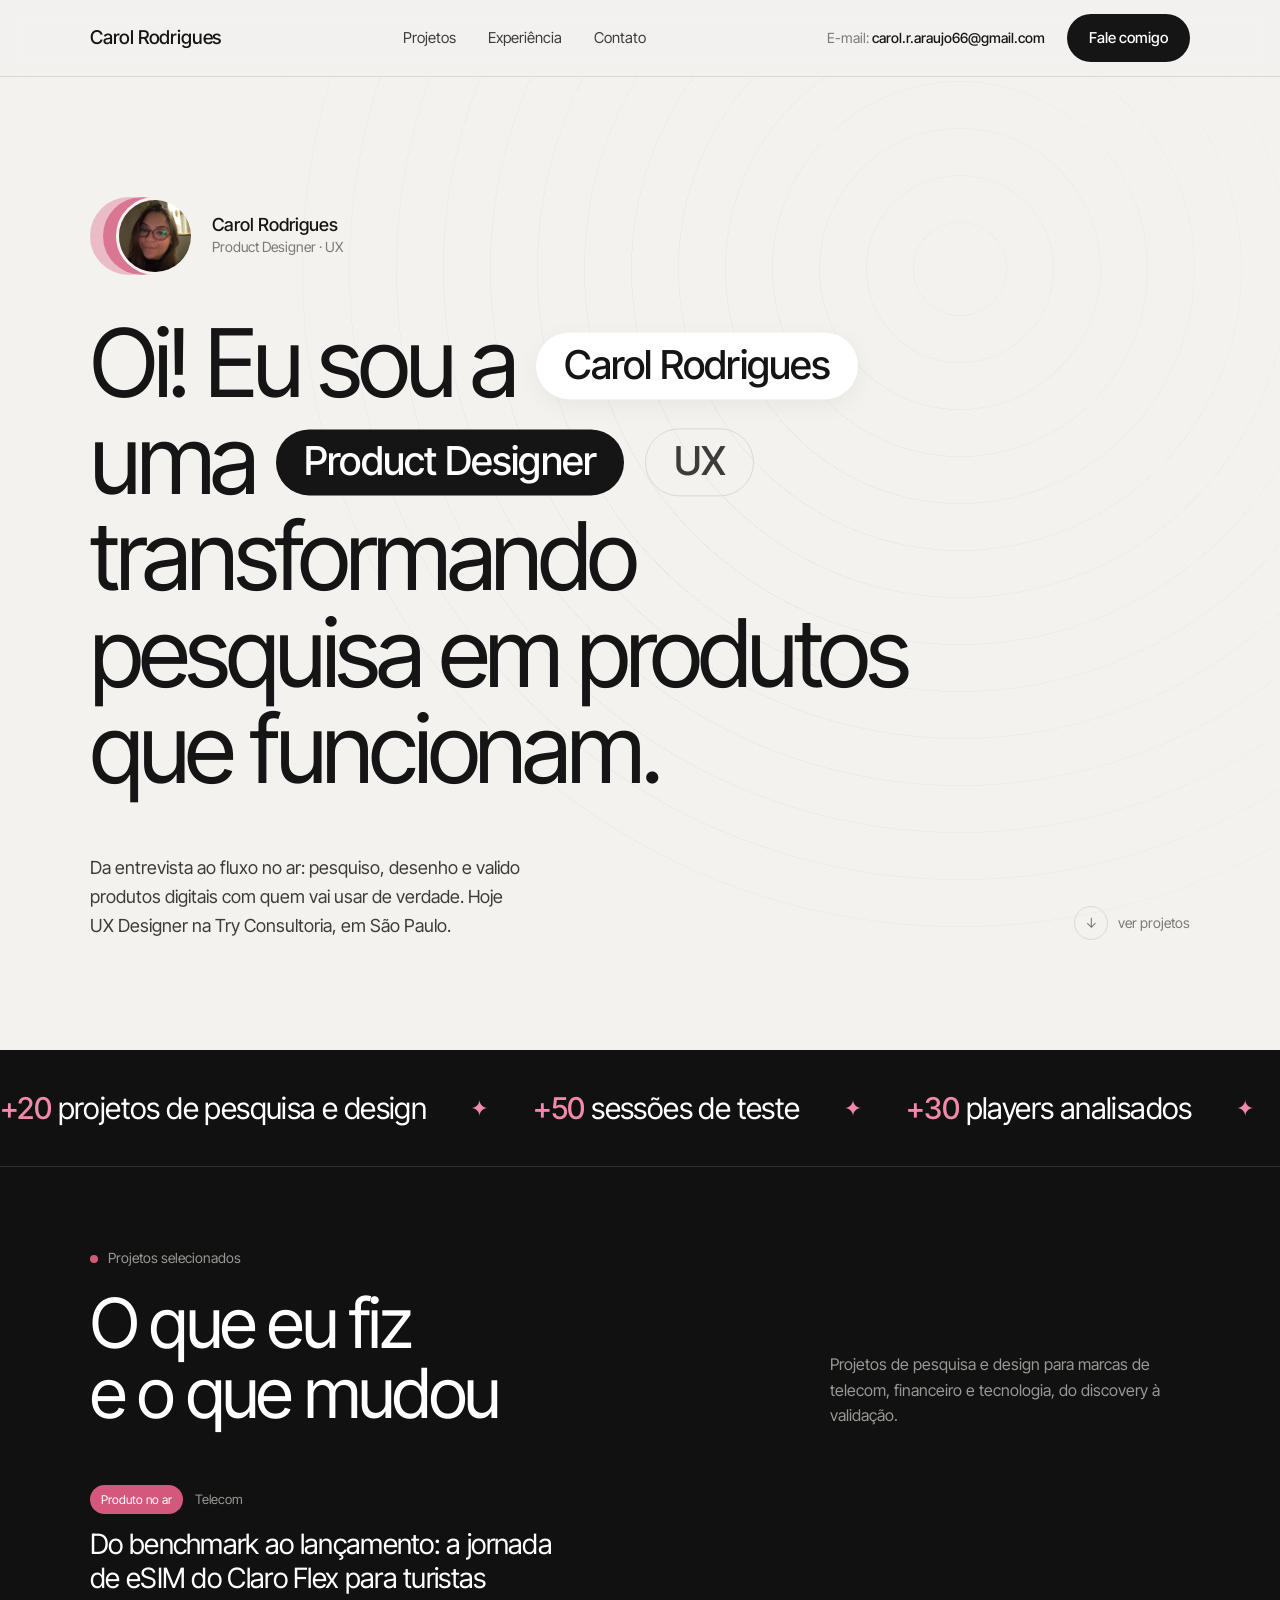
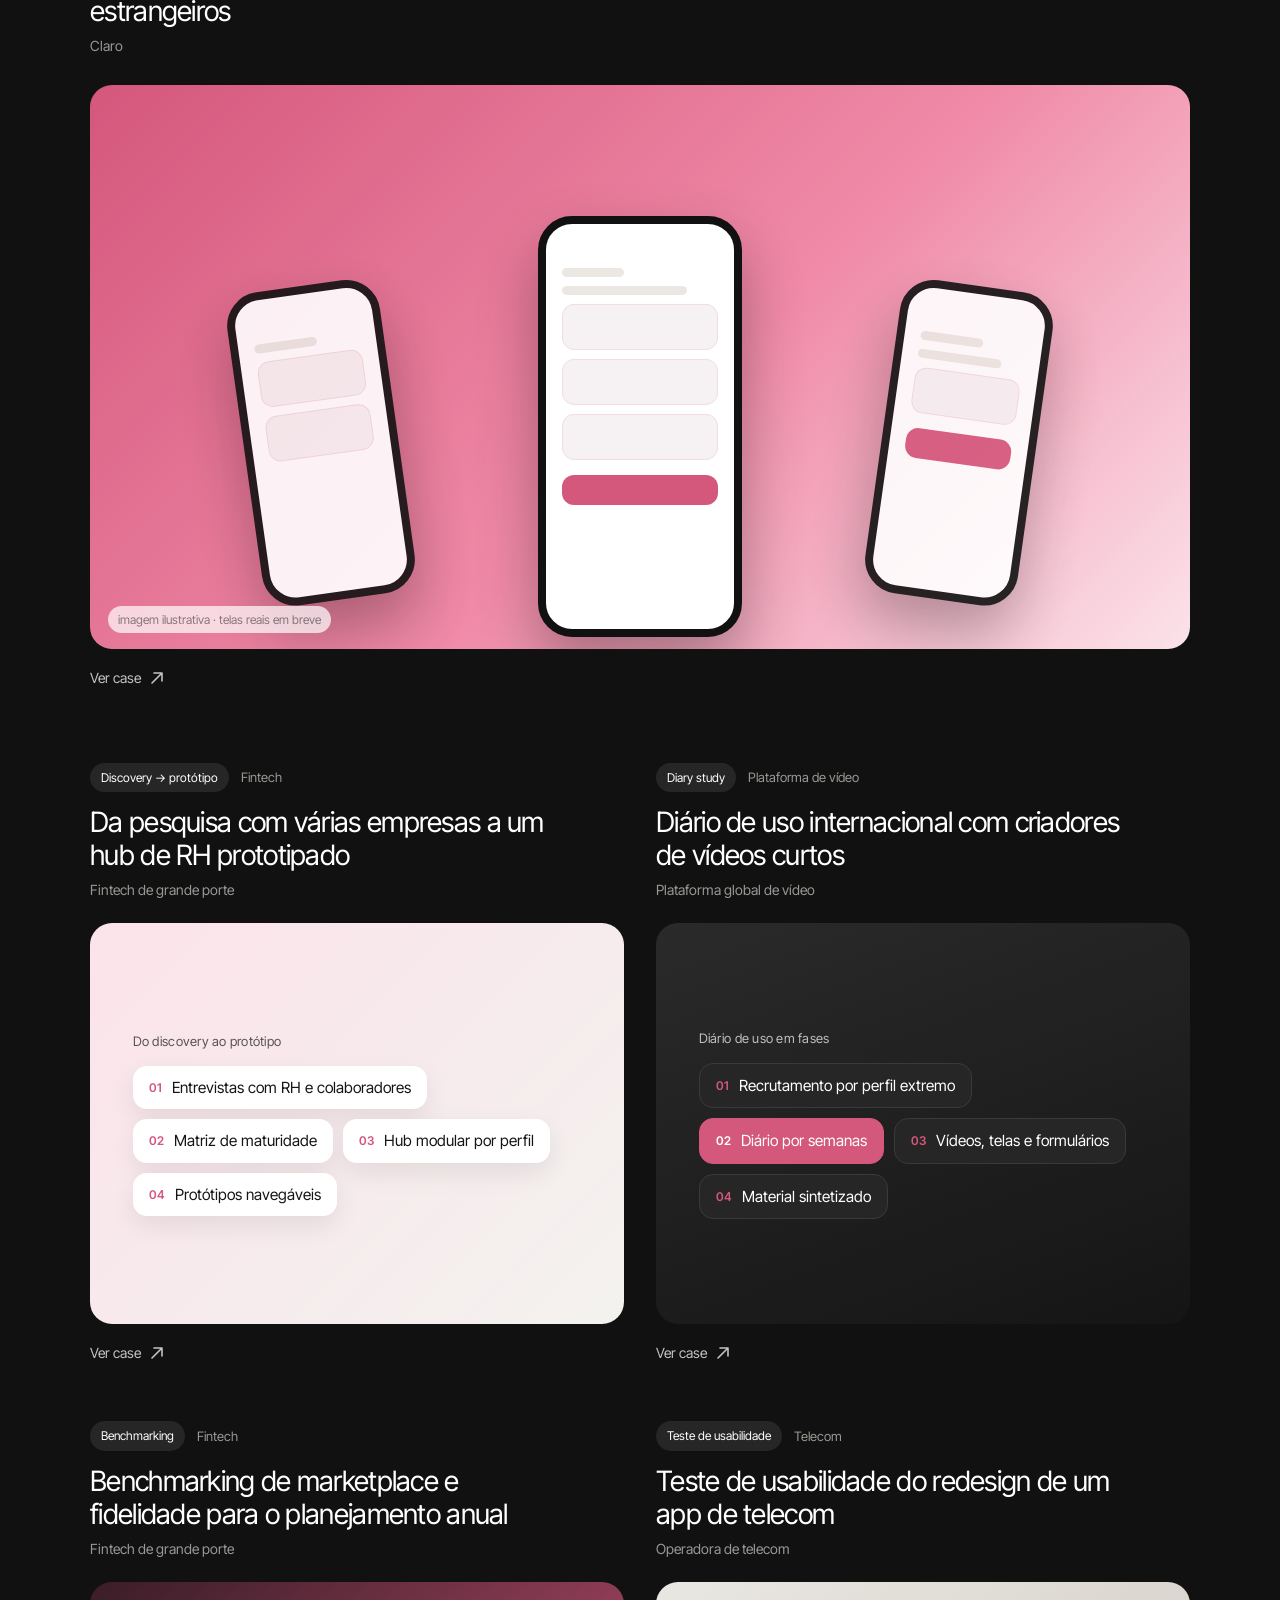
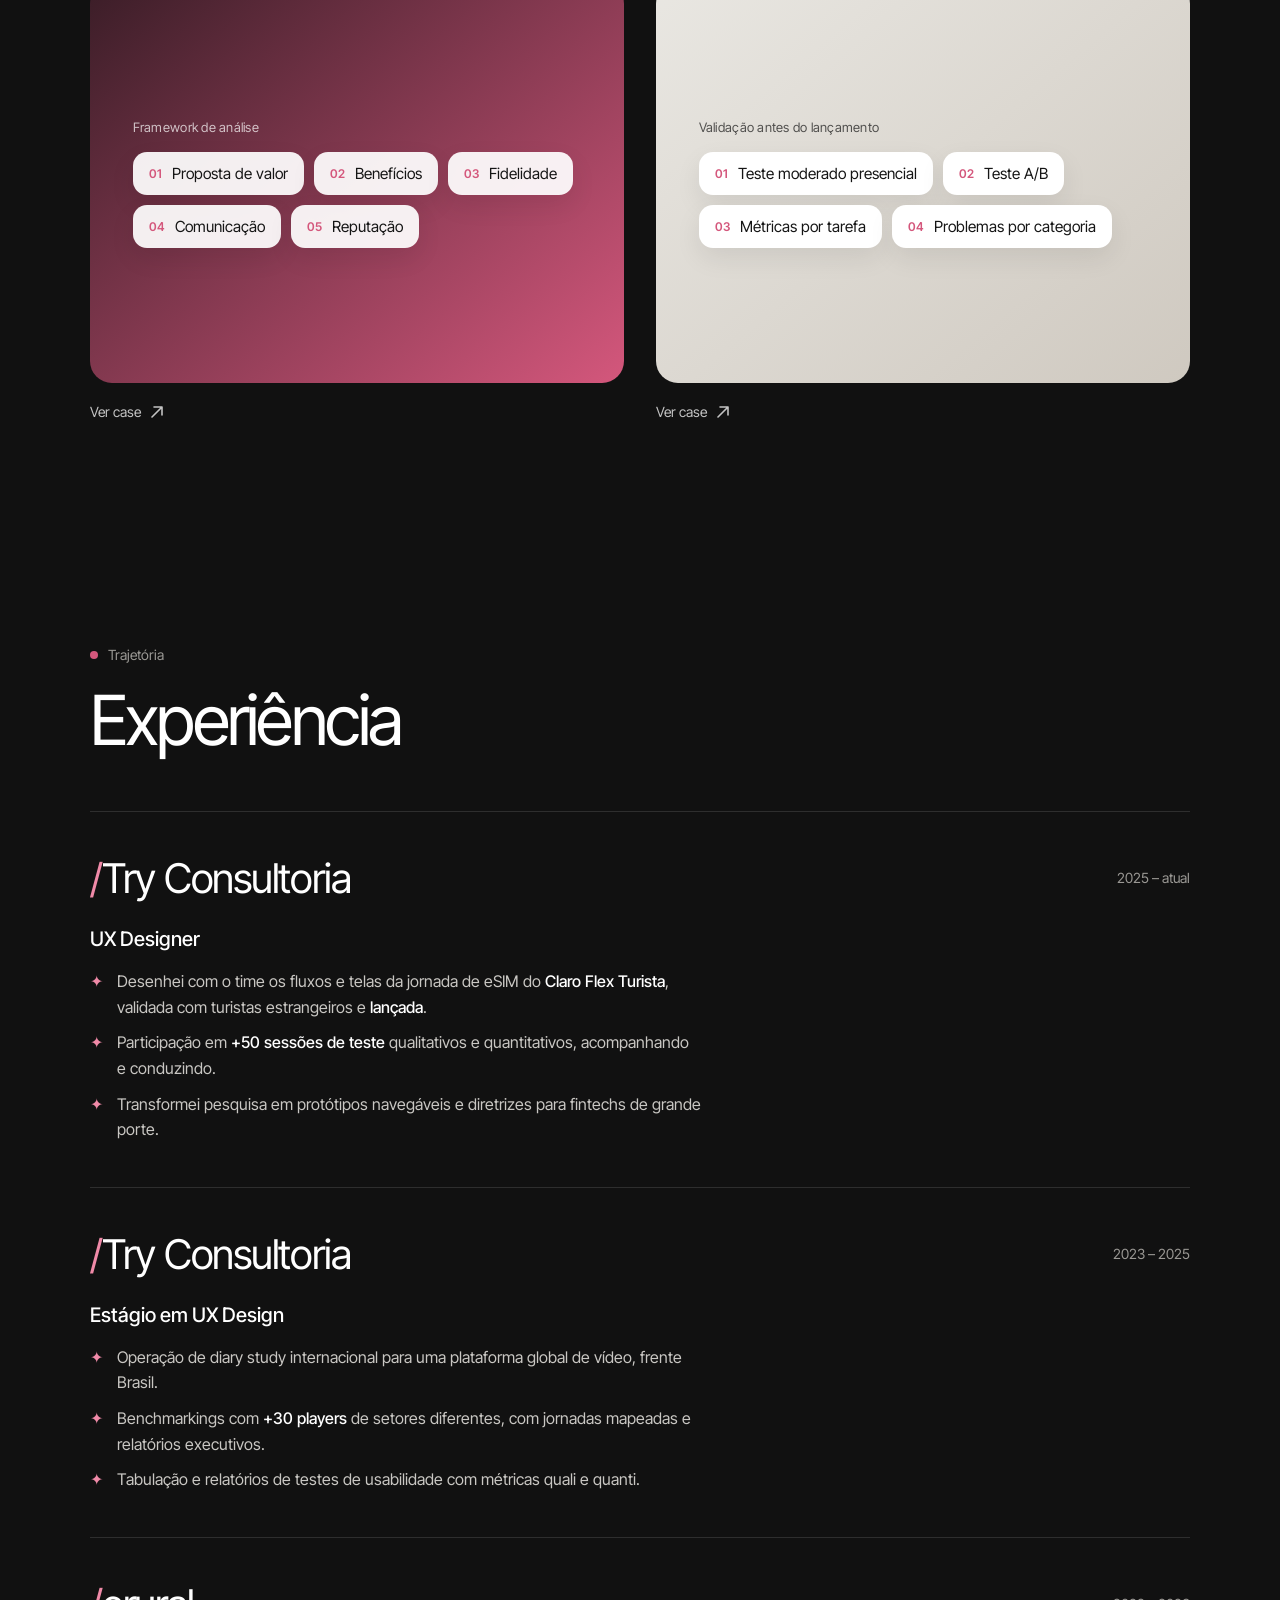
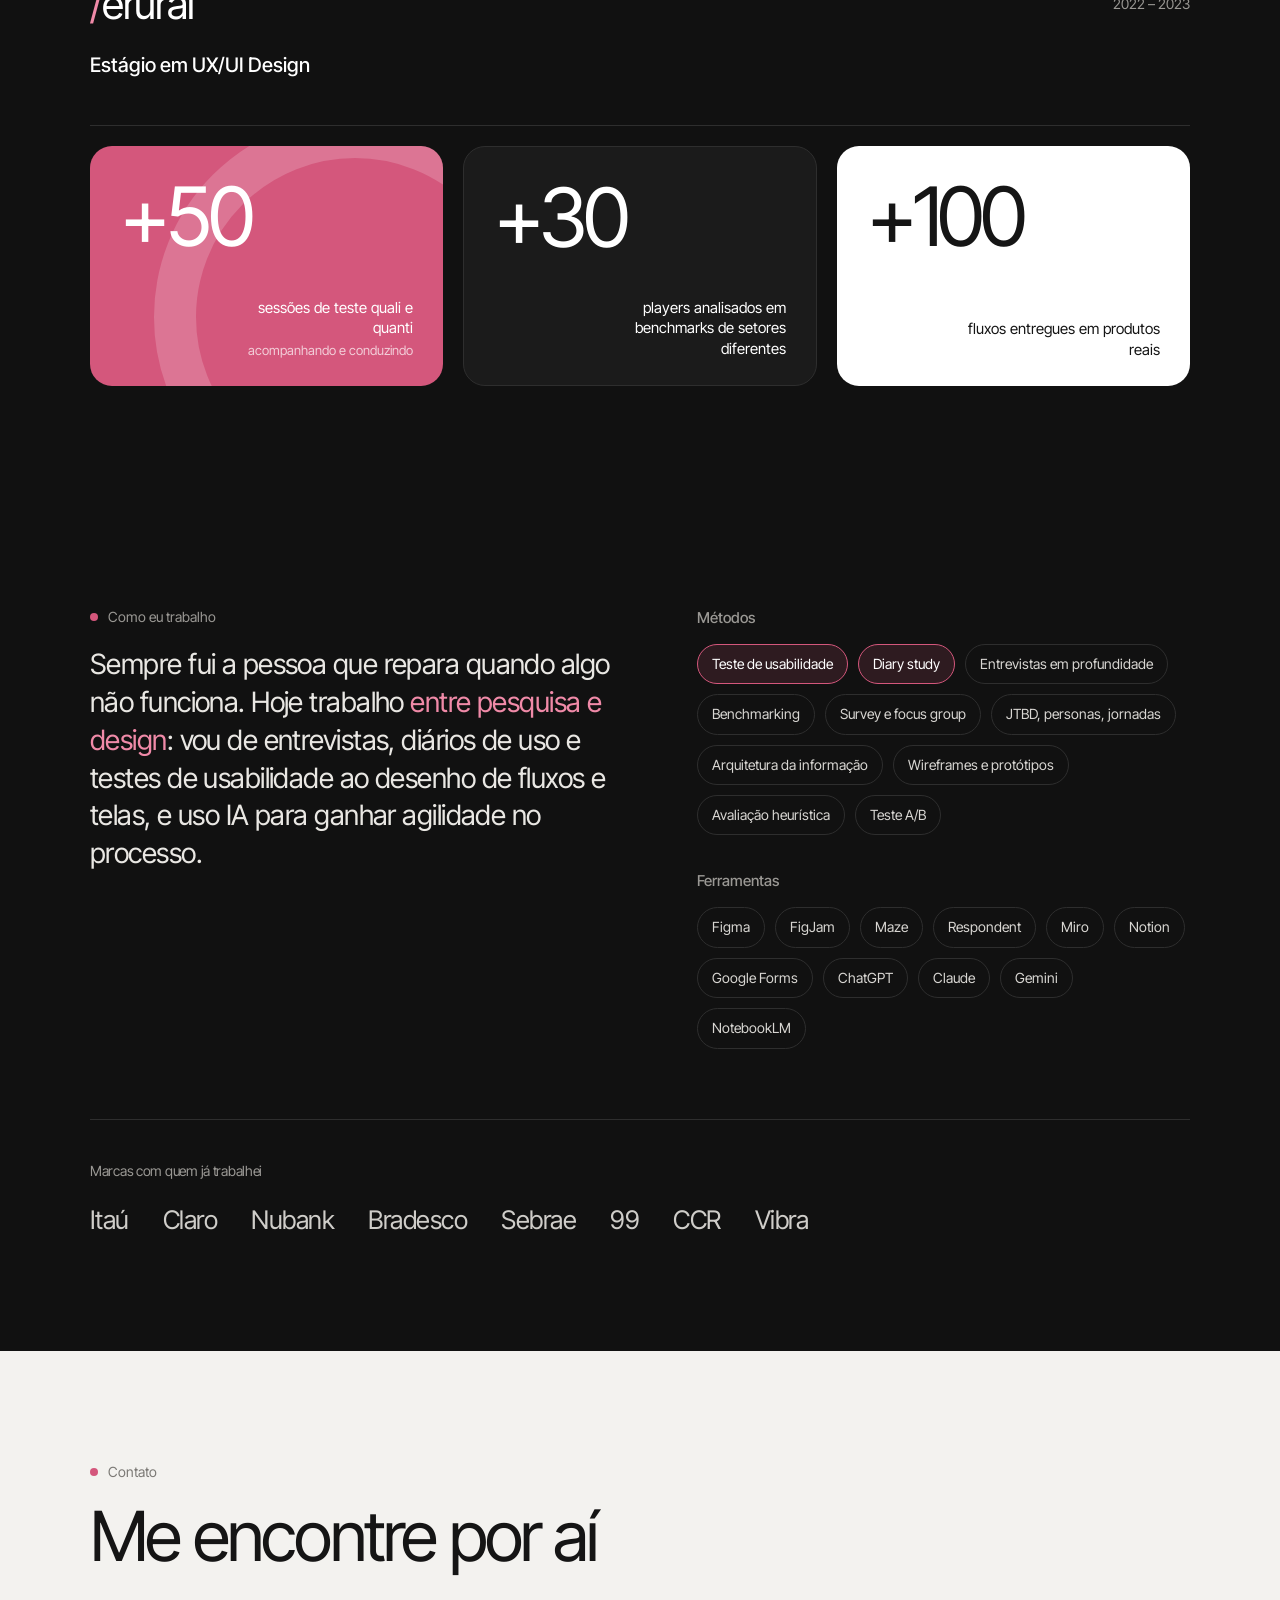
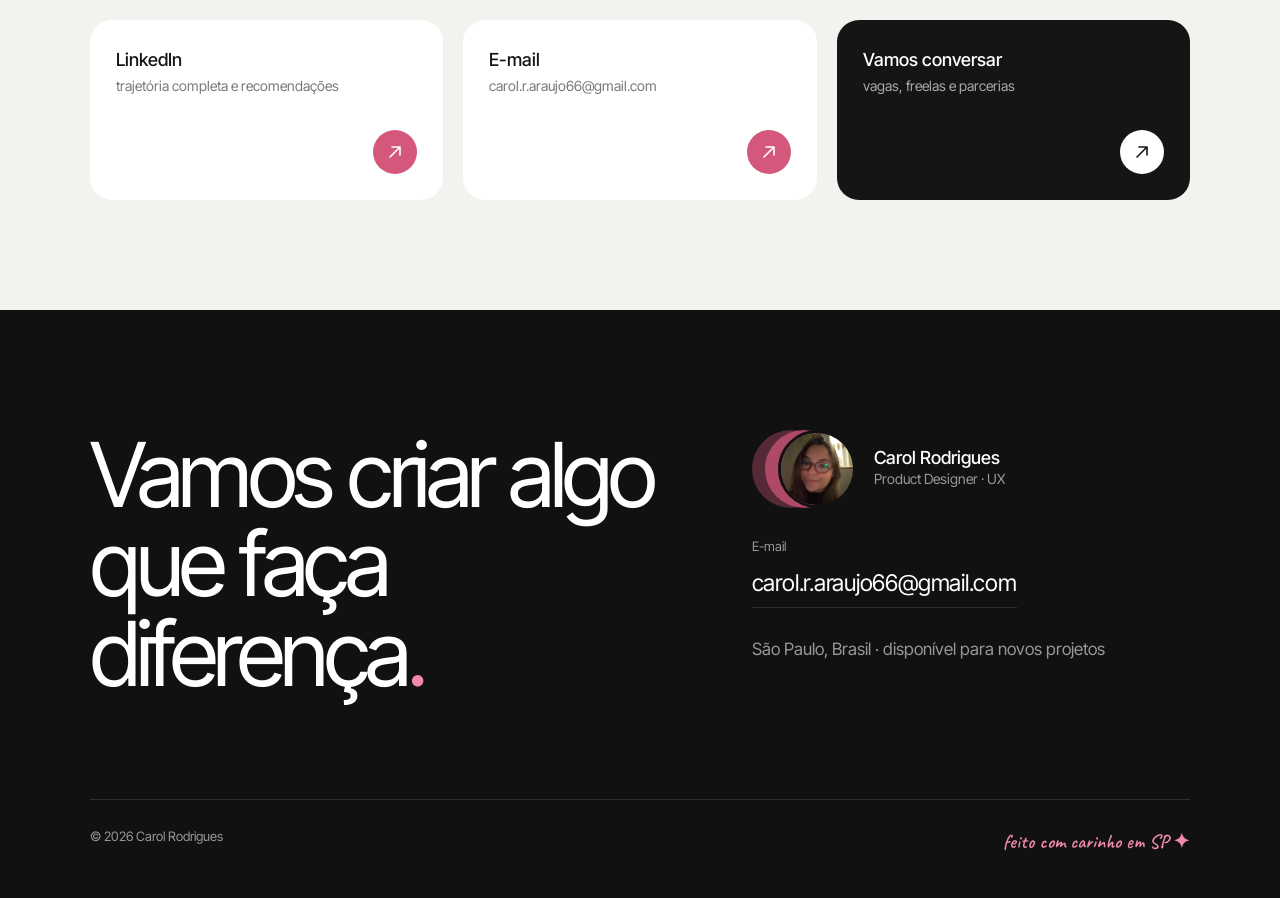
==== commit 272e7fb5: "Troca ilustrações dos cases sem imagens por diagramas do processo Co-Authored-By: Claude Opus 5.5 <n" ====
--- a/index.html
+++ b/index.html
@@ -67,28 +67,28 @@
       <div class="case-meta"><span class="tag">Discovery → protótipo</span><span>Fintech</span></div>
       <h3 class="case-title">Da pesquisa com várias empresas a um hub de RH prototipado</h3>
       <div class="case-client">Fintech de grande porte</div>
-      <div class="case-visual"><div class="vis vis-c"><div class="board"><i></i><i></i><i></i><i></i><i></i><i></i><i></i><i></i><i></i><i></i><i></i><i></i></div><span class="vis-note">imagem ilustrativa</span></div></div>
+      <div class="case-visual"><div class="vis vis-c"><div class="flow"><div class="flow-lbl">Do discovery ao protótipo</div><ol><li><span class="fn">01</span>Entrevistas com RH e colaboradores</li><li><span class="fn">02</span>Matriz de maturidade</li><li><span class="fn">03</span>Hub modular por perfil</li><li><span class="fn">04</span>Protótipos navegáveis</li></ol></div></div></div>
       <span class="case-arrow">Ver case <svg width="16" height="16" viewBox="0 0 16 16" fill="none" aria-hidden="true"><path d="M3 13L13 3M13 3H5M13 3v8" stroke="currentColor" stroke-width="1.6" stroke-linecap="round" stroke-linejoin="round"/></svg></span>
     </a>
         <a class="case reveal" href="cases/criadores.html">
       <div class="case-meta"><span class="tag">Diary study</span><span>Plataforma de vídeo</span></div>
       <h3 class="case-title">Diário de uso internacional com criadores de vídeos curtos</h3>
       <div class="case-client">Plataforma global de vídeo</div>
-      <div class="case-visual"><div class="vis vis-b"><div class="film"><i></i><i></i><i></i><i></i><i></i></div><span class="vis-note">imagem ilustrativa</span></div></div>
+      <div class="case-visual"><div class="vis vis-b"><div class="flow"><div class="flow-lbl">Diário de uso em fases</div><ol><li><span class="fn">01</span>Recrutamento por perfil extremo</li><li><span class="fn">02</span>Diário por semanas</li><li><span class="fn">03</span>Vídeos, telas e formulários</li><li><span class="fn">04</span>Material sintetizado</li></ol></div></div></div>
       <span class="case-arrow">Ver case <svg width="16" height="16" viewBox="0 0 16 16" fill="none" aria-hidden="true"><path d="M3 13L13 3M13 3H5M13 3v8" stroke="currentColor" stroke-width="1.6" stroke-linecap="round" stroke-linejoin="round"/></svg></span>
     </a>
         <a class="case reveal" href="cases/marketplace.html">
       <div class="case-meta"><span class="tag">Benchmarking</span><span>Fintech</span></div>
       <h3 class="case-title">Benchmarking de marketplace e fidelidade para o planejamento anual</h3>
       <div class="case-client">Fintech de grande porte</div>
-      <div class="case-visual"><div class="vis vis-d"><div class="bars"><i style="height:45%"></i><i style="height:70%"></i><i style="height:95%"></i><i style="height:60%"></i><i style="height:80%"></i><i style="height:52%"></i></div><span class="vis-note">imagem ilustrativa</span></div></div>
+      <div class="case-visual"><div class="vis vis-d"><div class="flow"><div class="flow-lbl">Framework de análise</div><ol><li><span class="fn">01</span>Proposta de valor</li><li><span class="fn">02</span>Benefícios</li><li><span class="fn">03</span>Fidelidade</li><li><span class="fn">04</span>Comunicação</li><li><span class="fn">05</span>Reputação</li></ol></div></div></div>
       <span class="case-arrow">Ver case <svg width="16" height="16" viewBox="0 0 16 16" fill="none" aria-hidden="true"><path d="M3 13L13 3M13 3H5M13 3v8" stroke="currentColor" stroke-width="1.6" stroke-linecap="round" stroke-linejoin="round"/></svg></span>
     </a>
         <a class="case reveal" href="cases/telecom.html">
       <div class="case-meta"><span class="tag">Teste de usabilidade</span><span>Telecom</span></div>
       <h3 class="case-title">Teste de usabilidade do redesign de um app de telecom</h3>
       <div class="case-client">Operadora de telecom</div>
-      <div class="case-visual"><div class="vis vis-e"><div class="rows"><i class="ok"></i><i></i><i class="bad"></i><i></i><i class="ok"></i><i class="bad"></i></div><span class="vis-note">imagem ilustrativa</span></div></div>
+      <div class="case-visual"><div class="vis vis-e"><div class="flow"><div class="flow-lbl">Validação antes do lançamento</div><ol><li><span class="fn">01</span>Teste moderado presencial</li><li><span class="fn">02</span>Teste A/B</li><li><span class="fn">03</span>Métricas por tarefa</li><li><span class="fn">04</span>Problemas por categoria</li></ol></div></div></div>
       <span class="case-arrow">Ver case <svg width="16" height="16" viewBox="0 0 16 16" fill="none" aria-hidden="true"><path d="M3 13L13 3M13 3H5M13 3v8" stroke="currentColor" stroke-width="1.6" stroke-linecap="round" stroke-linejoin="round"/></svg></span>
     </a>
       </div>
--- a/assets/style.css
+++ b/assets/style.css
@@ -279,3 +279,17 @@
   .btn{padding:10px 18px;font-size:14px}
   .hero-foot p{font-size:16px}
 }
+
+/* diagrama de processo (cases sem imagens de tela) */
+.flow{width:84%;max-width:620px}
+.flow-lbl{font-size:13px;letter-spacing:.02em;margin-bottom:14px;opacity:.7}
+.flow ol{list-style:none;display:flex;flex-wrap:wrap;gap:10px}
+.flow li{display:flex;align-items:center;gap:10px;padding:12px 16px;border-radius:14px;font-size:clamp(13px,1.2vw,16px);line-height:1.25;background:#fff;color:var(--ink);box-shadow:0 10px 26px rgba(0,0,0,.08)}
+.flow .fn{font-size:12px;font-weight:600;color:var(--accent)}
+.vis-b .flow,.vis-d .flow{color:#fff}
+.vis-b .flow li{background:var(--dark-3);color:#fff;box-shadow:none;border:1px solid #3a3a3a}
+.vis-b .flow li:nth-child(2){background:var(--accent);border-color:var(--accent)}
+.vis-b .flow li:nth-child(2) .fn{color:#fff}
+.vis-d .flow li{background:rgba(255,255,255,.92)}
+.vis-c .flow-lbl,.vis-e .flow-lbl{color:var(--ink)}
+@media (max-width:600px){.flow{width:88%}.flow li{padding:9px 12px}.flow ol{gap:7px}}
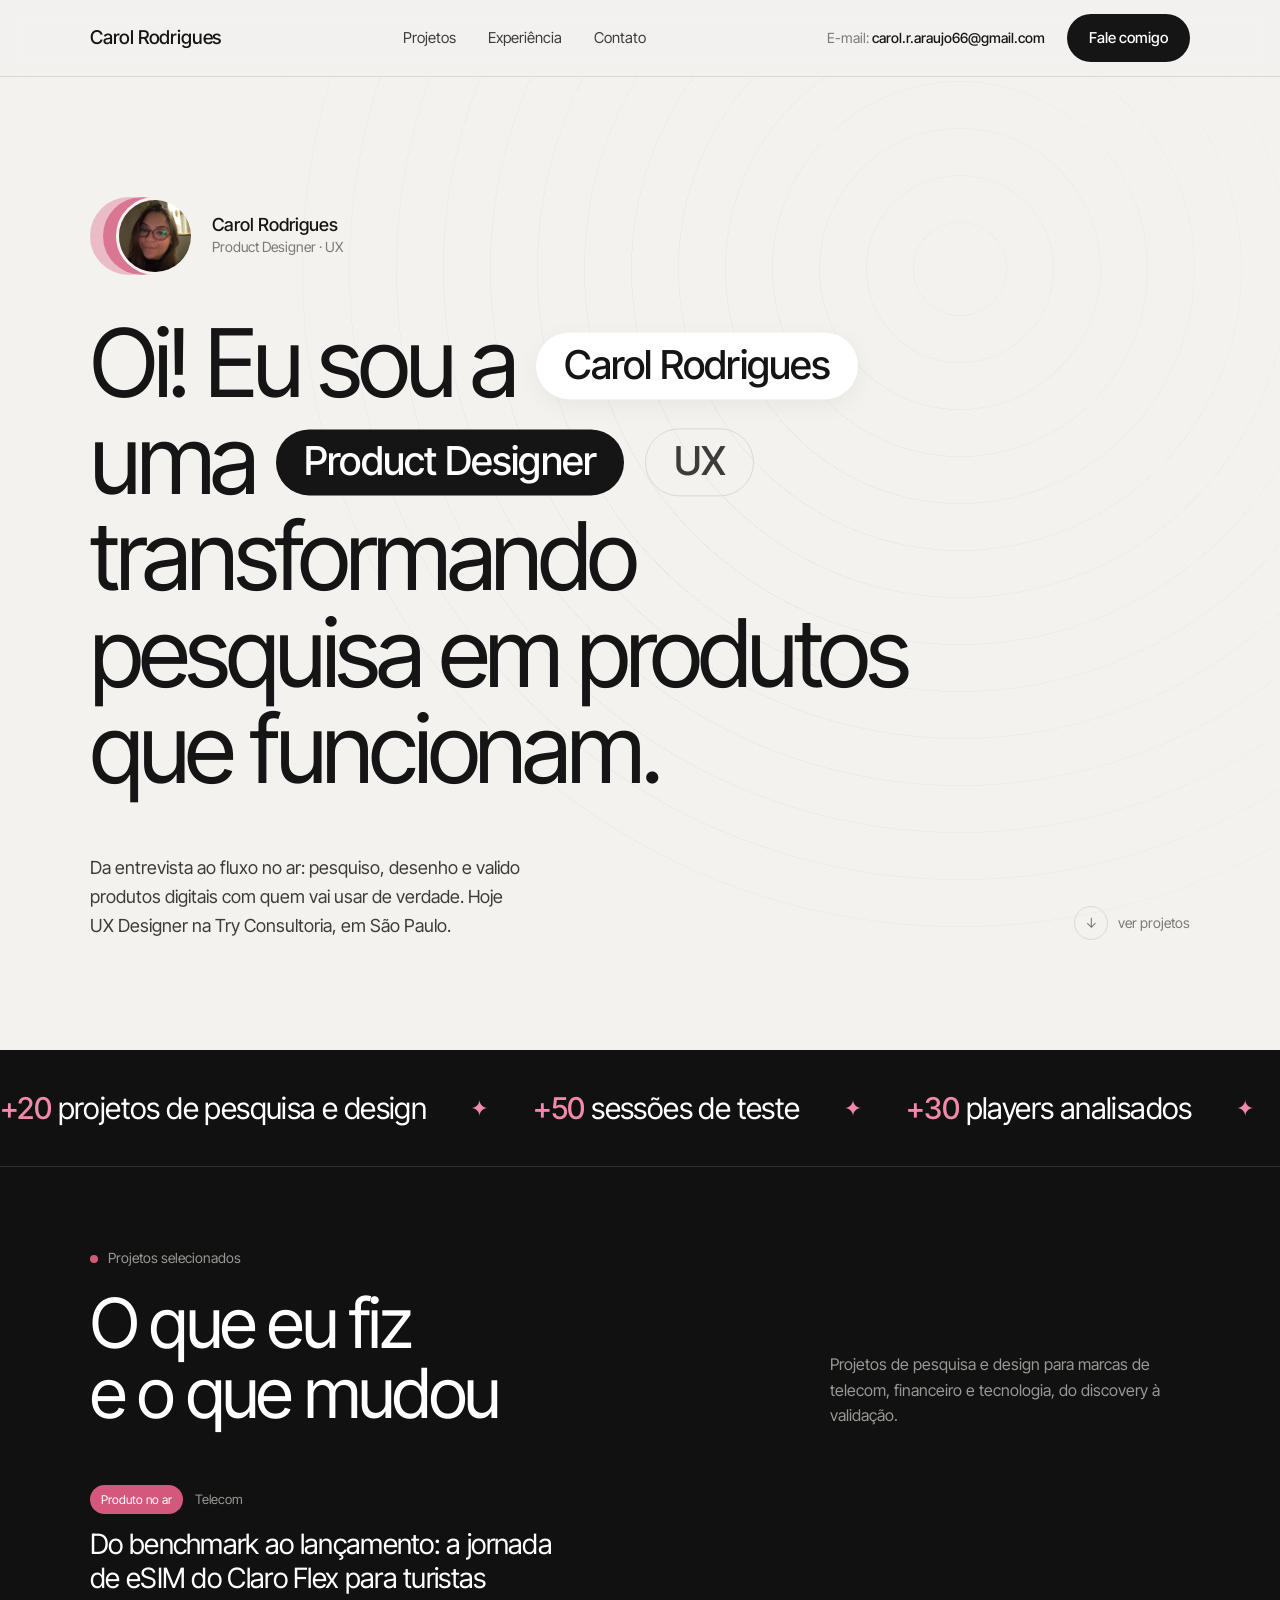
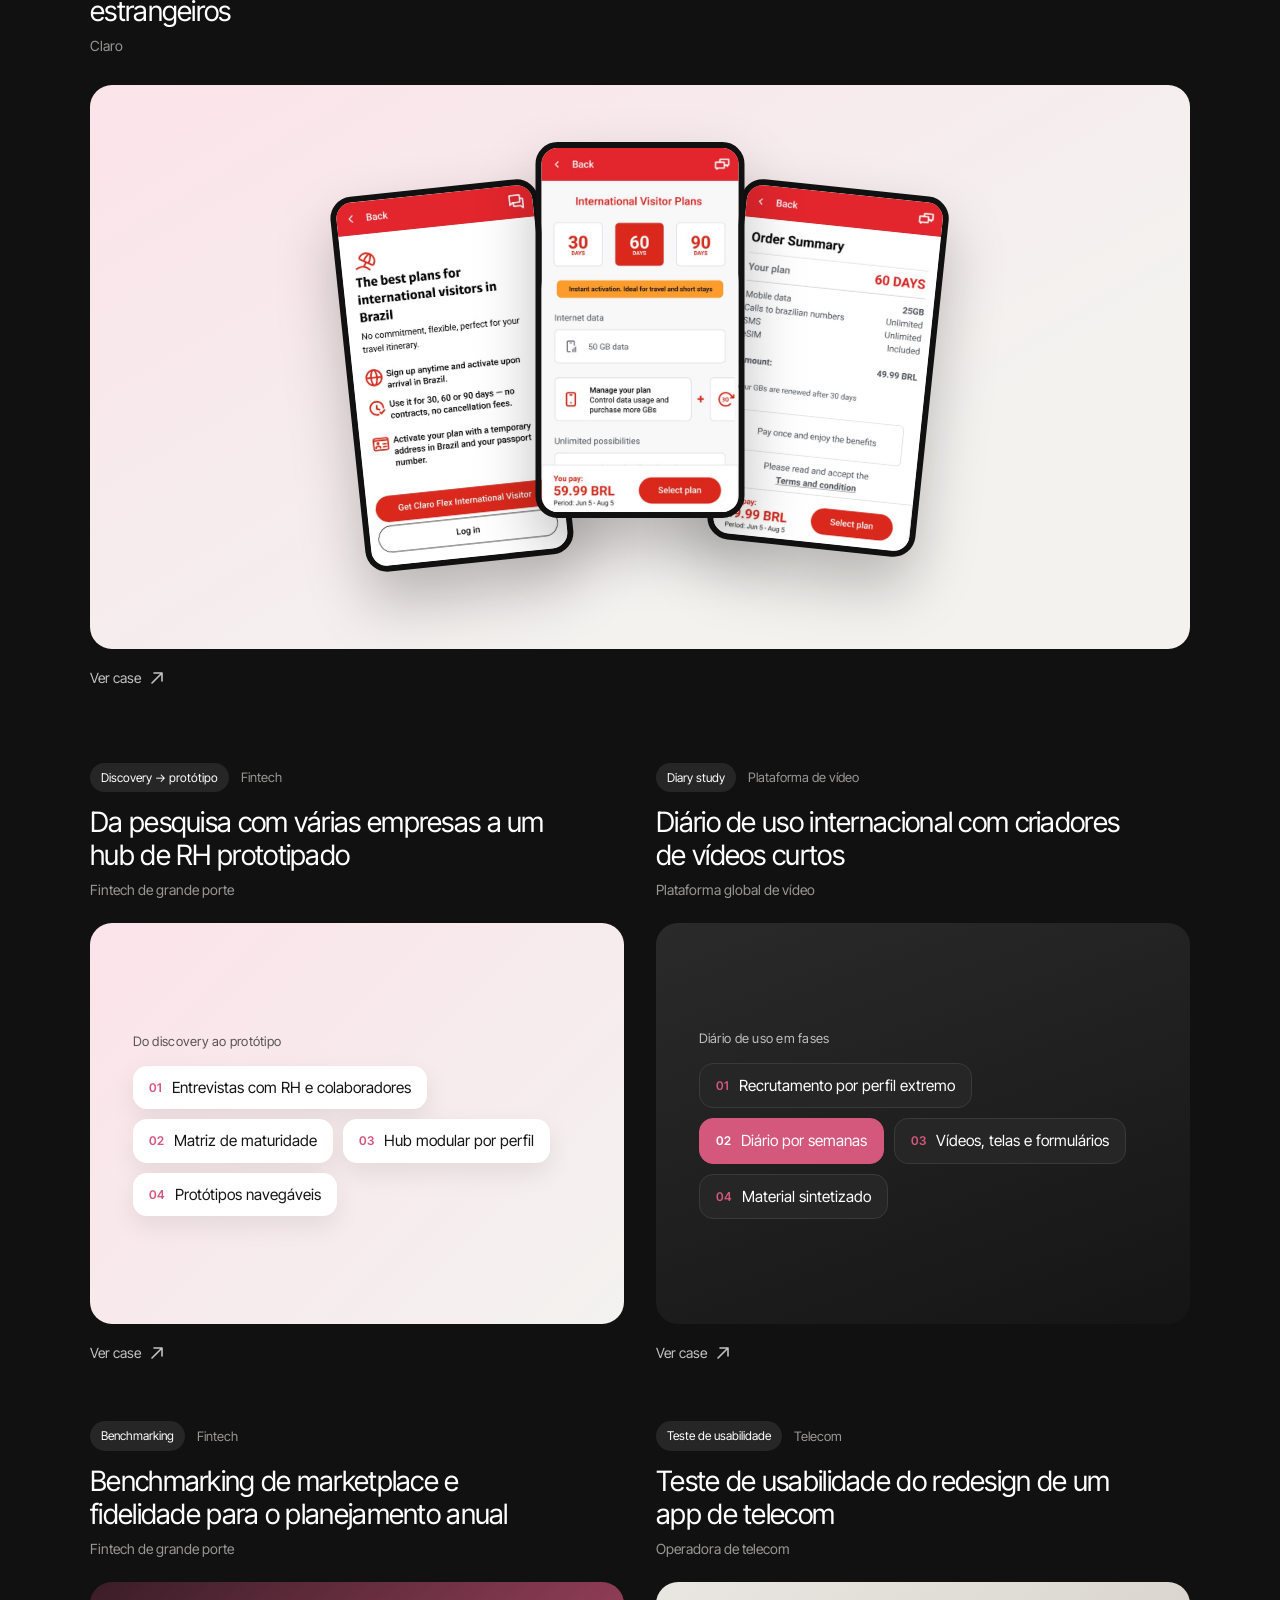
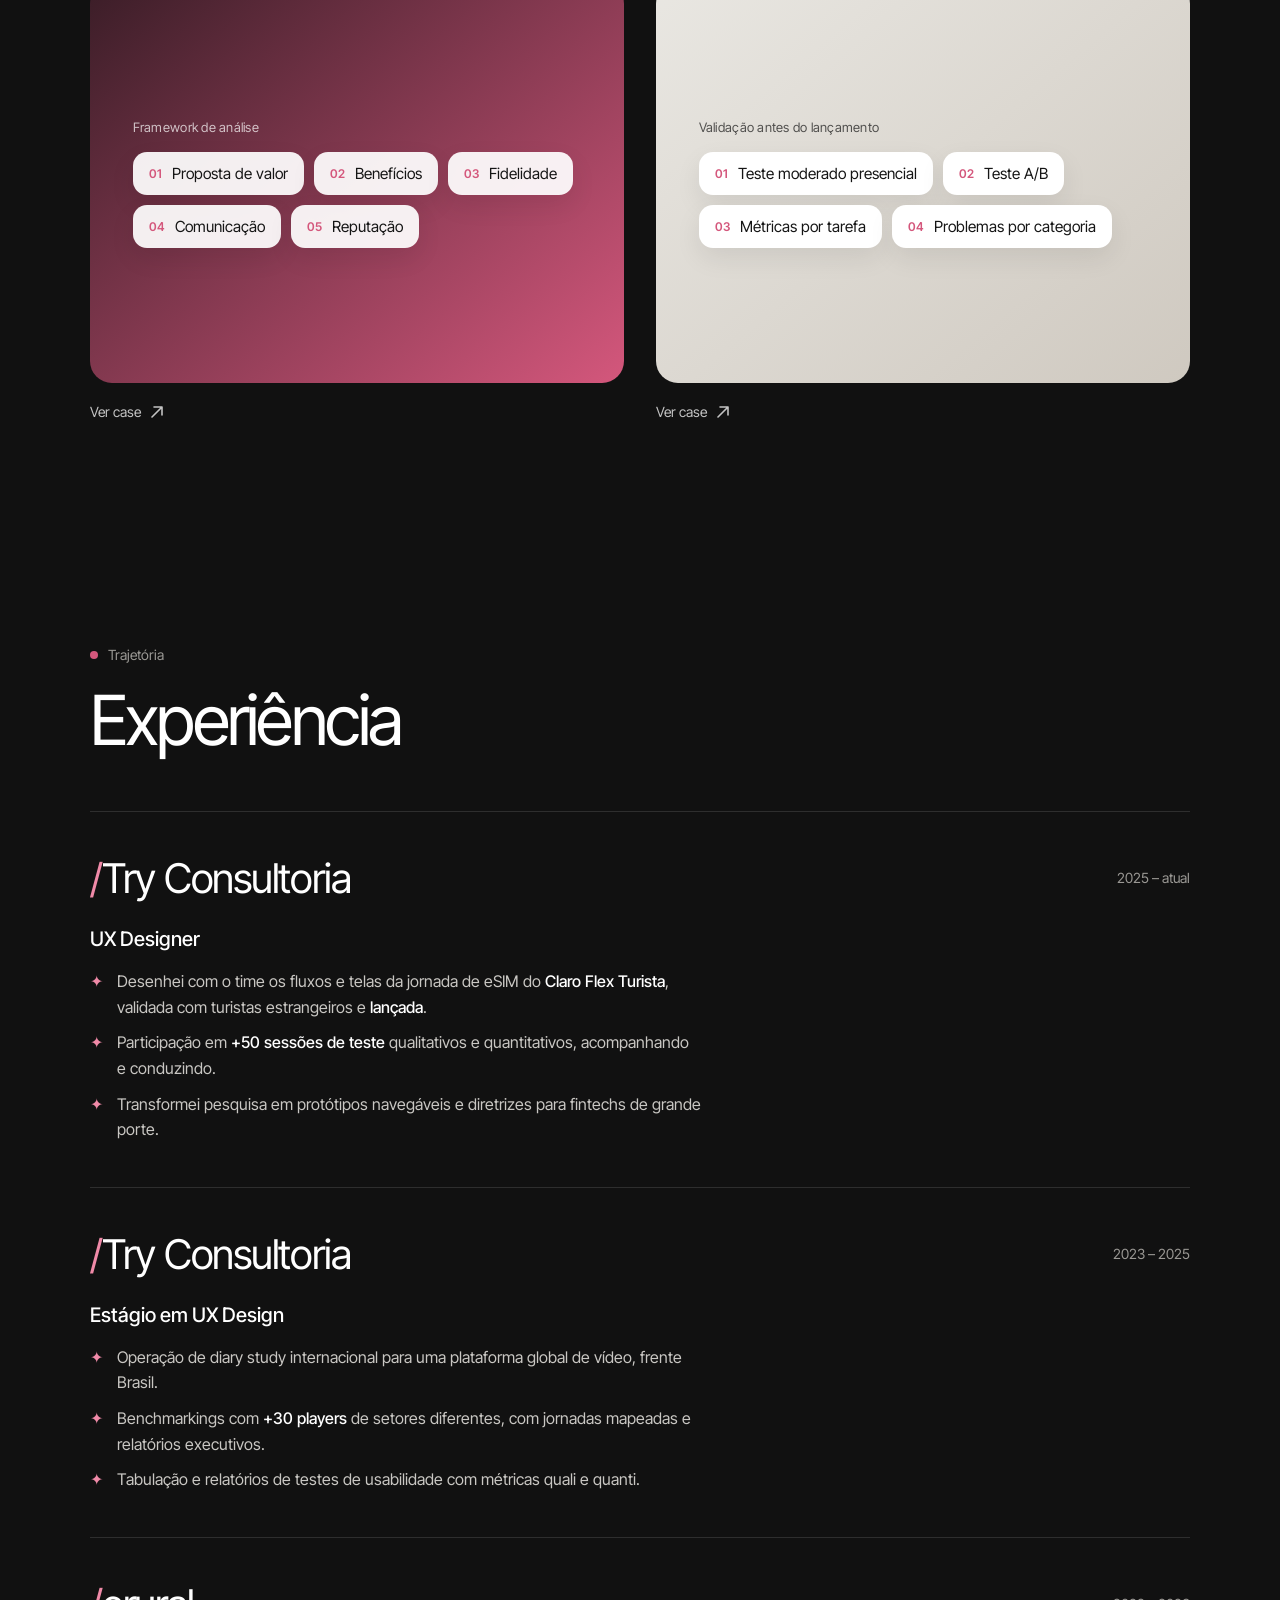
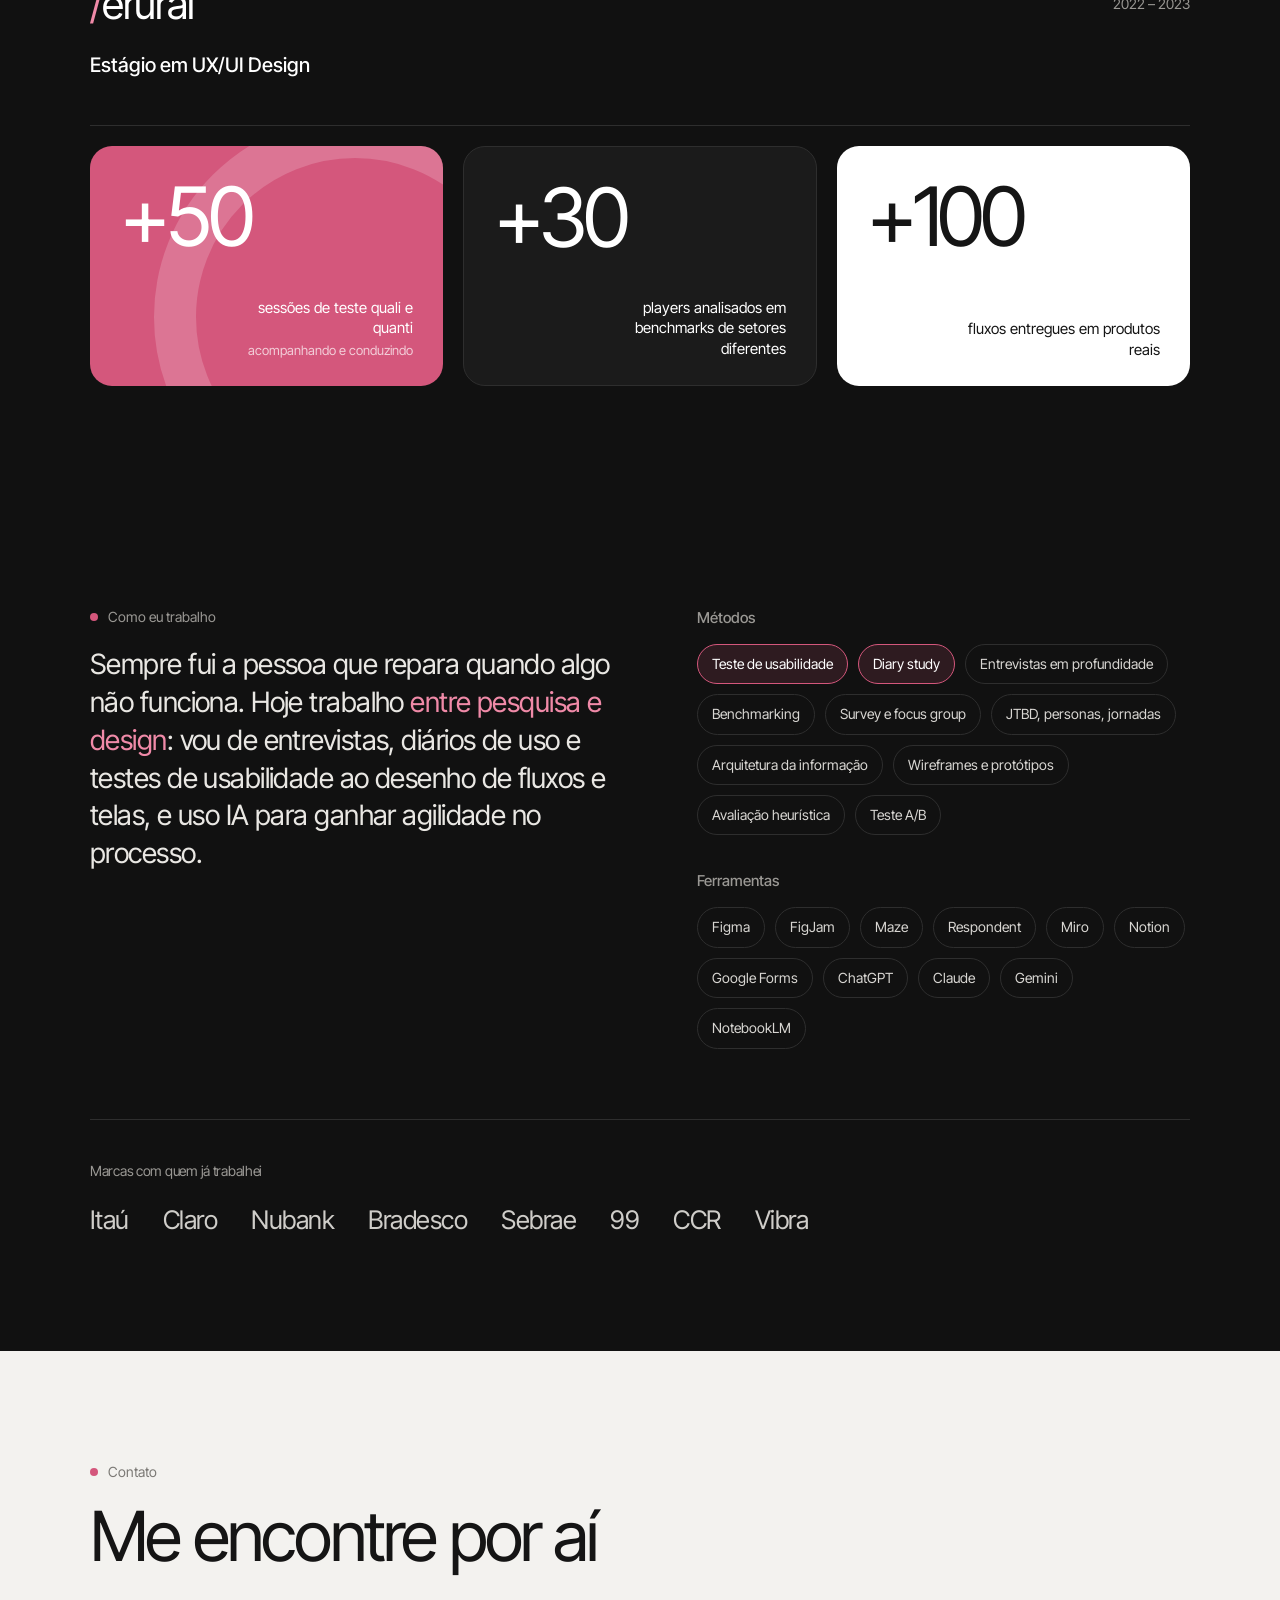
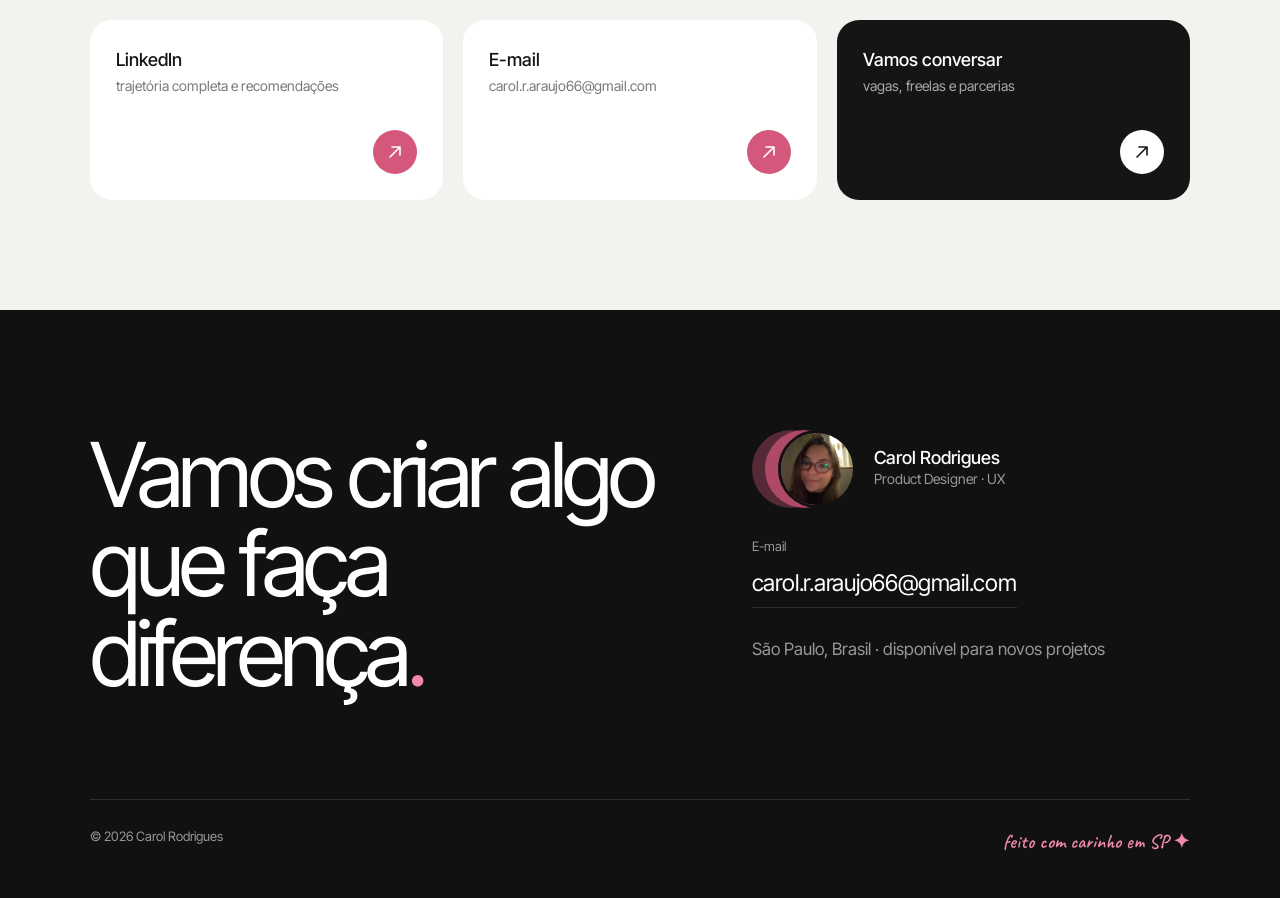
==== commit 02cfd57f: "Case Claro Flex Turista com as telas reais da jornada Co-Authored-By: Claude Opus 5.5 <noreply@anthr" ====
--- a/index.html
+++ b/index.html
@@ -59,7 +59,7 @@
       <div class="case-meta"><span class="tag live">Produto no ar</span><span>Telecom</span></div>
       <h3 class="case-title">Do benchmark ao lançamento: a jornada de eSIM do Claro Flex para turistas estrangeiros</h3>
       <div class="case-client">Claro</div>
-      <div class="case-visual"><div class="vis vis-a"><div class="phone side"><i class="w60"></i><i class="card"></i><i class="card"></i></div><div class="phone"><i class="w40"></i><i class="w80"></i><i class="card"></i><i class="card"></i><i class="card"></i><i class="acc"></i></div><div class="phone side2"><i class="w60"></i><i class="w80"></i><i class="card"></i><i class="acc"></i></div><span class="vis-note">imagem ilustrativa · telas reais em breve</span></div></div>
+      <div class="case-visual"><div class="vis vis-shots"><img class="shot s1" src="assets/claro/explicativa.jpg" alt="Tela de apresentação dos planos para turistas" loading="lazy"><img class="shot s2" src="assets/claro/planos-60.jpg" alt="Tela de escolha do plano de 30, 60 ou 90 dias" loading="lazy"><img class="shot s3" src="assets/claro/resumo.jpg" alt="Resumo do pedido" loading="lazy"></div></div>
       <span class="case-arrow">Ver case <svg width="16" height="16" viewBox="0 0 16 16" fill="none" aria-hidden="true"><path d="M3 13L13 3M13 3H5M13 3v8" stroke="currentColor" stroke-width="1.6" stroke-linecap="round" stroke-linejoin="round"/></svg></span>
     </a>
       <div class="grid-2">
--- a/assets/style.css
+++ b/assets/style.css
@@ -269,7 +269,7 @@
   .nav .wrap{height:64px}
   .hero{padding:72px 0 80px}
   .section,.links-sec{padding:80px 0}
-  .case-visual{aspect-ratio:4/3}
+  .case-visual,.cs-visual{aspect-ratio:4/3}
   .phone.side,.phone.side2{display:none}
   .phone{width:150px}
   .job{grid-template-columns:1fr}
@@ -293,3 +293,26 @@
 .vis-d .flow li{background:rgba(255,255,255,.92)}
 .vis-c .flow-lbl,.vis-e .flow-lbl{color:var(--ink)}
 @media (max-width:600px){.flow{width:88%}.flow li{padding:9px 12px}.flow ol{gap:7px}}
+
+/* telas reais (Claro Flex Turista) */
+.vis-shots{background:linear-gradient(150deg,#fbe3ea 0%,#f3f2ef 70%);overflow:hidden}
+.shot{position:absolute;width:clamp(120px,19%,230px);border-radius:22px;border:6px solid #111;box-shadow:0 30px 60px rgba(0,0,0,.25);background:#fff}
+.shot.s2{z-index:2;left:50%;top:10%;transform:translateX(-50%)}
+.shot.s1{left:50%;top:18%;transform:translateX(-140%) rotate(-6deg)}
+.shot.s3{left:50%;top:18%;transform:translateX(40%) rotate(6deg)}
+.gallery{padding:70px 0 30px;border-top:1px solid var(--line)}
+.gallery .h2{margin-bottom:40px}
+.stage{margin-bottom:56px}
+.stage-head{display:flex;gap:18px;align-items:flex-start;margin-bottom:20px}
+.stage-n{font-size:14px;font-weight:600;color:var(--accent);padding-top:5px}
+.stage h3{font-weight:500;font-size:clamp(22px,2vw,26px);letter-spacing:-.02em}
+.stage p{color:var(--muted);font-size:15px;max-width:56ch}
+.shots{display:flex;gap:20px;overflow-x:auto;scroll-snap-type:x proximity;scroll-padding-inline:max(40px,calc((100vw - var(--wrap))/2 + 40px));padding:6px max(40px,calc((100vw - var(--wrap))/2 + 40px)) 18px;scrollbar-width:thin}
+.shots figure{flex:none;width:clamp(170px,18vw,230px);scroll-snap-align:start}
+.shots img{width:100%;height:auto;aspect-ratio:9/16.6;object-fit:cover;object-position:top;border-radius:18px;border:1px solid var(--line);background:#fff;box-shadow:0 14px 30px rgba(0,0,0,.06)}
+.shots figcaption{font-size:13px;color:var(--muted);margin-top:10px;line-height:1.35}
+@media (max-width:600px){
+  .shots{padding:6px 16px 16px;gap:14px;scroll-padding-inline:16px}
+  .shots figure{width:62vw}
+  .shot{width:34%;border-width:4px;border-radius:16px}
+}
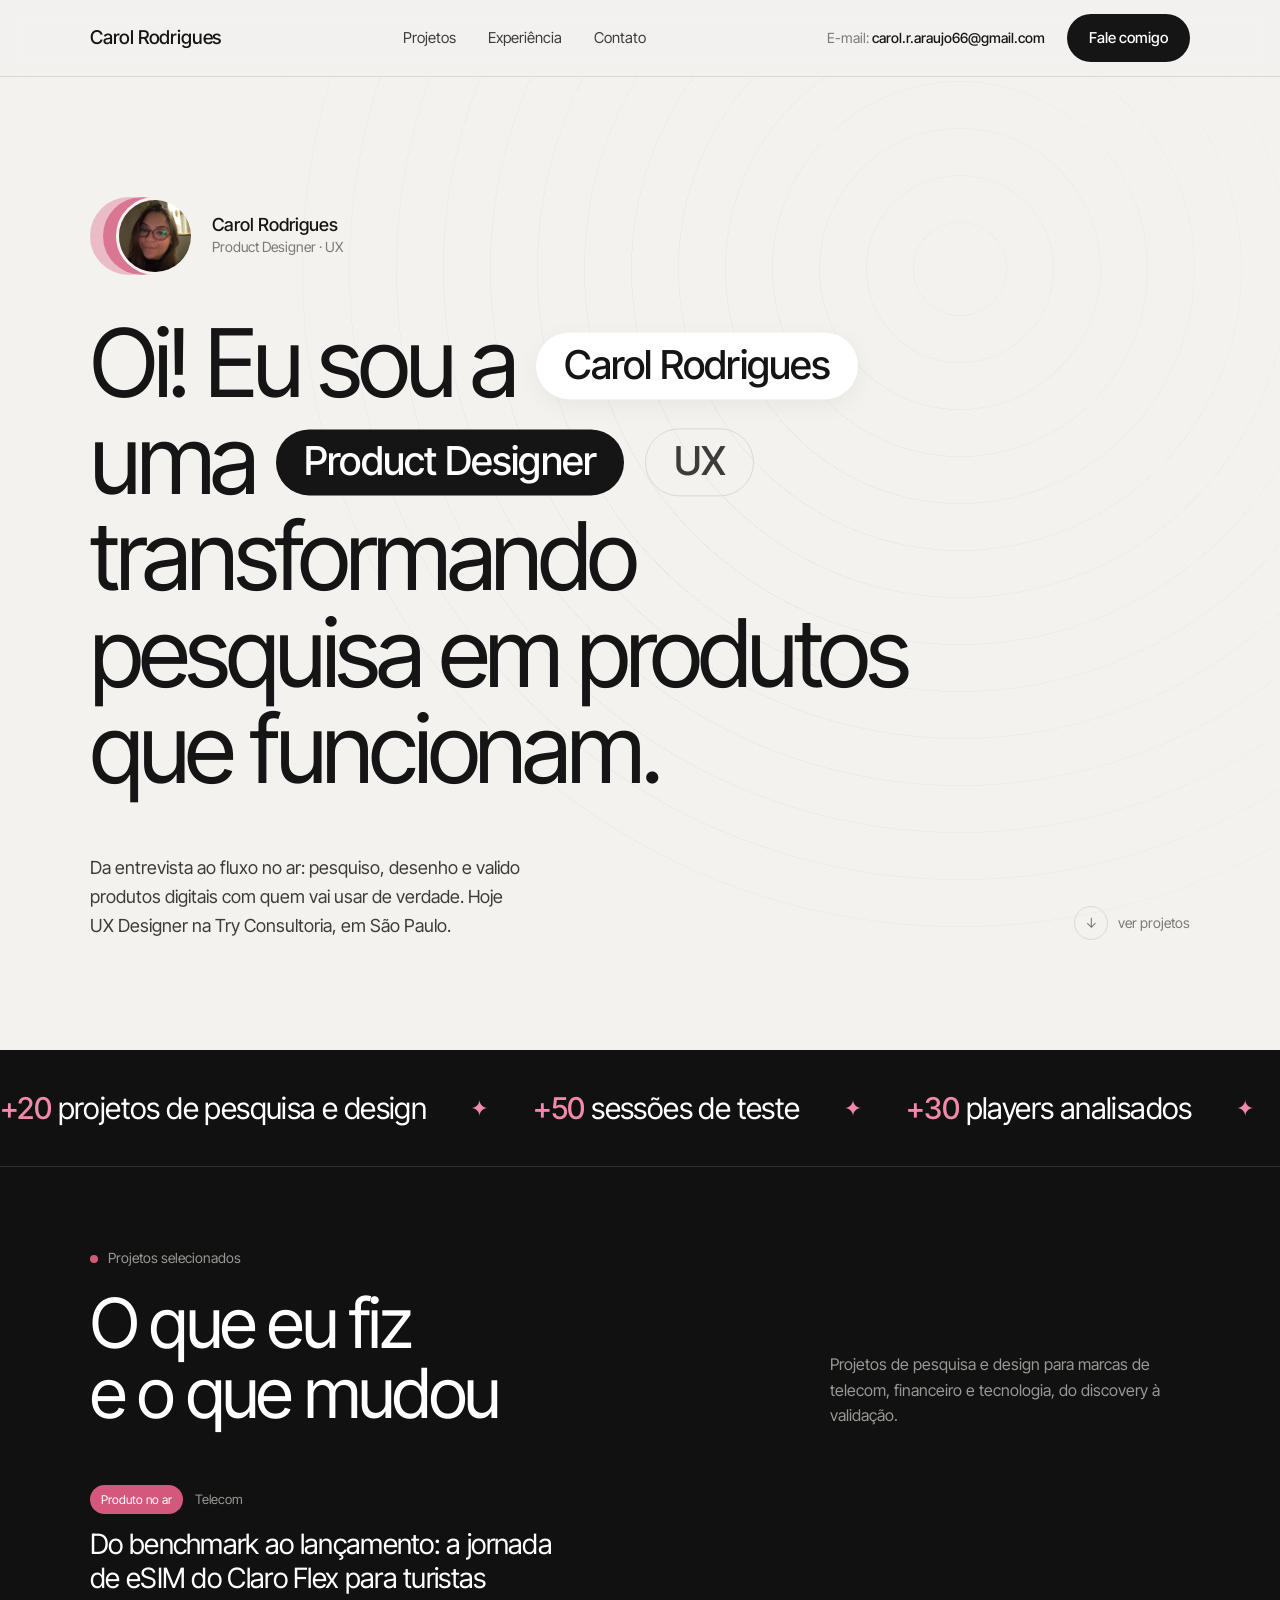
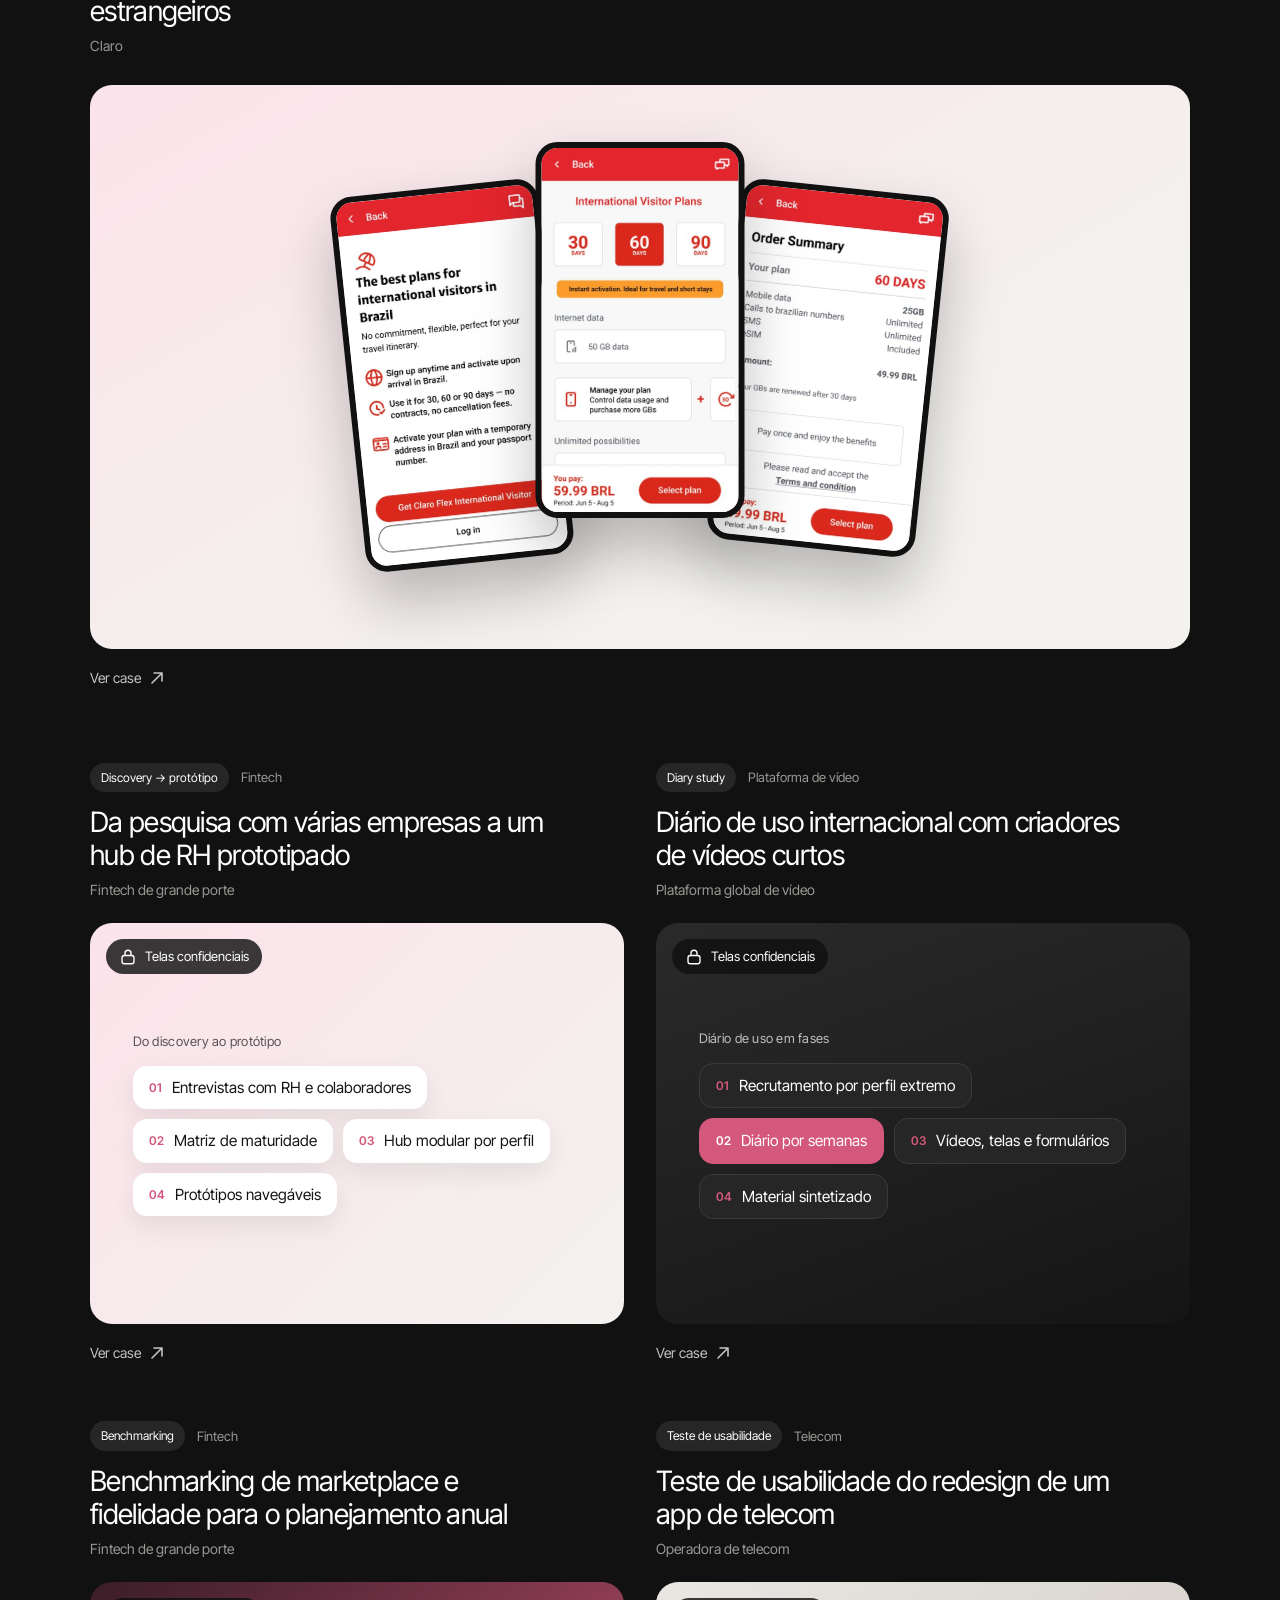
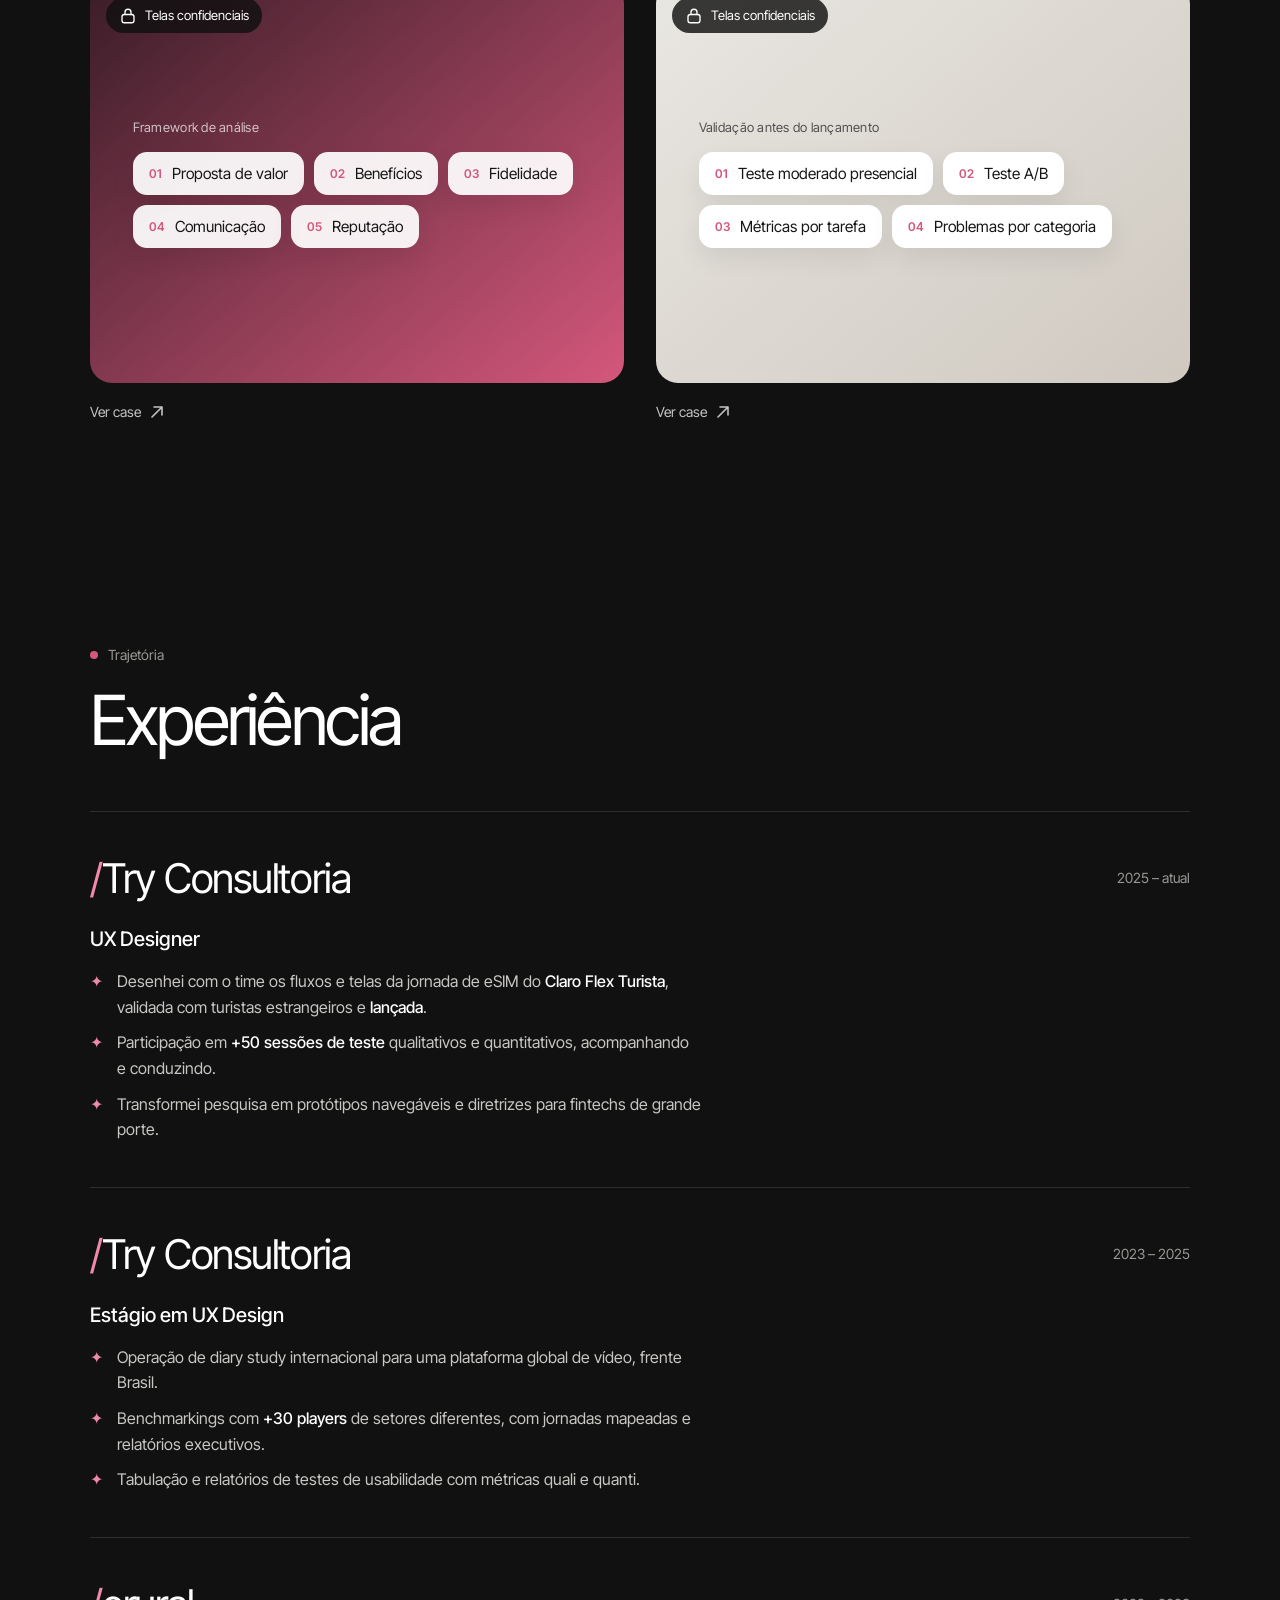
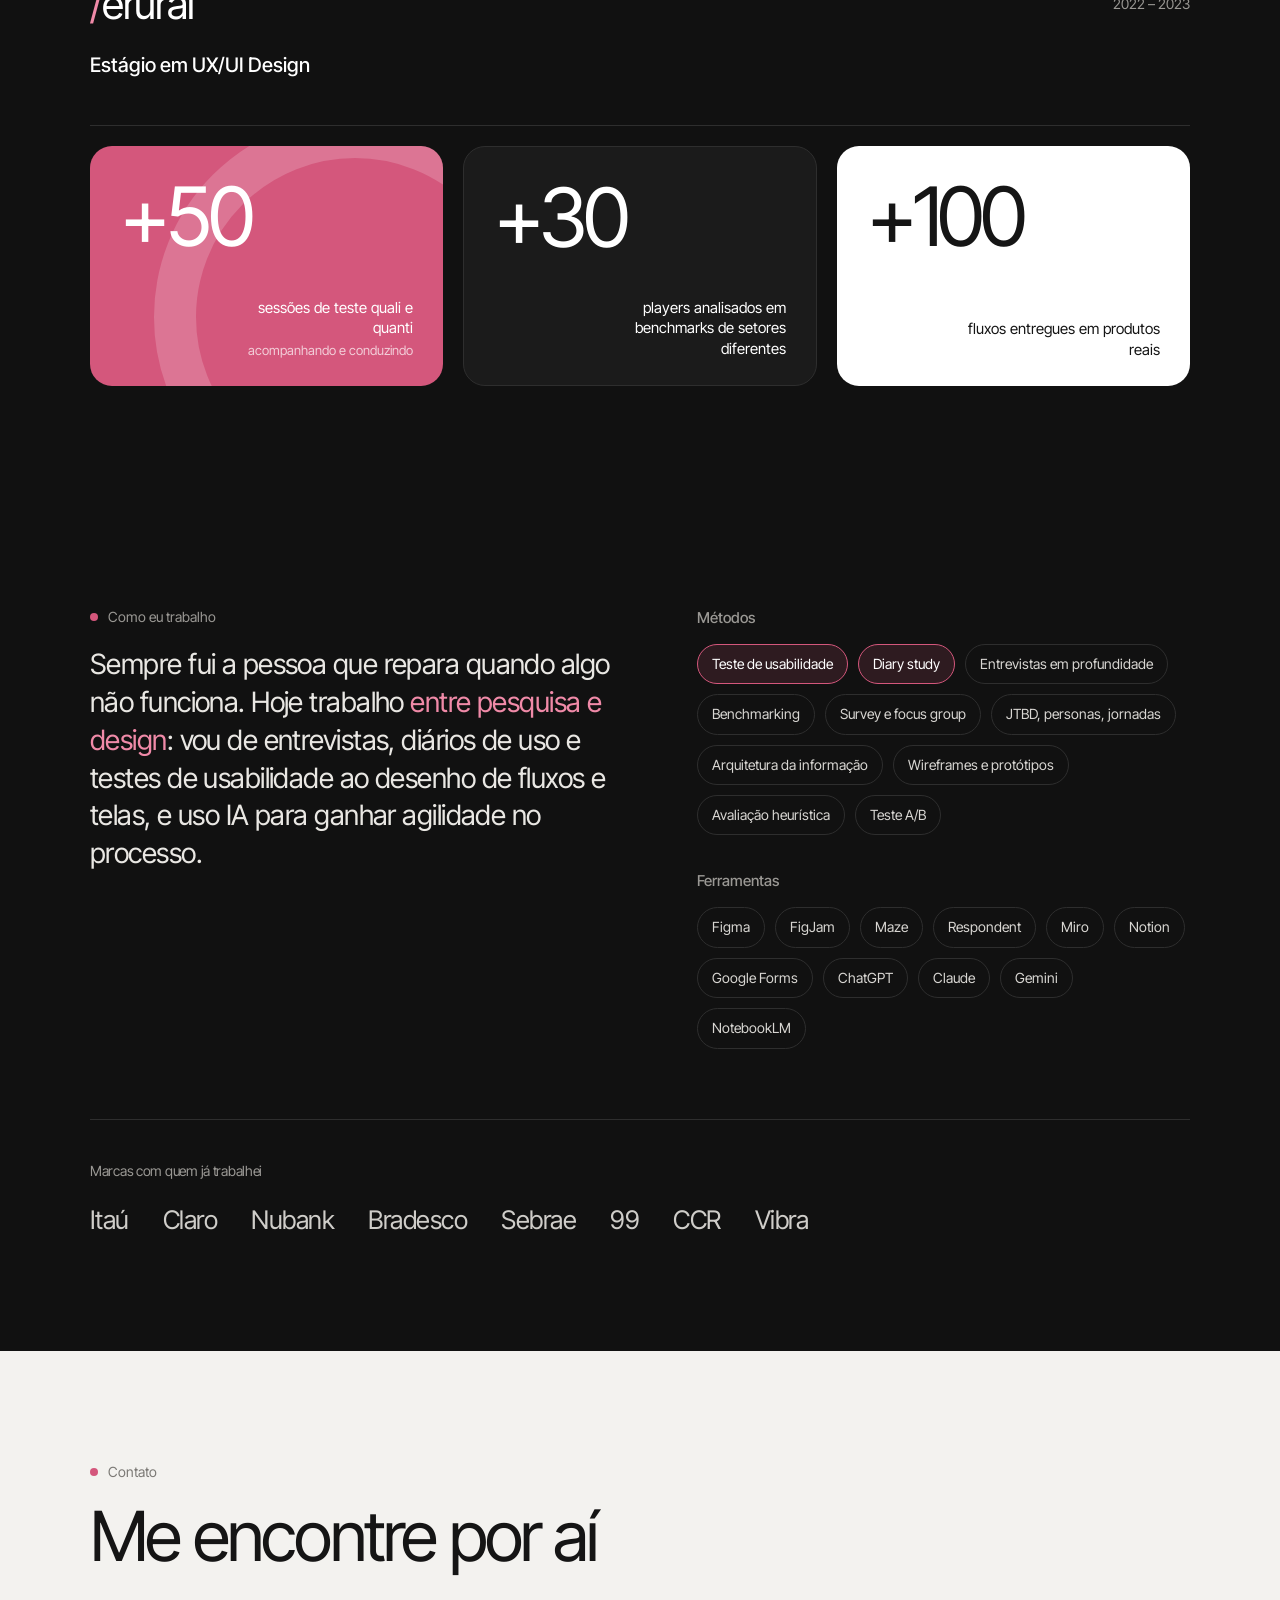
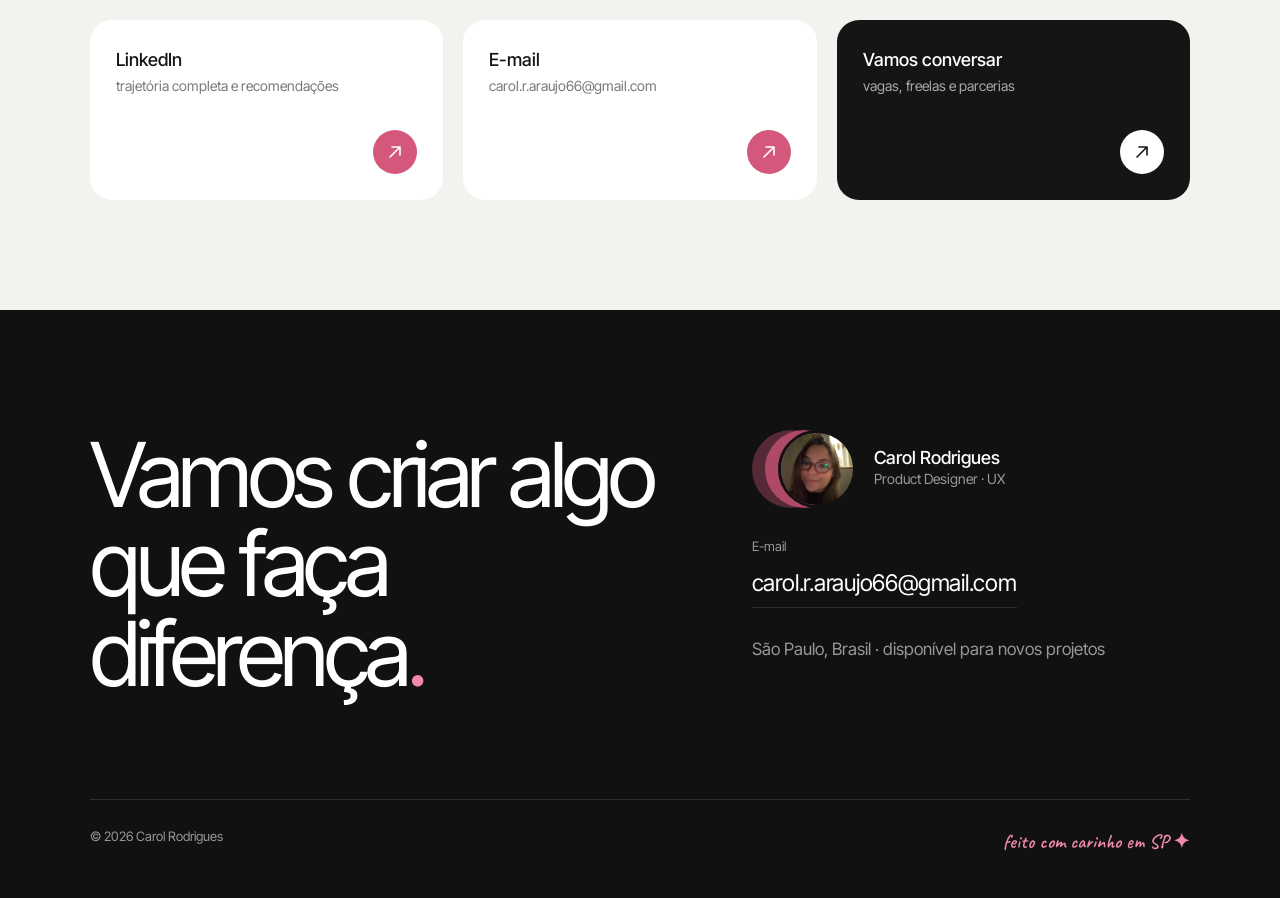
==== commit cf40aa7f: "Aviso de confidencialidade nos cases sem telas Co-Authored-By: Claude Opus 5.5 <noreply@anthropic.co" ====
--- a/index.html
+++ b/index.html
@@ -67,28 +67,28 @@
       <div class="case-meta"><span class="tag">Discovery → protótipo</span><span>Fintech</span></div>
       <h3 class="case-title">Da pesquisa com várias empresas a um hub de RH prototipado</h3>
       <div class="case-client">Fintech de grande porte</div>
-      <div class="case-visual"><div class="vis vis-c"><div class="flow"><div class="flow-lbl">Do discovery ao protótipo</div><ol><li><span class="fn">01</span>Entrevistas com RH e colaboradores</li><li><span class="fn">02</span>Matriz de maturidade</li><li><span class="fn">03</span>Hub modular por perfil</li><li><span class="fn">04</span>Protótipos navegáveis</li></ol></div></div></div>
+      <div class="case-visual"><span class="priv-badge"><svg width="18" height="18" viewBox="0 0 24 24" fill="none" aria-hidden="true"><rect x="4" y="10" width="16" height="11" rx="3" stroke="currentColor" stroke-width="1.8"/><path d="M8 10V7a4 4 0 0 1 8 0v3" stroke="currentColor" stroke-width="1.8" stroke-linecap="round"/></svg> Telas confidenciais</span><div class="vis vis-c"><div class="flow"><div class="flow-lbl">Do discovery ao protótipo</div><ol><li><span class="fn">01</span>Entrevistas com RH e colaboradores</li><li><span class="fn">02</span>Matriz de maturidade</li><li><span class="fn">03</span>Hub modular por perfil</li><li><span class="fn">04</span>Protótipos navegáveis</li></ol></div></div></div>
       <span class="case-arrow">Ver case <svg width="16" height="16" viewBox="0 0 16 16" fill="none" aria-hidden="true"><path d="M3 13L13 3M13 3H5M13 3v8" stroke="currentColor" stroke-width="1.6" stroke-linecap="round" stroke-linejoin="round"/></svg></span>
     </a>
         <a class="case reveal" href="cases/criadores.html">
       <div class="case-meta"><span class="tag">Diary study</span><span>Plataforma de vídeo</span></div>
       <h3 class="case-title">Diário de uso internacional com criadores de vídeos curtos</h3>
       <div class="case-client">Plataforma global de vídeo</div>
-      <div class="case-visual"><div class="vis vis-b"><div class="flow"><div class="flow-lbl">Diário de uso em fases</div><ol><li><span class="fn">01</span>Recrutamento por perfil extremo</li><li><span class="fn">02</span>Diário por semanas</li><li><span class="fn">03</span>Vídeos, telas e formulários</li><li><span class="fn">04</span>Material sintetizado</li></ol></div></div></div>
+      <div class="case-visual"><span class="priv-badge"><svg width="18" height="18" viewBox="0 0 24 24" fill="none" aria-hidden="true"><rect x="4" y="10" width="16" height="11" rx="3" stroke="currentColor" stroke-width="1.8"/><path d="M8 10V7a4 4 0 0 1 8 0v3" stroke="currentColor" stroke-width="1.8" stroke-linecap="round"/></svg> Telas confidenciais</span><div class="vis vis-b"><div class="flow"><div class="flow-lbl">Diário de uso em fases</div><ol><li><span class="fn">01</span>Recrutamento por perfil extremo</li><li><span class="fn">02</span>Diário por semanas</li><li><span class="fn">03</span>Vídeos, telas e formulários</li><li><span class="fn">04</span>Material sintetizado</li></ol></div></div></div>
       <span class="case-arrow">Ver case <svg width="16" height="16" viewBox="0 0 16 16" fill="none" aria-hidden="true"><path d="M3 13L13 3M13 3H5M13 3v8" stroke="currentColor" stroke-width="1.6" stroke-linecap="round" stroke-linejoin="round"/></svg></span>
     </a>
         <a class="case reveal" href="cases/marketplace.html">
       <div class="case-meta"><span class="tag">Benchmarking</span><span>Fintech</span></div>
       <h3 class="case-title">Benchmarking de marketplace e fidelidade para o planejamento anual</h3>
       <div class="case-client">Fintech de grande porte</div>
-      <div class="case-visual"><div class="vis vis-d"><div class="flow"><div class="flow-lbl">Framework de análise</div><ol><li><span class="fn">01</span>Proposta de valor</li><li><span class="fn">02</span>Benefícios</li><li><span class="fn">03</span>Fidelidade</li><li><span class="fn">04</span>Comunicação</li><li><span class="fn">05</span>Reputação</li></ol></div></div></div>
+      <div class="case-visual"><span class="priv-badge"><svg width="18" height="18" viewBox="0 0 24 24" fill="none" aria-hidden="true"><rect x="4" y="10" width="16" height="11" rx="3" stroke="currentColor" stroke-width="1.8"/><path d="M8 10V7a4 4 0 0 1 8 0v3" stroke="currentColor" stroke-width="1.8" stroke-linecap="round"/></svg> Telas confidenciais</span><div class="vis vis-d"><div class="flow"><div class="flow-lbl">Framework de análise</div><ol><li><span class="fn">01</span>Proposta de valor</li><li><span class="fn">02</span>Benefícios</li><li><span class="fn">03</span>Fidelidade</li><li><span class="fn">04</span>Comunicação</li><li><span class="fn">05</span>Reputação</li></ol></div></div></div>
       <span class="case-arrow">Ver case <svg width="16" height="16" viewBox="0 0 16 16" fill="none" aria-hidden="true"><path d="M3 13L13 3M13 3H5M13 3v8" stroke="currentColor" stroke-width="1.6" stroke-linecap="round" stroke-linejoin="round"/></svg></span>
     </a>
         <a class="case reveal" href="cases/telecom.html">
       <div class="case-meta"><span class="tag">Teste de usabilidade</span><span>Telecom</span></div>
       <h3 class="case-title">Teste de usabilidade do redesign de um app de telecom</h3>
       <div class="case-client">Operadora de telecom</div>
-      <div class="case-visual"><div class="vis vis-e"><div class="flow"><div class="flow-lbl">Validação antes do lançamento</div><ol><li><span class="fn">01</span>Teste moderado presencial</li><li><span class="fn">02</span>Teste A/B</li><li><span class="fn">03</span>Métricas por tarefa</li><li><span class="fn">04</span>Problemas por categoria</li></ol></div></div></div>
+      <div class="case-visual"><span class="priv-badge"><svg width="18" height="18" viewBox="0 0 24 24" fill="none" aria-hidden="true"><rect x="4" y="10" width="16" height="11" rx="3" stroke="currentColor" stroke-width="1.8"/><path d="M8 10V7a4 4 0 0 1 8 0v3" stroke="currentColor" stroke-width="1.8" stroke-linecap="round"/></svg> Telas confidenciais</span><div class="vis vis-e"><div class="flow"><div class="flow-lbl">Validação antes do lançamento</div><ol><li><span class="fn">01</span>Teste moderado presencial</li><li><span class="fn">02</span>Teste A/B</li><li><span class="fn">03</span>Métricas por tarefa</li><li><span class="fn">04</span>Problemas por categoria</li></ol></div></div></div>
       <span class="case-arrow">Ver case <svg width="16" height="16" viewBox="0 0 16 16" fill="none" aria-hidden="true"><path d="M3 13L13 3M13 3H5M13 3v8" stroke="currentColor" stroke-width="1.6" stroke-linecap="round" stroke-linejoin="round"/></svg></span>
     </a>
       </div>
--- a/assets/style.css
+++ b/assets/style.css
@@ -316,3 +316,10 @@
   .shots figure{width:62vw}
   .shot{width:34%;border-width:4px;border-radius:16px}
 }
+
+/* aviso de confidencialidade */
+.priv-badge{position:absolute;z-index:3;top:16px;left:16px;display:inline-flex;align-items:center;gap:8px;background:rgba(17,17,17,.82);color:#fff;font-size:13px;padding:7px 13px;border-radius:999px;backdrop-filter:blur(6px)}
+.priv{display:flex;gap:16px;align-items:flex-start;margin-top:20px;padding:22px 26px;border-radius:var(--radius);background:var(--accent-soft);border:1px solid #f3c6d4;color:var(--ink)}
+.priv svg{flex:none;color:var(--accent);margin-top:2px;width:22px;height:22px}
+.priv strong{display:block;font-weight:600;font-size:16px;margin-bottom:4px}
+.priv p{color:var(--ink-2);font-size:15.5px;line-height:1.5;max-width:70ch}
